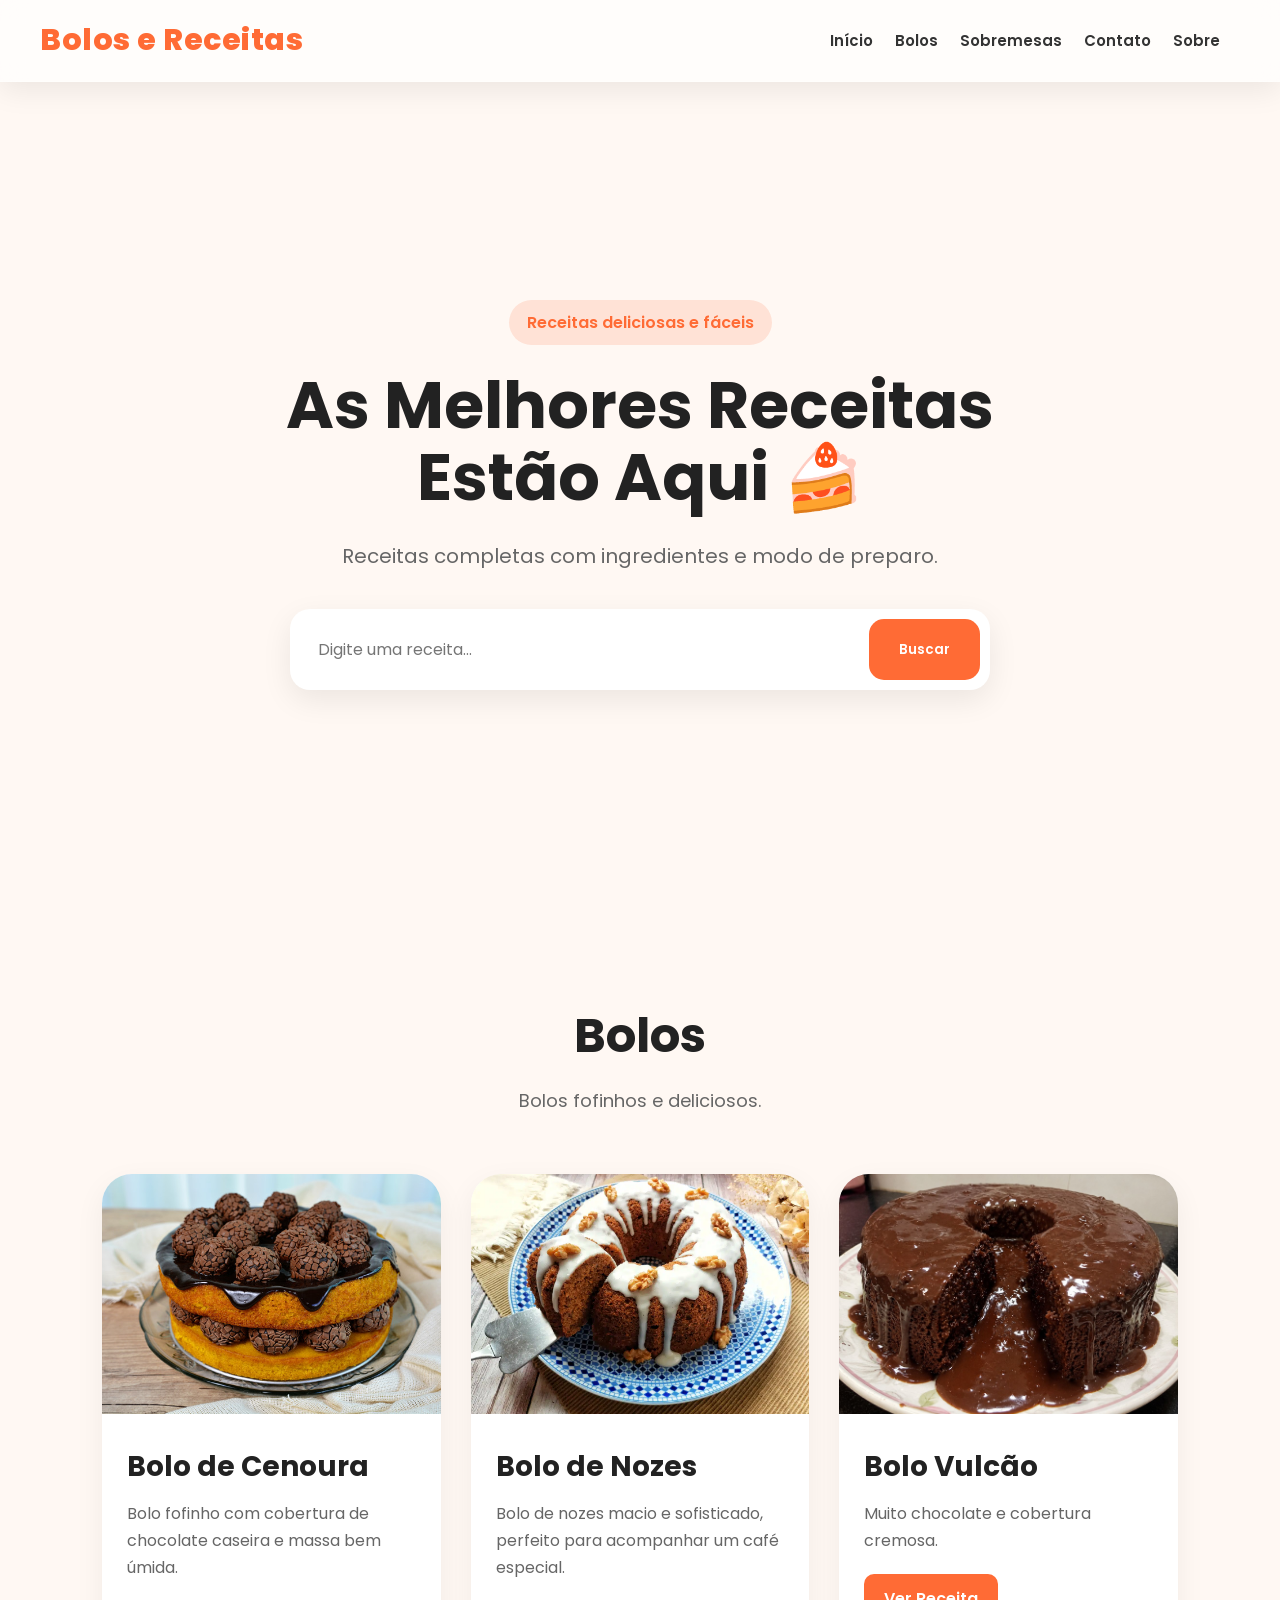
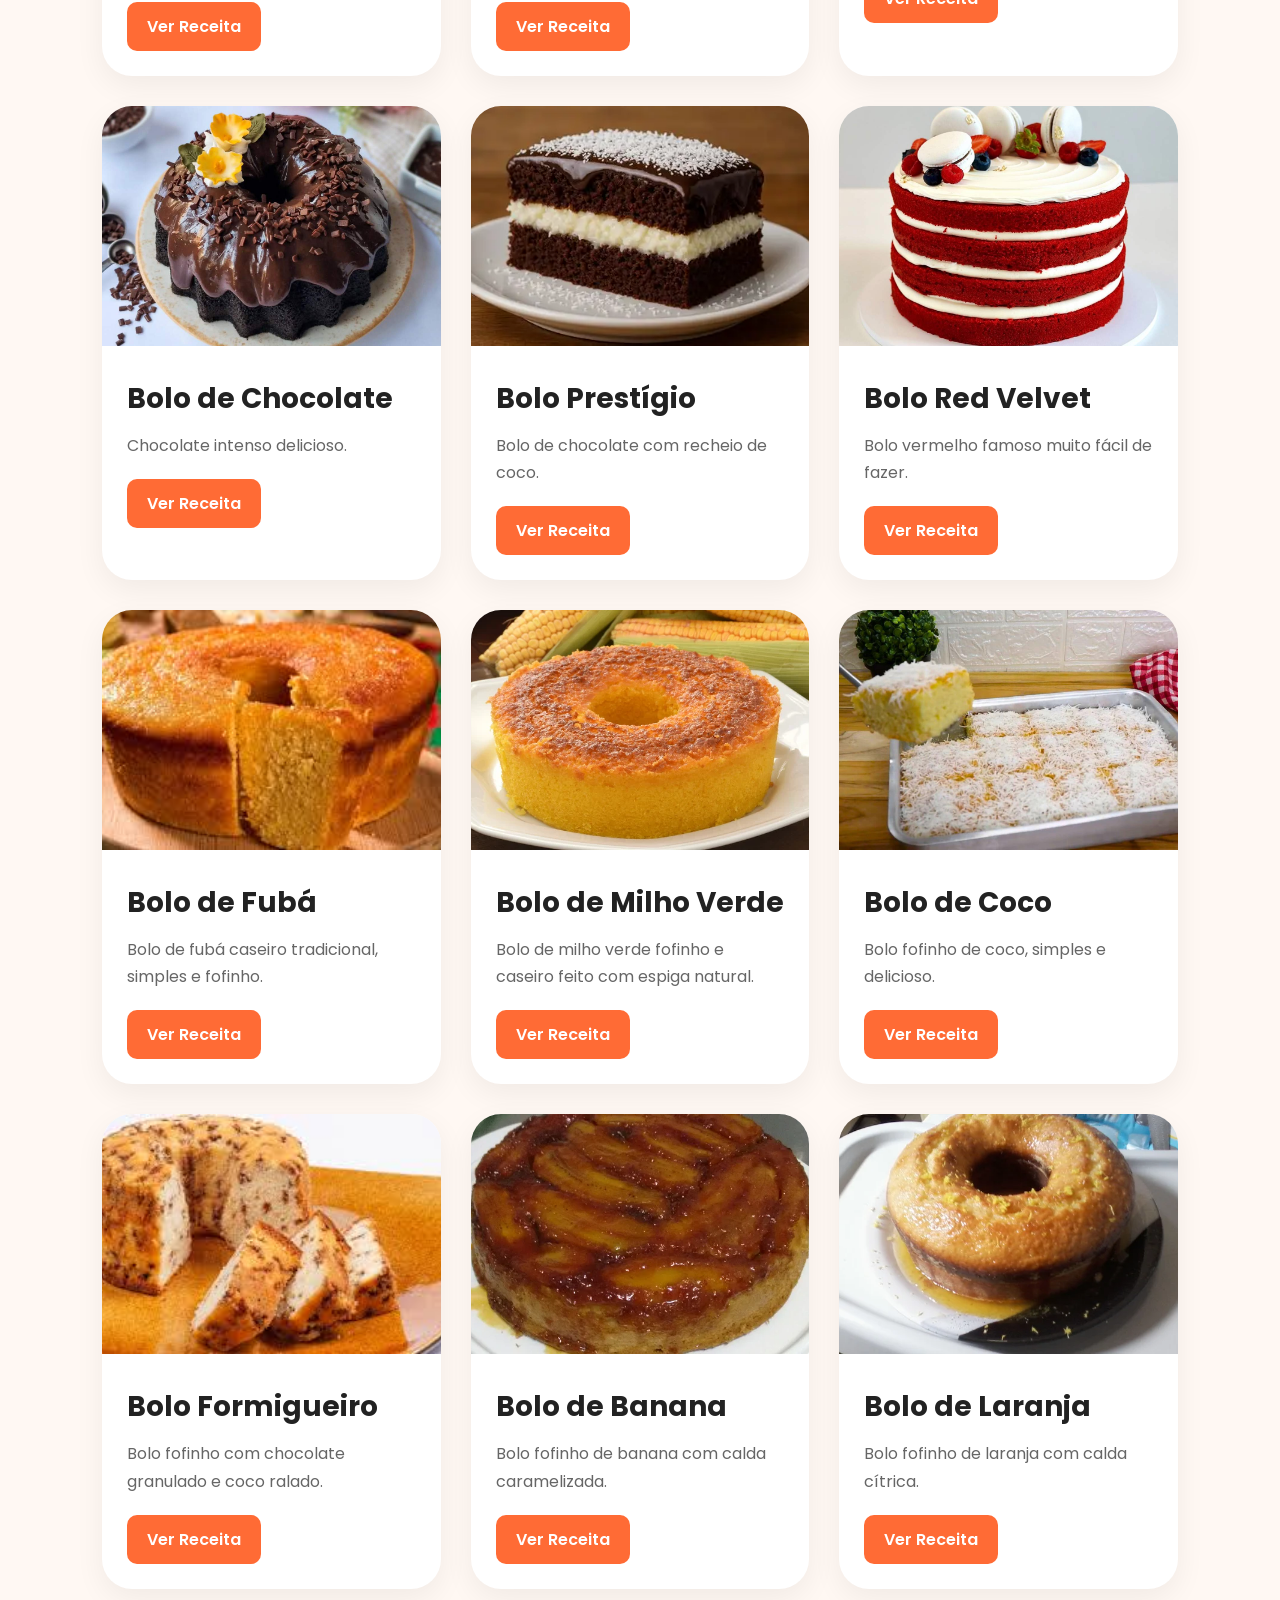
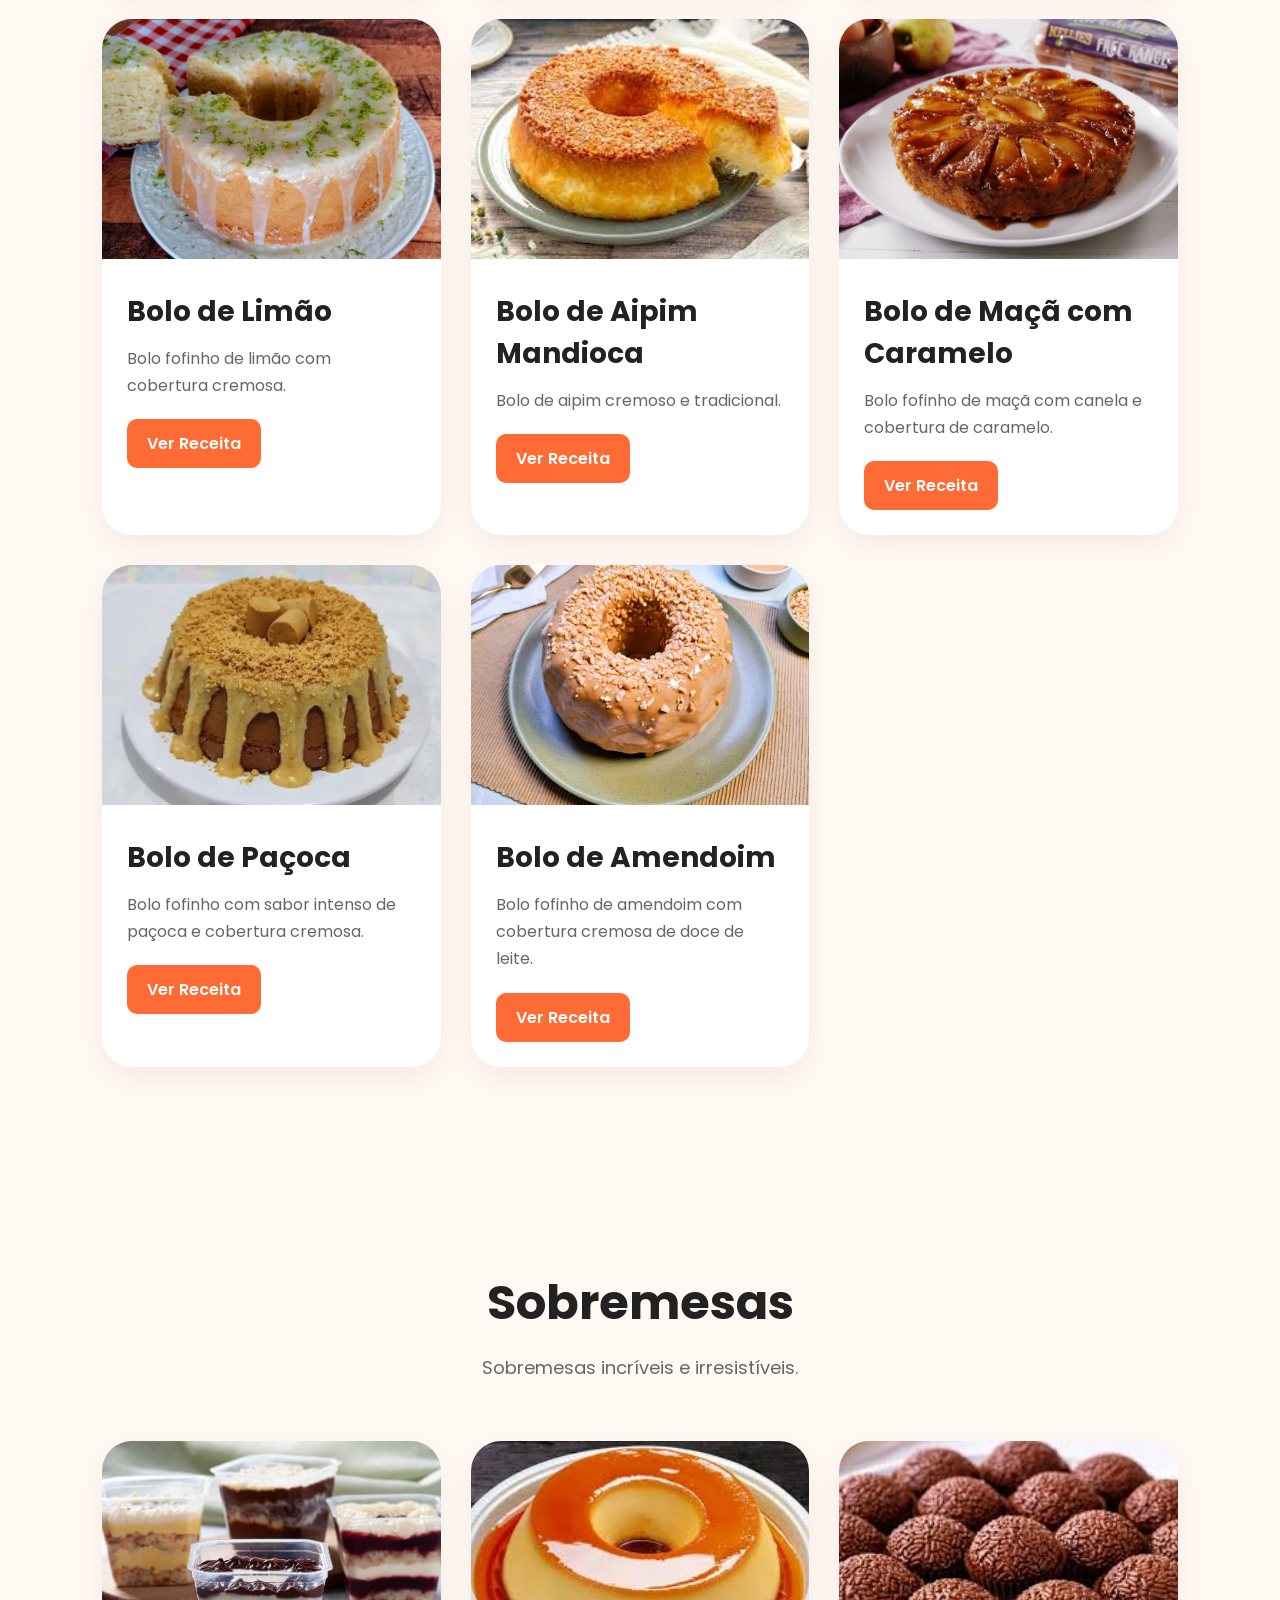
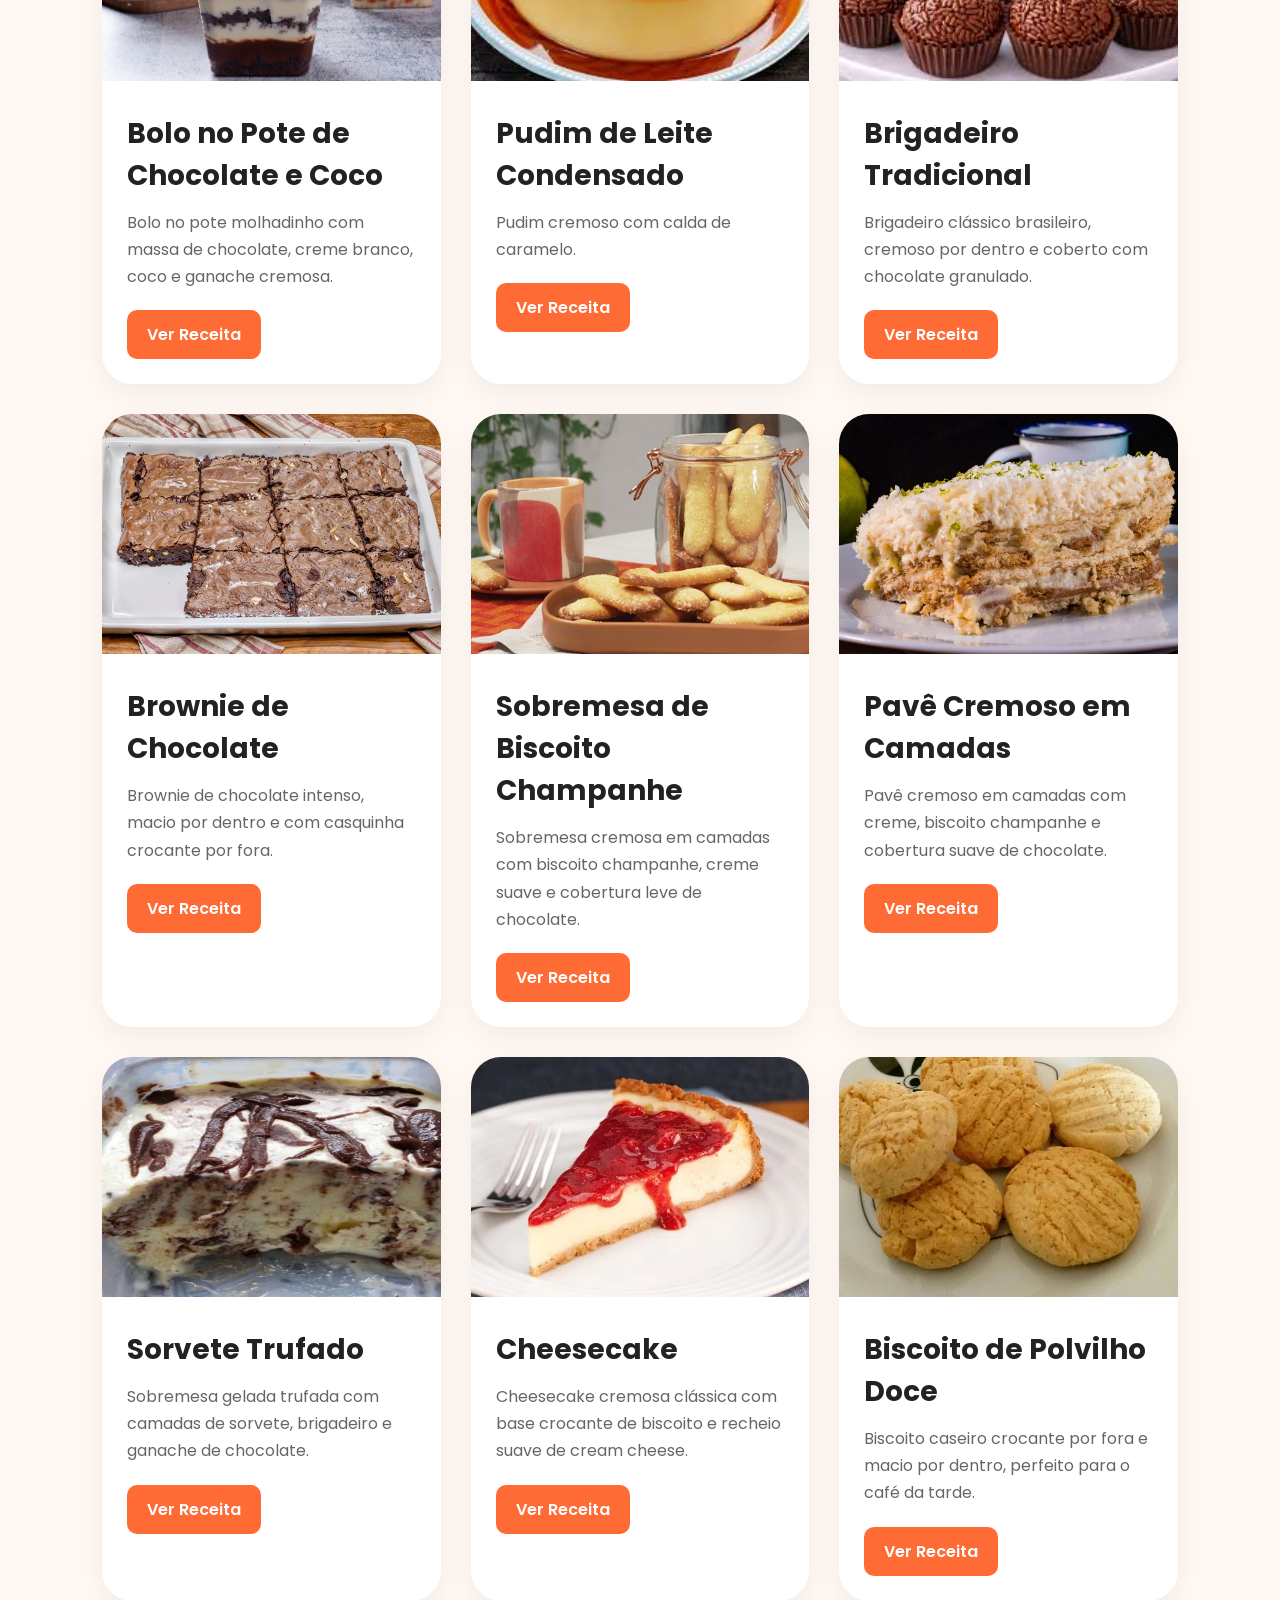
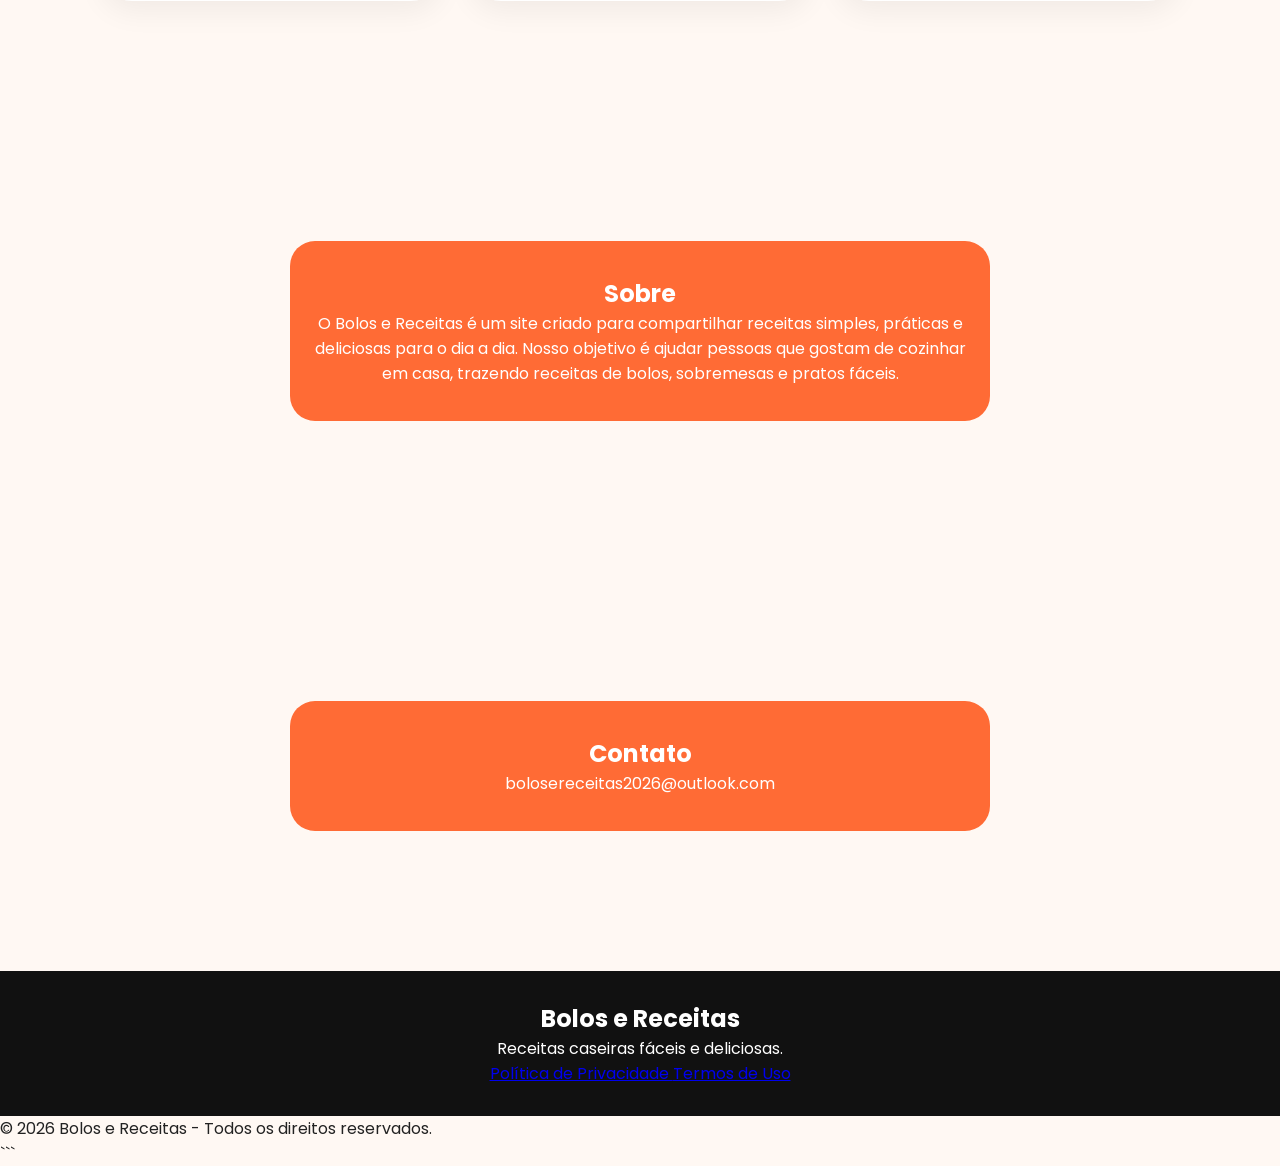
==== index.html @ 82ab8917 "Update index.html" ====
<!DOCTYPE html>
<html lang="pt-BR">

<head>
<meta charset="UTF-8">
<meta name="viewport" content="width=device-width, initial-scale=1.0">

<title>Bolos e Receitas</title>

<meta name="description" content="Receitas fáceis de bolos, sobremesas e comidas caseiras. Aprenda a cozinhar com passos simples.">
<meta name="robots" content="index, follow">

<link rel="preconnect" href="https://fonts.googleapis.com">

<link href="https://fonts.googleapis.com/css2?family=Poppins:wght@300;400;500;600;700;800&display=swap" rel="stylesheet">

<link rel="stylesheet" href="./style.css">

<script async
src="https://pagead2.googlesyndication.com/pagead/js/adsbygoogle.js?client=ca-pub-3075990199340465"
crossorigin="anonymous"></script>

<meta name="google-adsense-account" content="ca-pub-3075990199340465">

<link rel="icon" type="image/png" sizes="512x512" href="./android-chrome-512x512.png">
<link rel="icon" type="image/png" sizes="32x32" href="./favicon-32x32.png">
<link rel="icon" type="image/png" sizes="16x16" href="./favicon-16x16.png">
<link rel="icon" href="./favicon.ico" type="image/x-icon">
<link rel="apple-touch-icon" href="./apple-touch-icon.png">

<meta name="theme-color" content="#ffffff">

</head>

<body>

<header>

<div class="logo">
Bolos e Receitas
</div>

<nav>
<a href="#inicio">Início</a>
<a href="#bolos">Bolos</a>
<a href="#sobremesas">Sobremesas</a>
<a href="#contato">Contato</a>
<a href="#sobre">Sobre</a>
</nav>

</header>

<!-- MAIN -->
<main>

<!-- HERO -->

<section class="hero" id="inicio">

<div class="hero-text">

<div class="tag">
Receitas deliciosas e fáceis
</div>

<h1>
As Melhores Receitas Estão Aqui 🍰
</h1>

<p>
Receitas completas com ingredientes e modo de preparo.
</p>

<div class="search-box">

<input type="text"
id="searchInput"
placeholder="Digite uma receita...">

<button id="searchBtn">
Buscar
</button>

</div>

</div>

</section>

<!-- BOLOS -->

<section class="section" id="bolos">

<div class="title">

<h2>
Bolos
</h2>

<p>
Bolos fofinhos e deliciosos.
</p>

</div>

<div class="recipes" id="bolosContainer"></div>

</section>

<!-- SOBREMESAS -->

<section class="section" id="sobremesas">

<div class="title">

<h2>
Sobremesas
</h2>

<p>
Sobremesas incríveis e irresistíveis.
</p>

</div>

<div class="recipes" id="sobremesasContainer"></div>

</section>

<!-- SOBRE -->

<section class="section" id="sobre">

<div class="newsletter">

<h2>Sobre</h2>

<p>
O Bolos e Receitas é um site criado para compartilhar receitas simples,
práticas e deliciosas para o dia a dia.

Nosso objetivo é ajudar pessoas que gostam de cozinhar em casa,
trazendo receitas de bolos, sobremesas e pratos fáceis.
</p>

</div>

</section>

<!-- CONTATO -->

<section class="section" id="contato">

<div class="newsletter">

<h2>
Contato
</h2>

<p>
bolosereceitas2026@outlook.com
</p>

</div>

</section>

</main>

<!-- FOOTER -->

<footer>

<h2>
Bolos e Receitas
</h2>

<p>
Receitas caseiras fáceis e deliciosas.
</p>

<a href="politica.html">
Política de Privacidade
</a>

<a href="termos.html">
Termos de Uso
</a>

</footer>

<!-- COPYRIGHT -->

<div class="copyright">
© 2026 Bolos e Receitas - Todos os direitos reservados.
</div>

<script>

let receitas = [];

const bolosContainer = document.getElementById("bolosContainer");
const sobremesasContainer = document.getElementById("sobremesasContainer");

const searchInput = document.getElementById("searchInput");
const searchBtn = document.getElementById("searchBtn");

/* =========================
   SALVAR POSIÇÃO DOS CARDS
========================= */

function salvarScroll() {
  localStorage.setItem("scrollPos", window.scrollY);
}

/* =========================
   MENU SCROLL
========================= */

let lastScrollTop = 0;

window.addEventListener("scroll", () => {

  const header = document.querySelector("header");

  if (!header) return;

  const scrollTop =
    window.pageYOffset ||
    document.documentElement.scrollTop;

  if (scrollTop > lastScrollTop && scrollTop > 80) {
    header.classList.add("hide");
  } else {
    header.classList.remove("hide");
  }

  lastScrollTop = scrollTop <= 0 ? 0 : scrollTop;

});

/* =========================
   FETCH JSON
========================= */

fetch("./receitas.json")
  .then(res => res.json())
  .then(data => {
    receitas = data;
    render();
  });

/* =========================
   RENDER
========================= */

function render() {

  bolosContainer.innerHTML = "";
  sobremesasContainer.innerHTML = "";

  receitas.forEach((item) => {

    const card = `
      <div class="recipe-card"
           data-name="${item.nome.toLowerCase()}">

        <img src="${item.imagem}"
             alt="${item.nome}">

        <div class="recipe-info">

          <h3>${item.nome}</h3>

          <p>${item.descricao}</p>

          <a href="receita.html?id=${item.id}"
             class="btn-receita"
             onclick="salvarScroll()">

            Ver Receita

          </a>

        </div>

      </div>
    `;

    if (item.categoria === "bolos") {
      bolosContainer.innerHTML += card;
    } else {
      sobremesasContainer.innerHTML += card;
    }

  });
}

/* =========================
   BUSCA
========================= */

function searchRecipe() {

  const value = searchInput.value.toLowerCase();

  const cards =
    document.querySelectorAll(".recipe-card");

  let found = false;

  cards.forEach(card => {

    const recipeName = card.dataset.name;

    if (recipeName.includes(value)) {

      card.scrollIntoView({
        behavior: "smooth",
        block: "center"
      });

      card.style.border = "3px solid #ff6b35";

      found = true;

      setTimeout(() => {
        card.style.border = "none";
      }, 2000);

    }

  });

  if (!found && value !== "") {
    alert("Receita não encontrada!");
  }
}

searchBtn.addEventListener("click", searchRecipe);

searchInput.addEventListener("keyup", (e) => {

  if (e.key === "Enter") {
    searchRecipe();
  }

});

/* =========================
   RESTAURAR POSIÇÃO
========================= */

if ('scrollRestoration' in history) {
  history.scrollRestoration = 'manual';
}

function restaurarScroll() {

  const pos =
    localStorage.getItem("scrollPos");

  if (pos !== null) {

    window.scrollTo(0, parseInt(pos));

    localStorage.removeItem("scrollPos");

  }
}

window.addEventListener(
  "pageshow",
  restaurarScroll
);

</script>

</body>
</html>
```
---- style.css ----
*{
  margin:0;
  padding:0;
  box-sizing:border-box;
  font-family:'Poppins',sans-serif;
}

html{
  scroll-behavior:smooth;
}

body{
  background:#fff8f3;
  color:#222;
  overflow-x:hidden;
  padding-top: 90px;
}

/* =========================
   HEADER NETFLIX (FINAL)
========================= */
header {
  width: 100%;
  padding: 18px 40px; /* 👈 aqui é o segredo */
  position: fixed;
  top: 0;
  left: 0;
  z-index: 1000;

  display: flex;
  justify-content: space-between;
  align-items: center;

  background: rgba(255, 255, 255, 0.65);
  backdrop-filter: blur(12px);
  -webkit-backdrop-filter: blur(12px);

  border-bottom: 1px solid rgba(255, 255, 255, 0.3);
  box-shadow: 0 8px 30px rgba(0, 0, 0, 0.08);

  transition: transform 0.35s ease, opacity 0.35s ease;
}


header {
  padding-right: 60px; /* dá espaço da direita */
}

nav {
  gap: 30px;
}



/* ESCONDE DE VERDADE */
header.hide {
  transform: translateY(-120%);
  opacity: 0;
  pointer-events: none;
}

/* logo */
.logo {
  font-size: 30px;
  font-weight: 800;
  color: #ff6b35;
  letter-spacing: 0.5px;
}

/* menu */
nav {
  display: flex;
  gap: 22px;
  flex-wrap: wrap;
}

/* links */
nav a {
  text-decoration: none;
  font-weight: 600;
  font-size: 15px;
  color: #333;
  position: relative;
  transition: 0.3s;
}

/* underline animado */
nav a::after {
  content: "";
  position: absolute;
  left: 0;
  bottom: -5px;
  width: 0%;
  height: 2px;
  background: #ff6b35;
  transition: 0.3s;
}

nav a:hover {
  color: #ff6b35;
}

nav a:hover::after {
  width: 100%;
}

/* =========================
   HERO
========================= */

.hero{
  min-height:90vh;
  display:flex;
  justify-content:center;
  align-items:center;
  text-align:center;
  padding:80px 8%;
}

.hero-text{
  max-width:900px;
}

.tag{
  display:inline-block;
  background:#ffe2d6;
  color:#ff6b35;
  padding:10px 18px;
  border-radius:999px;
  font-weight:600;
  margin-bottom:25px;
}

.hero-text h1{
  font-size:65px;
  line-height:1.1;
  margin-bottom:25px;
}

.hero-text p{
  font-size:20px;
  color:#666;
  line-height:1.8;
  margin-bottom:35px;
}

/* =========================
   BUSCA
========================= */

.search-box{
  display:flex;
  background:#fff;
  padding:10px;
  border-radius:20px;
  box-shadow:0 10px 30px rgba(0,0,0,0.08);
  max-width:700px;
  margin:auto;
}

.search-box input{
  flex:1;
  border:none;
  outline:none;
  padding:18px;
  font-size:16px;
}

.search-box button{
  border:none;
  background:#ff6b35;
  color:#fff;
  padding:18px 30px;
  border-radius:15px;
  cursor:pointer;
  font-weight:600;
}

.search-box button:hover{
  background:#e95d2c;
}

/* =========================
   SECTION
========================= */

.section{
  padding:100px 8%;
}

.title{
  text-align:center;
  margin-bottom:60px;
}

.title h2{
  font-size:48px;
  margin-bottom:15px;
}

.title p{
  color:#666;
  font-size:18px;
}

/* =========================
   CARDS
========================= */

.recipes{
  display:grid;
  grid-template-columns:repeat(auto-fit,minmax(280px,1fr));
  gap:30px;
}

.recipe-card{
  background:#fff;
  border-radius:30px;
  overflow:hidden;
  box-shadow:0 10px 30px rgba(0,0,0,0.06);
  transition:.3s;
}

.recipe-card:hover{
  transform:translateY(-10px);
}

.recipe-card img{
  width:100%;
  height:240px;
  object-fit:cover;
}

.recipe-info{
  padding:25px;
}

.recipe-info h3{
  font-size:28px;
  margin-bottom:12px;
}

.recipe-info p{
  color:#666;
  line-height:1.7;
  margin-bottom:20px;
}

.recipe-info button{
  width:100%;
  padding:15px;
  border:none;
  background:#ff6b35;
  color:#fff;
  border-radius:15px;
  cursor:pointer;
  font-weight:600;
}

/* =========================
   MODAL
========================= */

.recipe-modal{
  display:none;
  position:fixed;
  top:0;
  left:0;
  width:100%;
  height:100%;
  background:rgba(0,0,0,0.7);
  z-index:9999;
  justify-content:center;
  align-items:center;
  padding:20px;
}

.modal-content{
  background:#fff;
  width:100%;
  max-width:750px;
  border-radius:30px;
  padding:40px;
  position:relative;
  max-height:90vh;
  overflow-y:auto;
}

.close{
  position:absolute;
  top:20px;
  right:25px;
  font-size:35px;
  cursor:pointer;
}

/* =========================
   CONTATO
========================= */

.newsletter{
  background:#ff6b35;
  color:#fff;
  border-radius:25px;
  padding:35px 20px;
  text-align:center;
  max-width:700px;
  margin:40px auto;
}

/* =========================
   FOOTER
========================= */

footer{
  background:#111;
  color:#fff;
  text-align:center;
  padding:30px 20px;
}

/* =========================
   RESPONSIVO
========================= */

@media(max-width:900px){

  body{
    padding-top: 110px;
  }

  header{
    flex-direction:column;
    gap:15px;
  }

  nav{
    justify-content:center;
  }

  .hero-text h1{
    font-size:42px;
  }

  .search-box{
    flex-direction:column;
  }

  .title h2{
    font-size:35px;
  }

  .modal-content{
    padding:25px;
  }
}



::-webkit-scrollbar {
  width: 8px;
}

::-webkit-scrollbar-track {
  background: #f1f1f1;
}

::-webkit-scrollbar-thumb {
  background: #ff6b35;
  border-radius: 10px;
}

::-webkit-scrollbar-thumb:hover {
  background: #e85a2a;
}


.btn-receita {
  display: inline-block;
  padding: 12px 20px;
  background: #ff6b35;
  color: white;
  text-decoration: none;
  border-radius: 10px;
  font-weight: 600;
  transition: 0.3s;
}

.btn-receita:hover {
  opacity: 0.9;
  transform: scale(1.03);
}

.recipe-page {
  max-width: 900px;
  margin: auto;
  background: white;
  padding: 30px;
  border-radius: 20px;
}

.recipe-image {
  width: 100%;
  max-height: 450px;
  object-fit: cover;
  border-radius: 20px;
  margin-bottom: 20px;
}

.recipe-content {
  margin-top: 20px;
  line-height: 1.8;
}

.recipe-content ul,
.recipe-content ol {
  padding-left: 20px;
}

.recipe-content h2,
.recipe-content h3 {
  margin-top: 20px;
}

html {
  scroll-behavior: smooth;
}
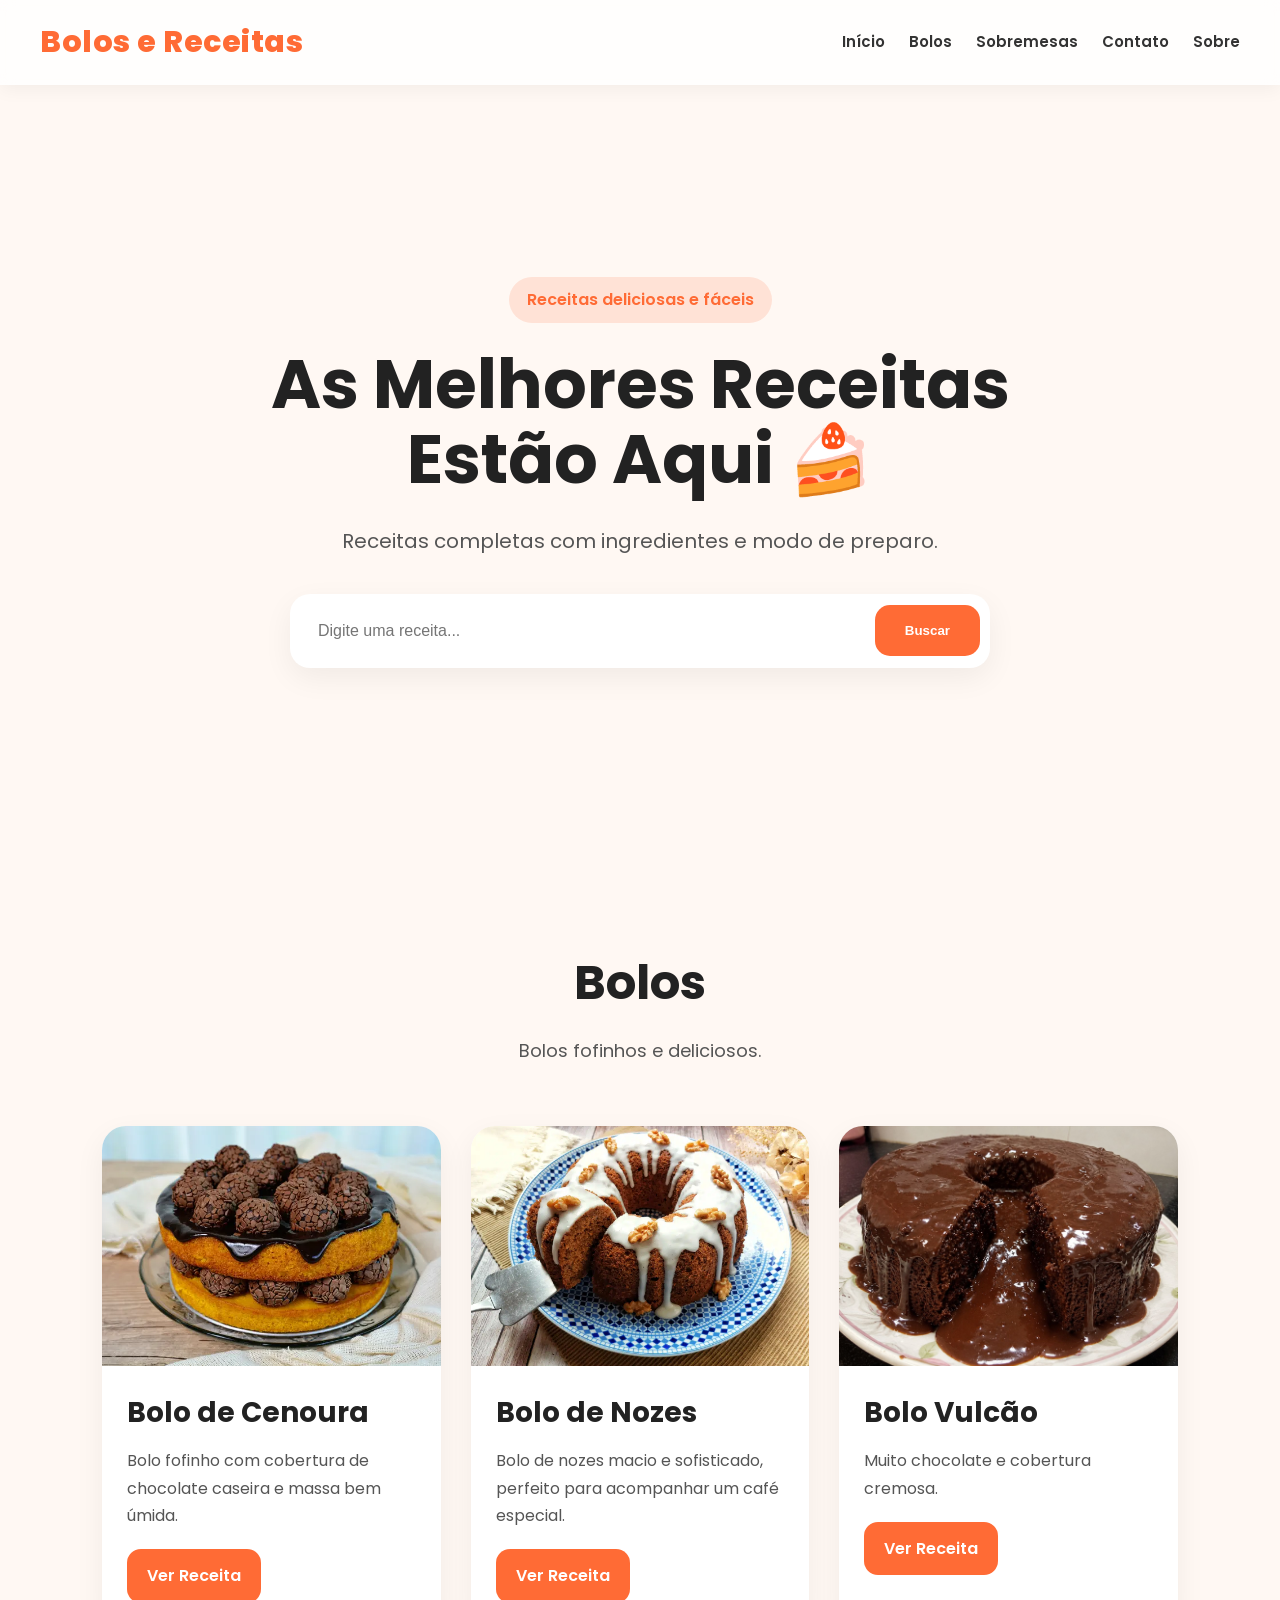
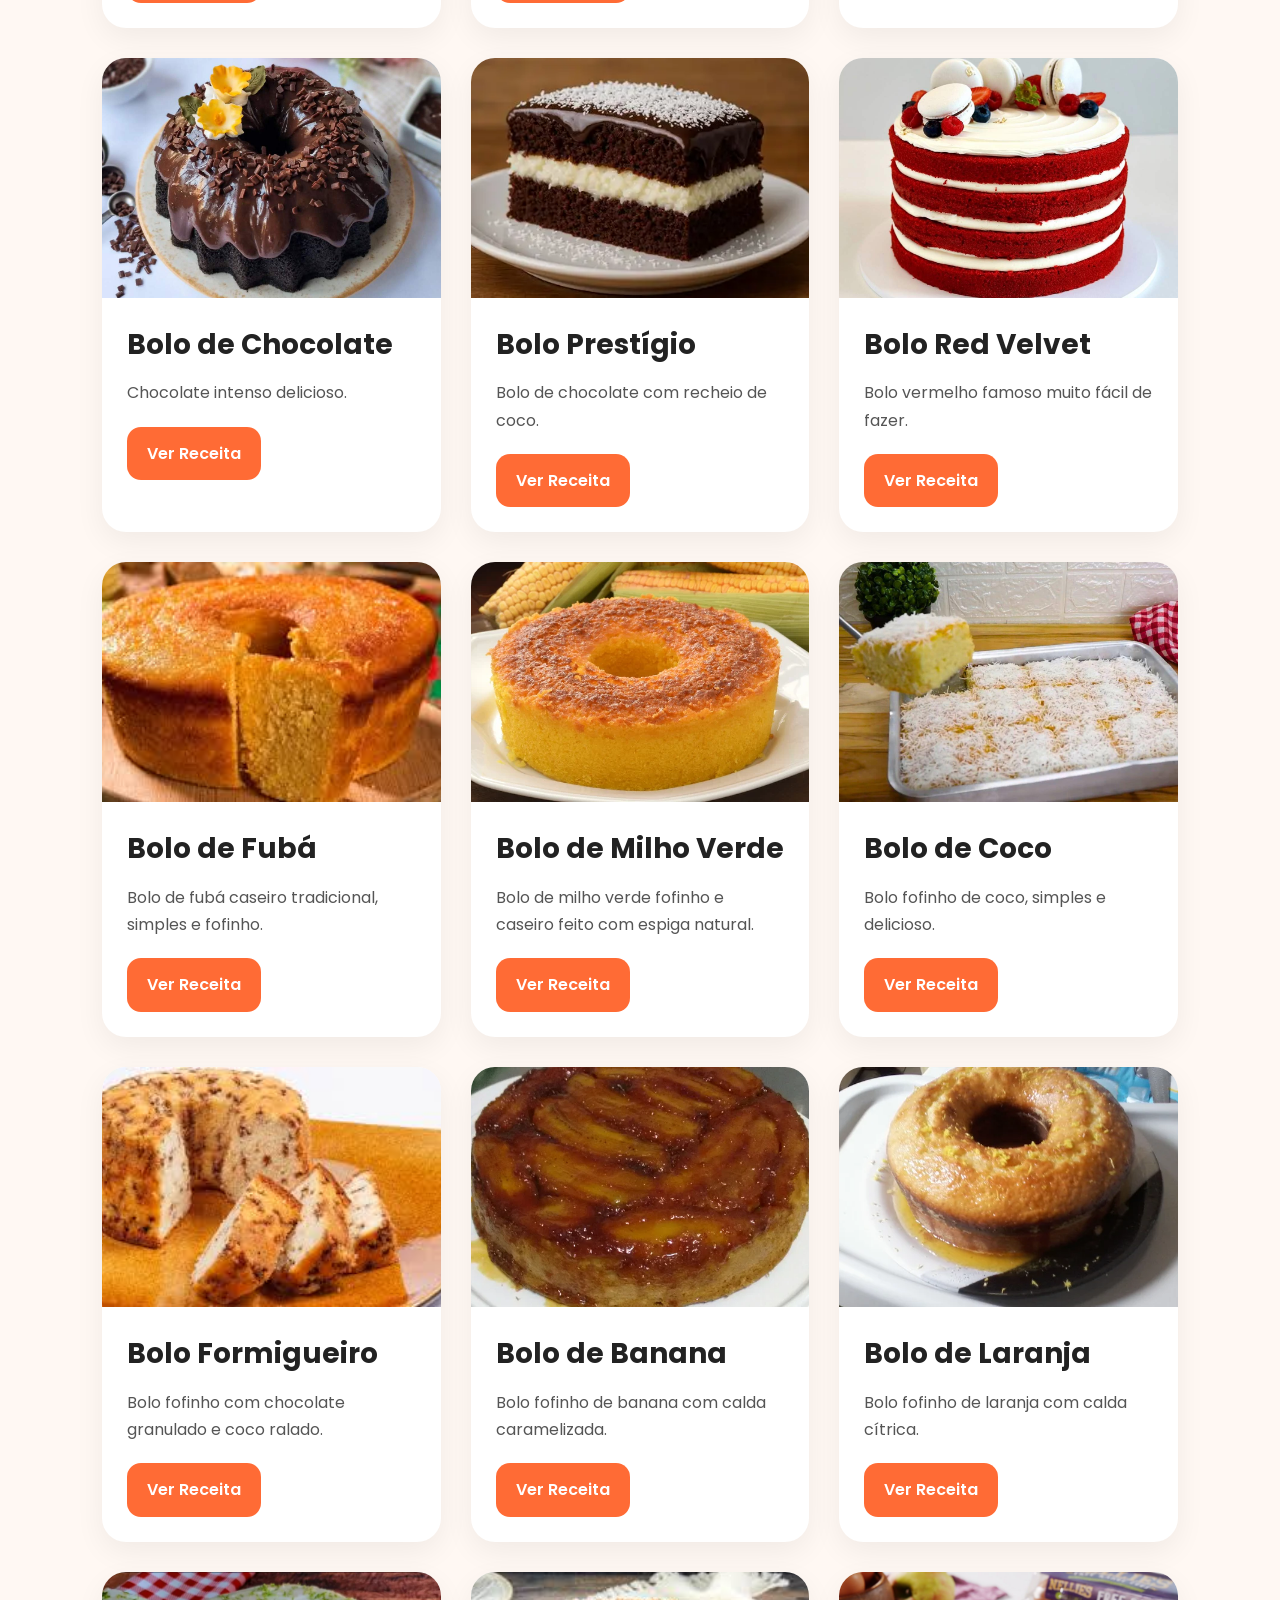
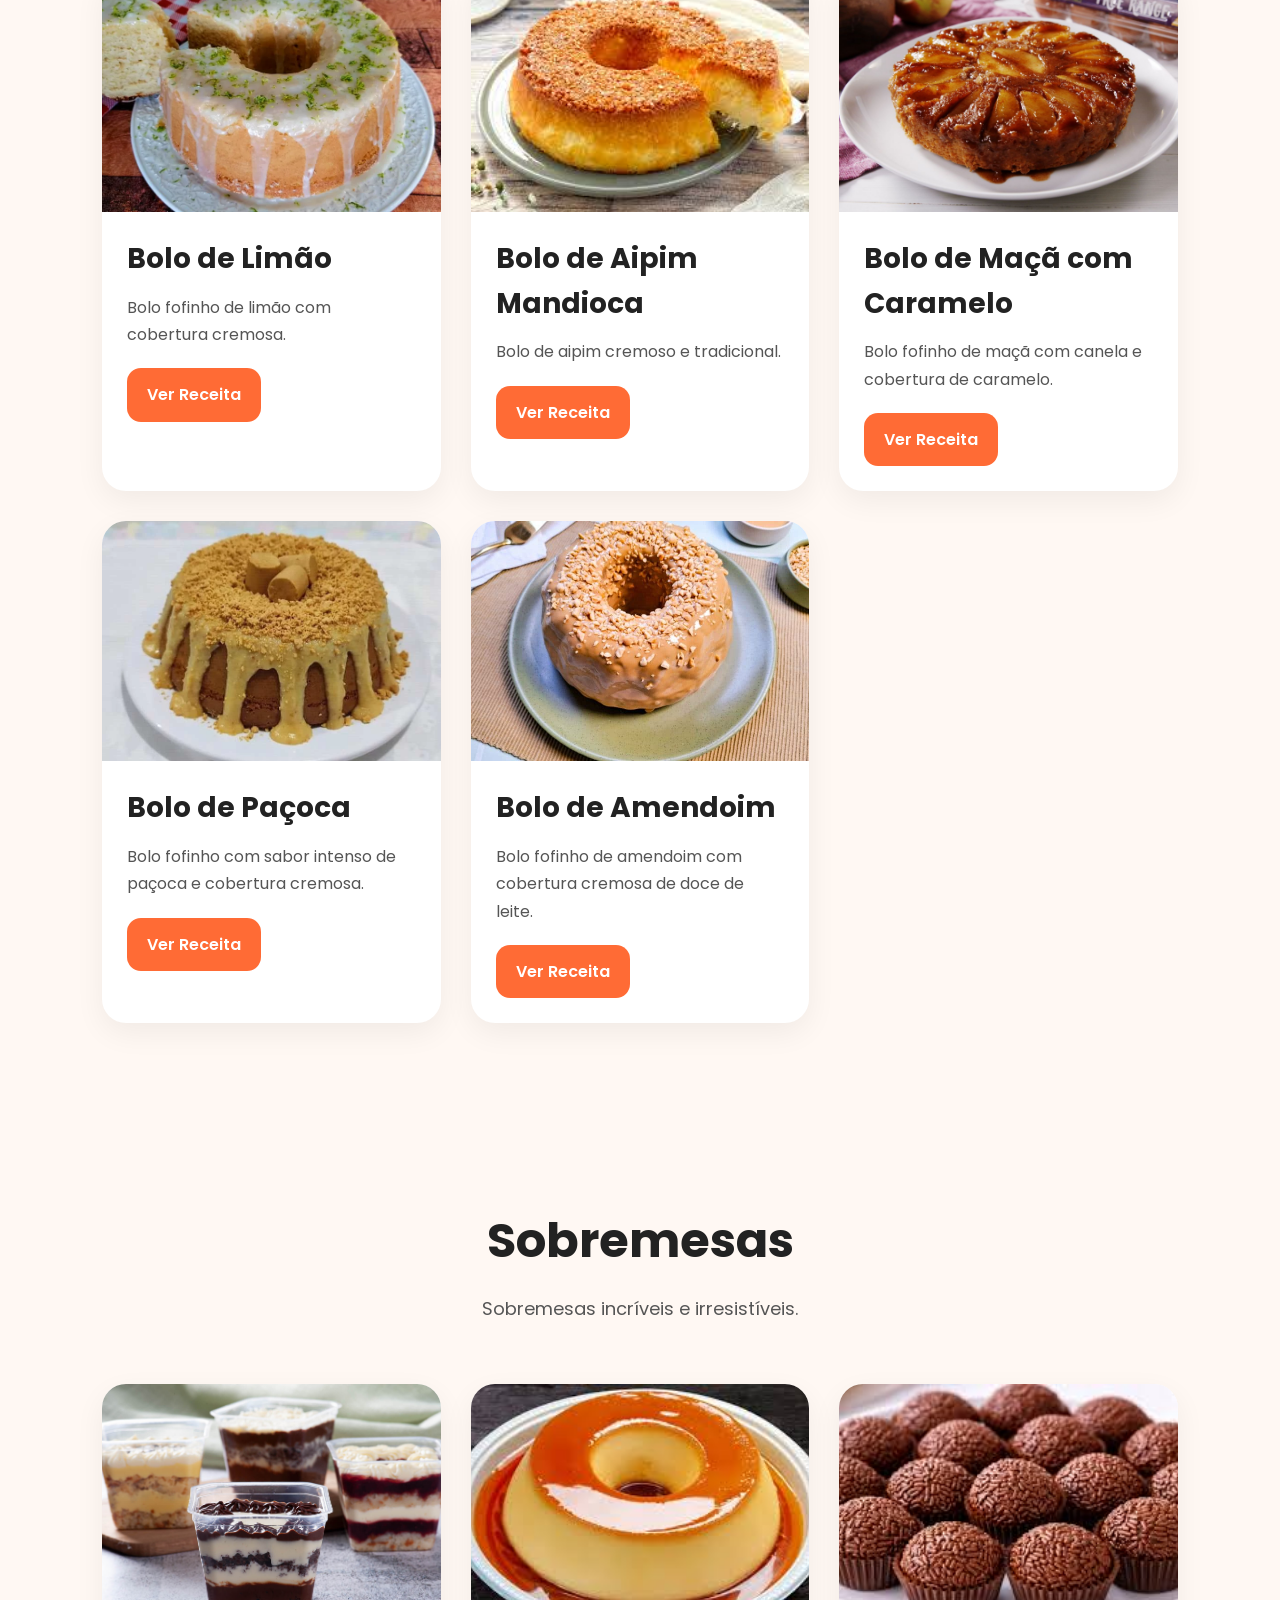
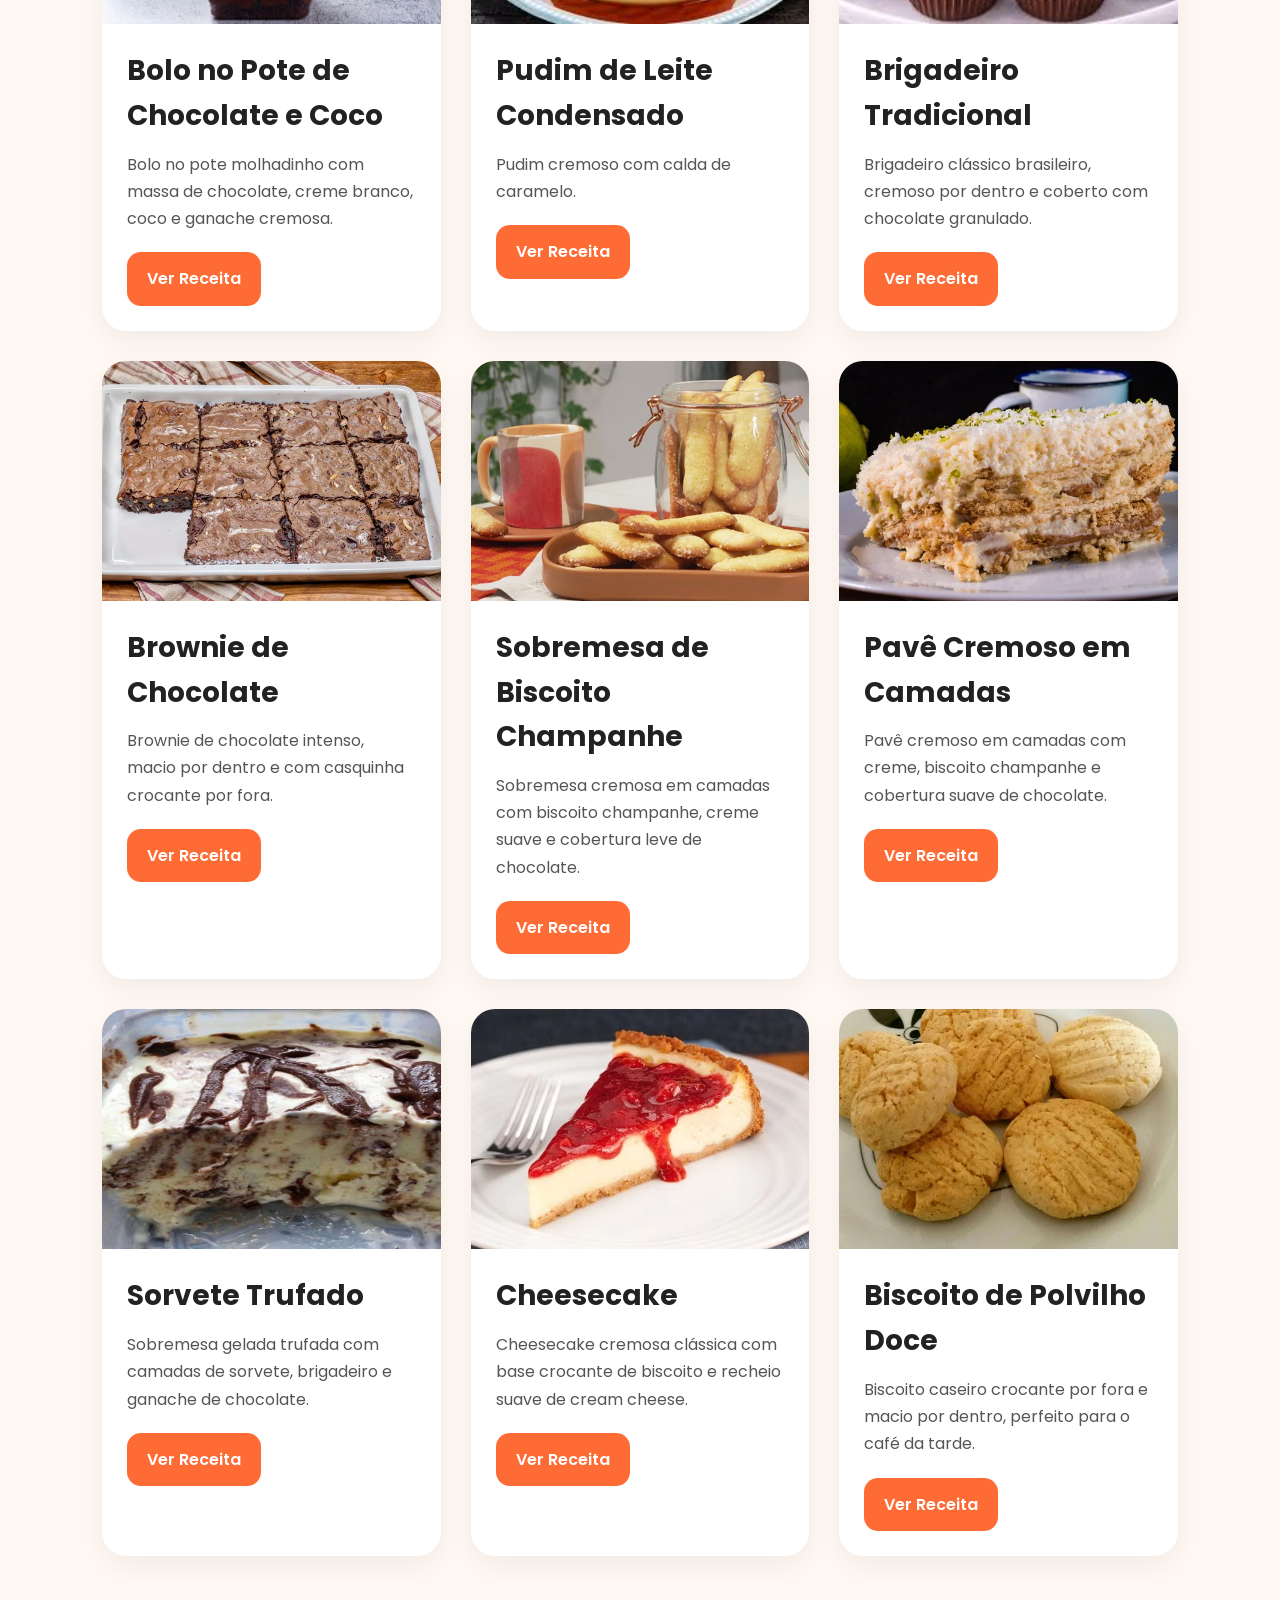
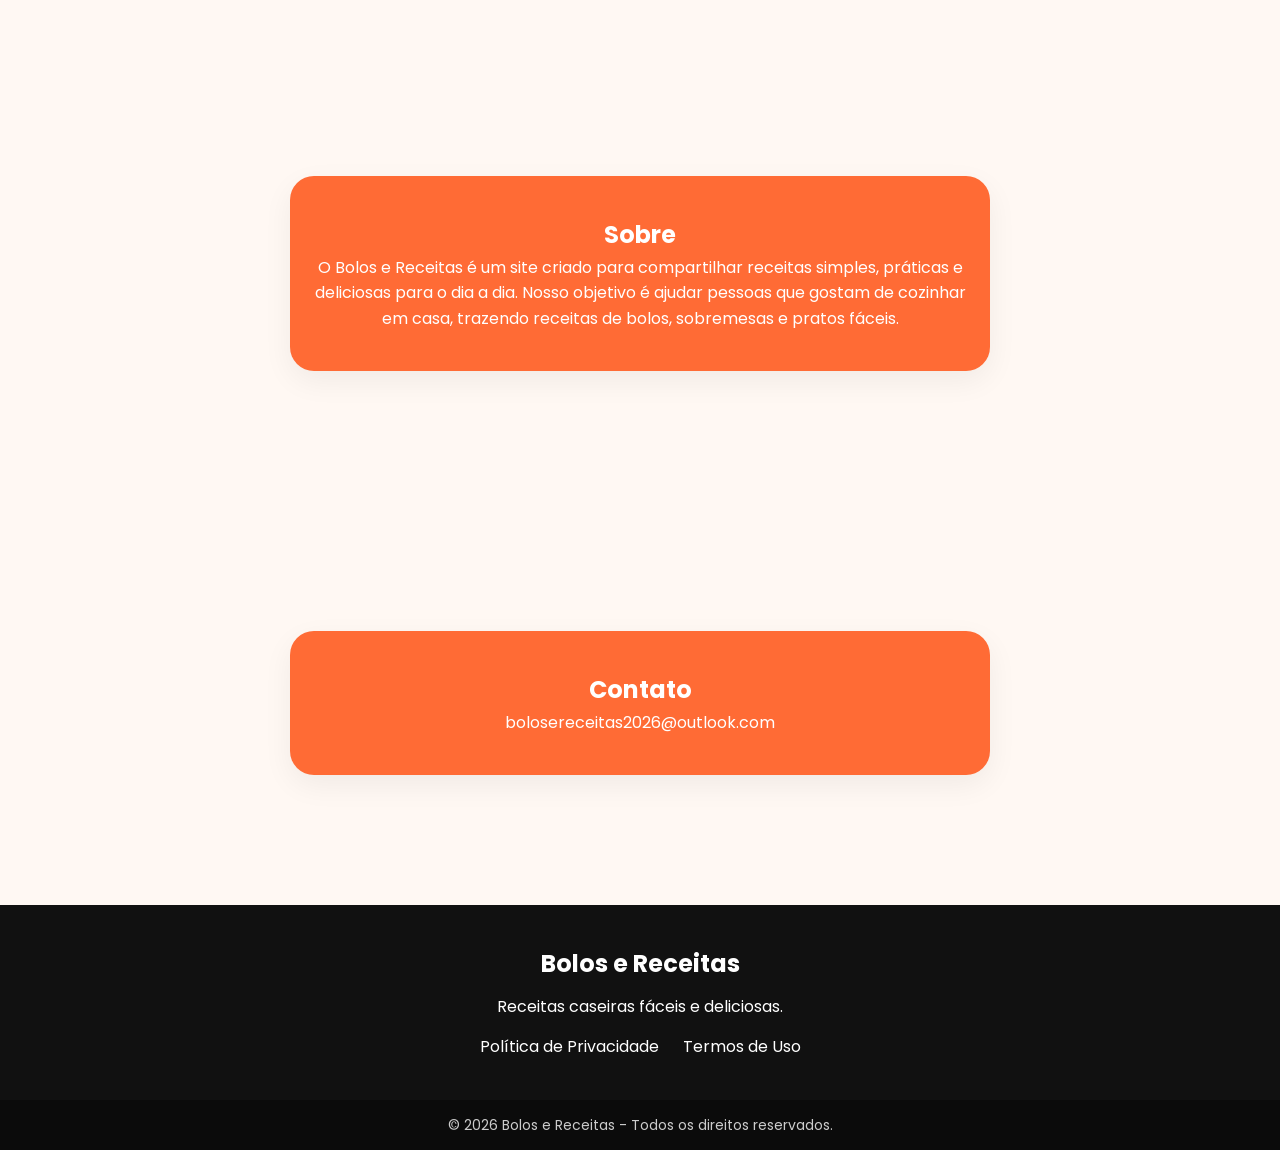
==== commit 9531be99: "Update index.html" ====
--- a/index.html
+++ b/index.html
@@ -378,4 +378,4 @@
 
 </body>
 </html>
-```
+
--- a/style.css
+++ b/style.css
@@ -1,8 +1,22 @@
+/* =========================
+   RESET
+========================= */
+
 *{
   margin:0;
   padding:0;
   box-sizing:border-box;
-  font-family:'Poppins',sans-serif;
+}
+
+:root{
+  --primary:#ff6b35;
+  --primary-hover:#e85a2a;
+  --text:#222;
+  --text-light:#555;
+  --bg:#fff8f3;
+  --white:#ffffff;
+  --shadow:0 10px 30px rgba(0,0,0,0.06);
+  --radius:24px;
 }
 
 html{
@@ -10,98 +24,103 @@
 }
 
 body{
-  background:#fff8f3;
-  color:#222;
+  font-family:'Poppins',sans-serif;
+  background:var(--bg);
+  color:var(--text);
   overflow-x:hidden;
-  padding-top: 90px;
-}
-
-/* =========================
-   HEADER NETFLIX (FINAL)
-========================= */
-header {
-  width: 100%;
-  padding: 18px 40px; /* 👈 aqui é o segredo */
-  position: fixed;
-  top: 0;
-  left: 0;
-  z-index: 1000;
-
-  display: flex;
-  justify-content: space-between;
-  align-items: center;
-
-  background: rgba(255, 255, 255, 0.65);
-  backdrop-filter: blur(12px);
-  -webkit-backdrop-filter: blur(12px);
-
-  border-bottom: 1px solid rgba(255, 255, 255, 0.3);
-  box-shadow: 0 8px 30px rgba(0, 0, 0, 0.08);
-
-  transition: transform 0.35s ease, opacity 0.35s ease;
-}
-
-
-header {
-  padding-right: 60px; /* dá espaço da direita */
-}
-
-nav {
-  gap: 30px;
-}
-
-
-
-/* ESCONDE DE VERDADE */
-header.hide {
-  transform: translateY(-120%);
-  opacity: 0;
-  pointer-events: none;
-}
-
-/* logo */
-.logo {
-  font-size: 30px;
-  font-weight: 800;
-  color: #ff6b35;
-  letter-spacing: 0.5px;
-}
-
-/* menu */
-nav {
-  display: flex;
-  gap: 22px;
-  flex-wrap: wrap;
-}
-
-/* links */
-nav a {
-  text-decoration: none;
-  font-weight: 600;
-  font-size: 15px;
-  color: #333;
-  position: relative;
-  transition: 0.3s;
-}
-
-/* underline animado */
-nav a::after {
-  content: "";
-  position: absolute;
-  left: 0;
-  bottom: -5px;
-  width: 0%;
-  height: 2px;
-  background: #ff6b35;
-  transition: 0.3s;
-}
-
-nav a:hover {
-  color: #ff6b35;
-}
-
-nav a:hover::after {
-  width: 100%;
+  padding-top:90px;
+  line-height:1.6;
+
+  /* melhora renderização */
+  text-rendering:optimizeLegibility;
+  -webkit-font-smoothing:antialiased;
+}
+
+/* =========================
+   HEADER
+========================= */
+
+header{
+  width:100%;
+  padding:18px 40px;
+
+  position:fixed;
+  top:0;
+  left:0;
+  z-index:1000;
+
+  display:flex;
+  justify-content:space-between;
+  align-items:center;
+
+  background:rgba(255,255,255,0.78);
+
+  /* blur otimizado */
+  backdrop-filter:blur(8px);
+  -webkit-backdrop-filter:blur(8px);
+
+  border-bottom:1px solid rgba(255,255,255,0.3);
+
+  box-shadow:0 4px 18px rgba(0,0,0,0.05);
+
+  transition:
+  transform .35s ease,
+  opacity .35s ease;
+}
+
+header.hide{
+  transform:translateY(-120%);
+  opacity:0;
+  pointer-events:none;
+}
+
+/* =========================
+   LOGO
+========================= */
+
+.logo{
+  font-size:30px;
+  font-weight:800;
+  color:var(--primary);
+  letter-spacing:.5px;
+}
+
+/* =========================
+   NAV
+========================= */
+
+nav{
+  display:flex;
+  gap:24px;
+  flex-wrap:wrap;
+}
+
+nav a{
+  text-decoration:none;
+  font-weight:600;
+  font-size:15px;
+  color:#333;
+  position:relative;
+  transition:.25s ease;
+}
+
+nav a::after{
+  content:"";
+  position:absolute;
+  left:0;
+  bottom:-5px;
+  width:0%;
+  height:2px;
+  background:var(--primary);
+  transition:.25s ease;
+}
+
+nav a:hover{
+  color:var(--primary);
+}
+
+nav a:hover::after{
+  width:100%;
 }
 
 /* =========================
@@ -109,11 +128,13 @@
 ========================= */
 
 .hero{
-  min-height:90vh;
+  min-height:85vh;
+
   display:flex;
   justify-content:center;
   align-items:center;
   text-align:center;
+
   padding:80px 8%;
 }
 
@@ -123,23 +144,28 @@
 
 .tag{
   display:inline-block;
+
   background:#ffe2d6;
-  color:#ff6b35;
+  color:var(--primary);
+
   padding:10px 18px;
+
   border-radius:999px;
+
   font-weight:600;
+
   margin-bottom:25px;
 }
 
 .hero-text h1{
-  font-size:65px;
+  font-size:clamp(42px,7vw,68px);
   line-height:1.1;
   margin-bottom:25px;
 }
 
 .hero-text p{
   font-size:20px;
-  color:#666;
+  color:var(--text-light);
   line-height:1.8;
   margin-bottom:35px;
 }
@@ -150,34 +176,53 @@
 
 .search-box{
   display:flex;
-  background:#fff;
+  align-items:center;
+
+  background:var(--white);
+
   padding:10px;
+
   border-radius:20px;
-  box-shadow:0 10px 30px rgba(0,0,0,0.08);
+
+  box-shadow:var(--shadow);
+
   max-width:700px;
   margin:auto;
 }
 
 .search-box input{
   flex:1;
+
   border:none;
   outline:none;
+
   padding:18px;
+
   font-size:16px;
+
+  background:transparent;
 }
 
 .search-box button{
   border:none;
-  background:#ff6b35;
-  color:#fff;
+
+  background:var(--primary);
+
+  color:var(--white);
+
   padding:18px 30px;
+
   border-radius:15px;
+
   cursor:pointer;
+
   font-weight:600;
+
+  transition:.25s ease;
 }
 
 .search-box button:hover{
-  background:#e95d2c;
+  background:var(--primary-hover);
 }
 
 /* =========================
@@ -185,7 +230,7 @@
 ========================= */
 
 .section{
-  padding:100px 8%;
+  padding:90px 8%;
 }
 
 .title{
@@ -199,37 +244,60 @@
 }
 
 .title p{
-  color:#666;
+  color:var(--text-light);
   font-size:18px;
 }
 
 /* =========================
-   CARDS
+   GRID
 ========================= */
 
 .recipes{
   display:grid;
-  grid-template-columns:repeat(auto-fit,minmax(280px,1fr));
+
+  grid-template-columns:
+  repeat(auto-fit,minmax(280px,1fr));
+
   gap:30px;
 }
 
+/* =========================
+   CARD
+========================= */
+
 .recipe-card{
-  background:#fff;
-  border-radius:30px;
+  background:var(--white);
+
+  border-radius:var(--radius);
+
   overflow:hidden;
-  box-shadow:0 10px 30px rgba(0,0,0,0.06);
-  transition:.3s;
+
+  box-shadow:var(--shadow);
+
+  transition:
+  transform .25s ease,
+  box-shadow .25s ease;
 }
 
 .recipe-card:hover{
-  transform:translateY(-10px);
-}
+  transform:translateY(-8px);
+
+  box-shadow:
+  0 16px 35px rgba(0,0,0,0.08);
+}
+
+/* imagem otimizada */
 
 .recipe-card img{
   width:100%;
   height:240px;
+
   object-fit:cover;
-}
+
+  display:block;
+}
+
+/* conteúdo */
 
 .recipe-info{
   padding:25px;
@@ -241,20 +309,149 @@
 }
 
 .recipe-info p{
-  color:#666;
+  color:var(--text-light);
   line-height:1.7;
   margin-bottom:20px;
 }
 
-.recipe-info button{
+/* botão */
+
+.btn-receita{
+  display:inline-block;
+
+  padding:14px 20px;
+
+  background:var(--primary);
+
+  color:var(--white);
+
+  text-decoration:none;
+
+  border-radius:14px;
+
+  font-weight:600;
+
+  transition:
+  transform .2s ease,
+  opacity .2s ease;
+}
+
+.btn-receita:hover{
+  opacity:.92;
+  transform:scale(1.03);
+}
+
+/* =========================
+   RECEITA
+========================= */
+
+.recipe-page{
+  max-width:900px;
+
+  margin:auto;
+
+  background:var(--white);
+
+  padding:30px;
+
+  border-radius:var(--radius);
+
+  box-shadow:var(--shadow);
+}
+
+.recipe-image{
   width:100%;
-  padding:15px;
-  border:none;
-  background:#ff6b35;
+
+  max-height:450px;
+
+  object-fit:cover;
+
+  border-radius:20px;
+
+  margin-bottom:20px;
+
+  display:block;
+}
+
+.recipe-content{
+  margin-top:20px;
+  line-height:1.9;
+}
+
+.recipe-content ul,
+.recipe-content ol{
+  padding-left:22px;
+}
+
+.recipe-content h2,
+.recipe-content h3{
+  margin-top:24px;
+}
+
+/* =========================
+   NEWSLETTER / SOBRE
+========================= */
+
+.newsletter{
+  background:var(--primary);
+
+  color:var(--white);
+
+  border-radius:var(--radius);
+
+  padding:40px 24px;
+
+  text-align:center;
+
+  max-width:700px;
+
+  margin:40px auto;
+
+  box-shadow:var(--shadow);
+}
+
+/* =========================
+   FOOTER
+========================= */
+
+footer{
+  background:#111;
+
+  color:var(--white);
+
+  text-align:center;
+
+  padding:40px 20px;
+}
+
+footer h2{
+  margin-bottom:10px;
+}
+
+footer p{
+  margin-bottom:15px;
+}
+
+footer a{
   color:#fff;
-  border-radius:15px;
-  cursor:pointer;
-  font-weight:600;
+  text-decoration:none;
+  margin:0 10px;
+}
+
+footer a:hover{
+  text-decoration:underline;
+}
+
+/* =========================
+   COPYRIGHT
+========================= */
+
+.copyright{
+  background:#0b0b0b;
+  color:#ccc;
+  text-align:center;
+  padding:14px;
+  font-size:14px;
 }
 
 /* =========================
@@ -263,60 +460,71 @@
 
 .recipe-modal{
   display:none;
+
   position:fixed;
-  top:0;
-  left:0;
+
+  inset:0;
+
   width:100%;
   height:100%;
+
   background:rgba(0,0,0,0.7);
+
   z-index:9999;
+
   justify-content:center;
   align-items:center;
+
   padding:20px;
 }
 
 .modal-content{
-  background:#fff;
+  background:var(--white);
+
   width:100%;
   max-width:750px;
-  border-radius:30px;
+
+  border-radius:var(--radius);
+
   padding:40px;
+
   position:relative;
+
   max-height:90vh;
+
   overflow-y:auto;
 }
 
 .close{
   position:absolute;
+
   top:20px;
   right:25px;
+
   font-size:35px;
+
   cursor:pointer;
 }
 
 /* =========================
-   CONTATO
-========================= */
-
-.newsletter{
-  background:#ff6b35;
-  color:#fff;
-  border-radius:25px;
-  padding:35px 20px;
-  text-align:center;
-  max-width:700px;
-  margin:40px auto;
-}
-
-/* =========================
-   FOOTER
-========================= */
-
-footer{
-  background:#111;
-  color:#fff;
-  text-align:center;
-  padding:30px 20px;
+   SCROLLBAR
+========================= */
+
+::-webkit-scrollbar{
+  width:8px;
+}
+
+::-webkit-scrollbar-track{
+  background:#f1f1f1;
+}
+
+::-webkit-scrollbar-thumb{
+  background:var(--primary);
+  border-radius:10px;
+}
+
+::-webkit-scrollbar-thumb:hover{
+  background:var(--primary-hover);
 }
 
 /* =========================
@@ -326,102 +534,56 @@
 @media(max-width:900px){
 
   body{
-    padding-top: 110px;
+    padding-top:115px;
   }
 
   header{
     flex-direction:column;
     gap:15px;
+    padding:18px 20px;
   }
 
   nav{
     justify-content:center;
+    gap:18px;
+  }
+
+  .hero{
+    min-height:auto;
+    padding:60px 6%;
   }
 
   .hero-text h1{
     font-size:42px;
   }
 
+  .hero-text p{
+    font-size:18px;
+  }
+
   .search-box{
     flex-direction:column;
+    gap:10px;
+  }
+
+  .search-box button{
+    width:100%;
   }
 
   .title h2{
-    font-size:35px;
+    font-size:36px;
+  }
+
+  .recipe-info h3{
+    font-size:24px;
   }
 
   .modal-content{
     padding:25px;
   }
-}
-
-
-
-::-webkit-scrollbar {
-  width: 8px;
-}
-
-::-webkit-scrollbar-track {
-  background: #f1f1f1;
-}
-
-::-webkit-scrollbar-thumb {
-  background: #ff6b35;
-  border-radius: 10px;
-}
-
-::-webkit-scrollbar-thumb:hover {
-  background: #e85a2a;
-}
-
-
-.btn-receita {
-  display: inline-block;
-  padding: 12px 20px;
-  background: #ff6b35;
-  color: white;
-  text-decoration: none;
-  border-radius: 10px;
-  font-weight: 600;
-  transition: 0.3s;
-}
-
-.btn-receita:hover {
-  opacity: 0.9;
-  transform: scale(1.03);
-}
-
-.recipe-page {
-  max-width: 900px;
-  margin: auto;
-  background: white;
-  padding: 30px;
-  border-radius: 20px;
-}
-
-.recipe-image {
-  width: 100%;
-  max-height: 450px;
-  object-fit: cover;
-  border-radius: 20px;
-  margin-bottom: 20px;
-}
-
-.recipe-content {
-  margin-top: 20px;
-  line-height: 1.8;
-}
-
-.recipe-content ul,
-.recipe-content ol {
-  padding-left: 20px;
-}
-
-.recipe-content h2,
-.recipe-content h3 {
-  margin-top: 20px;
-}
-
-html {
-  scroll-behavior: smooth;
-}
+
+  .recipe-page{
+    padding:20px;
+  }
+
+}
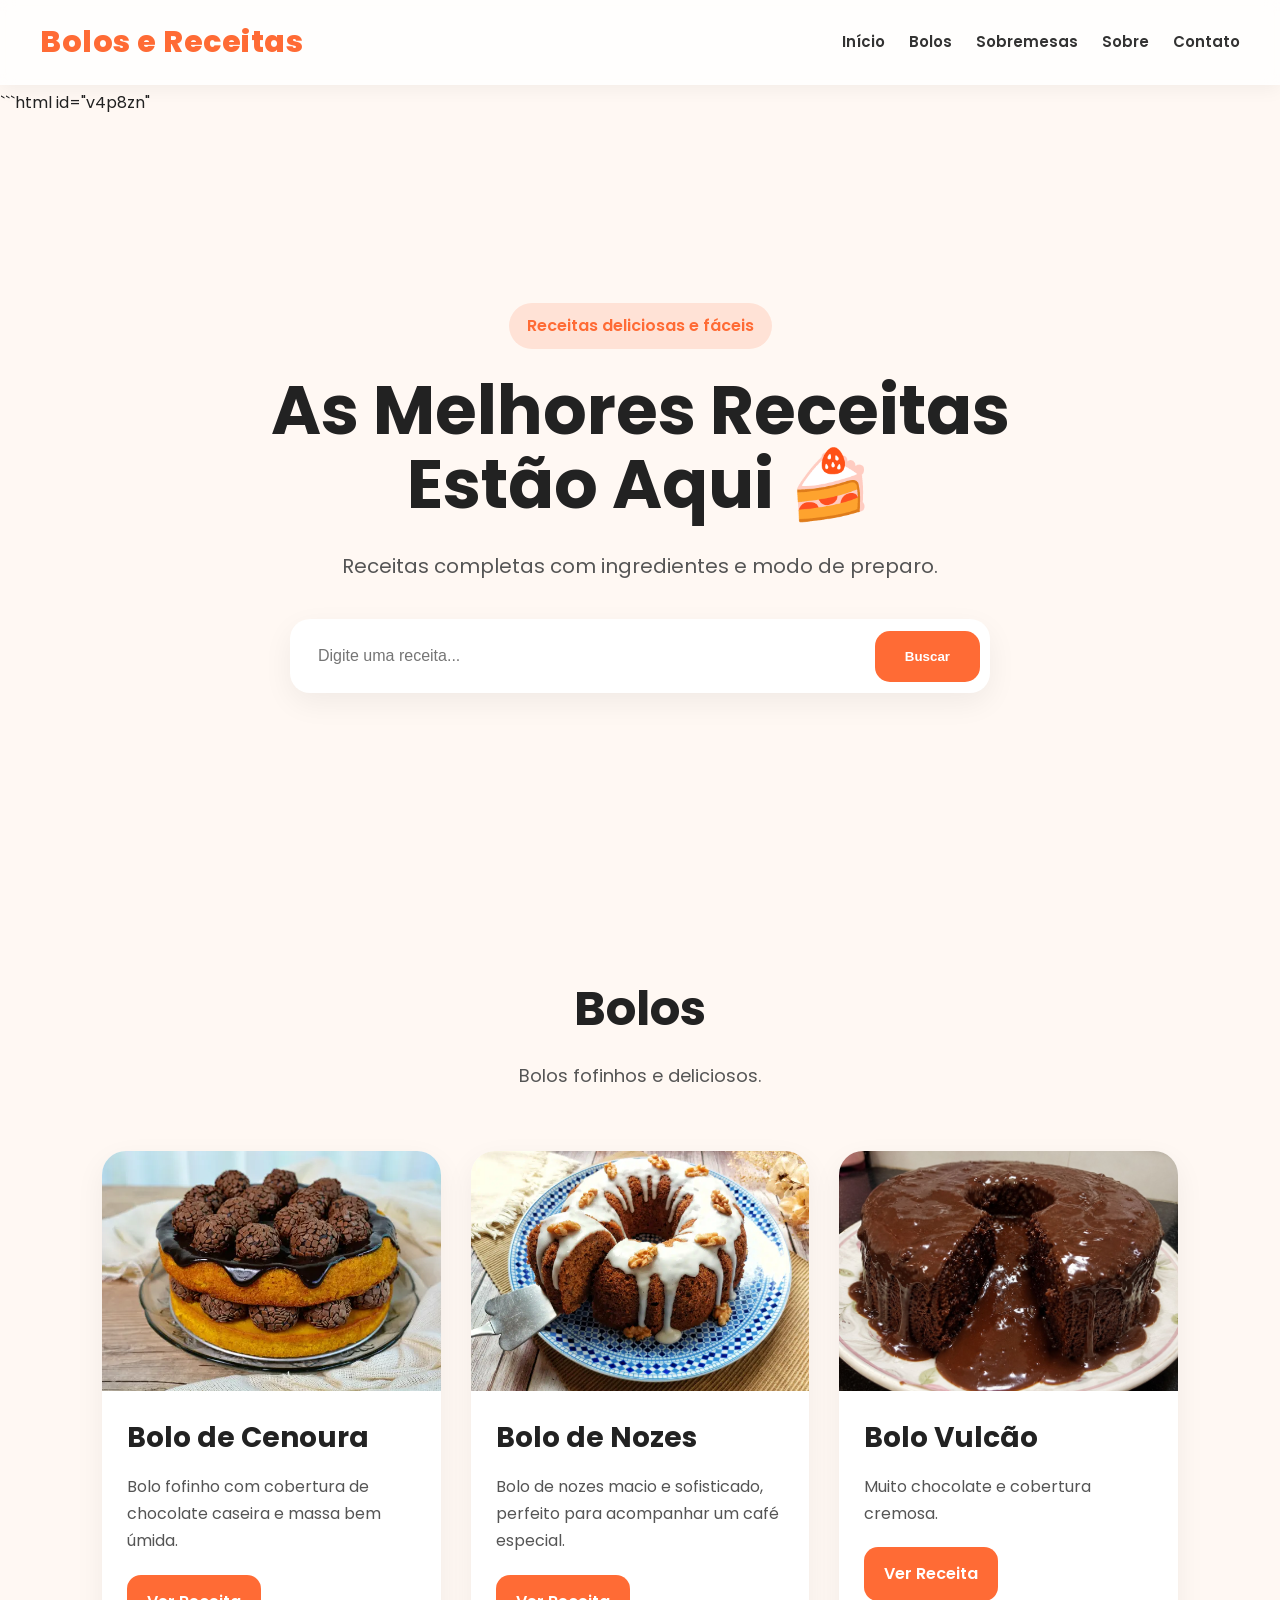
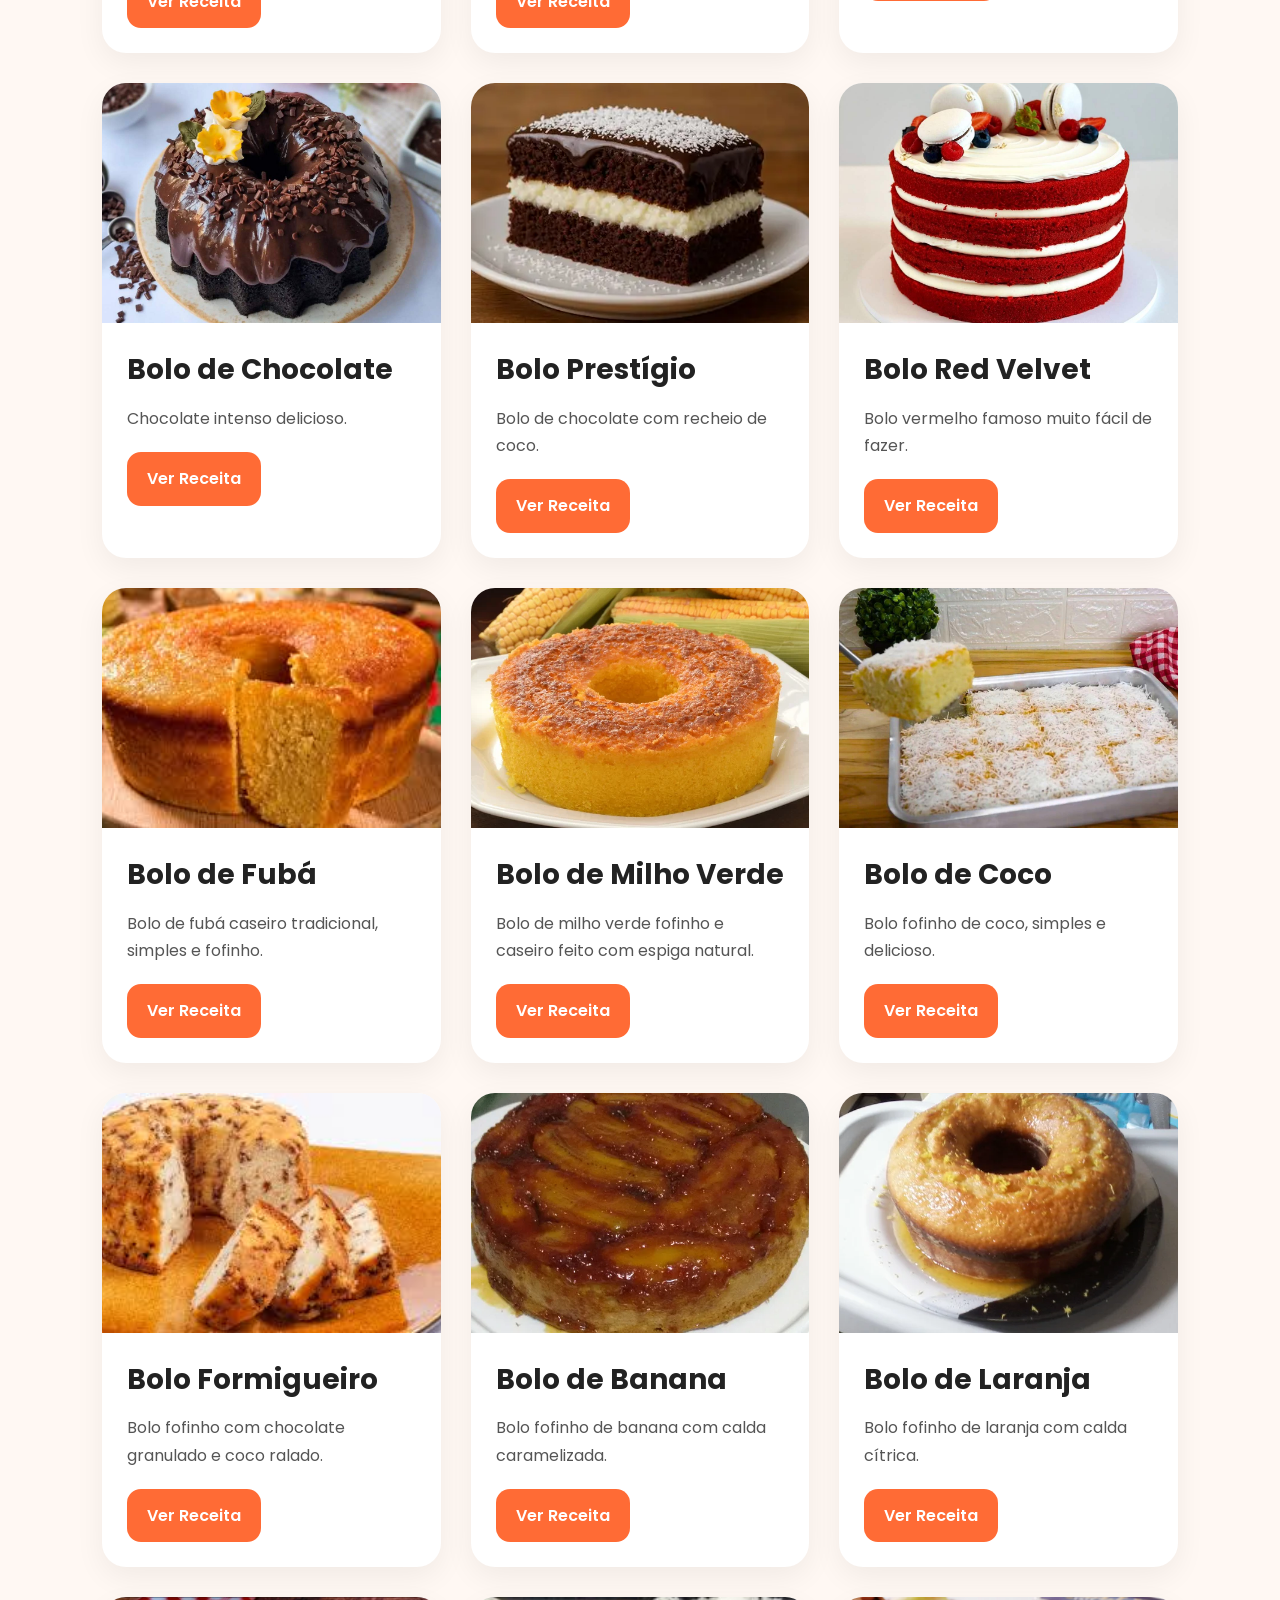
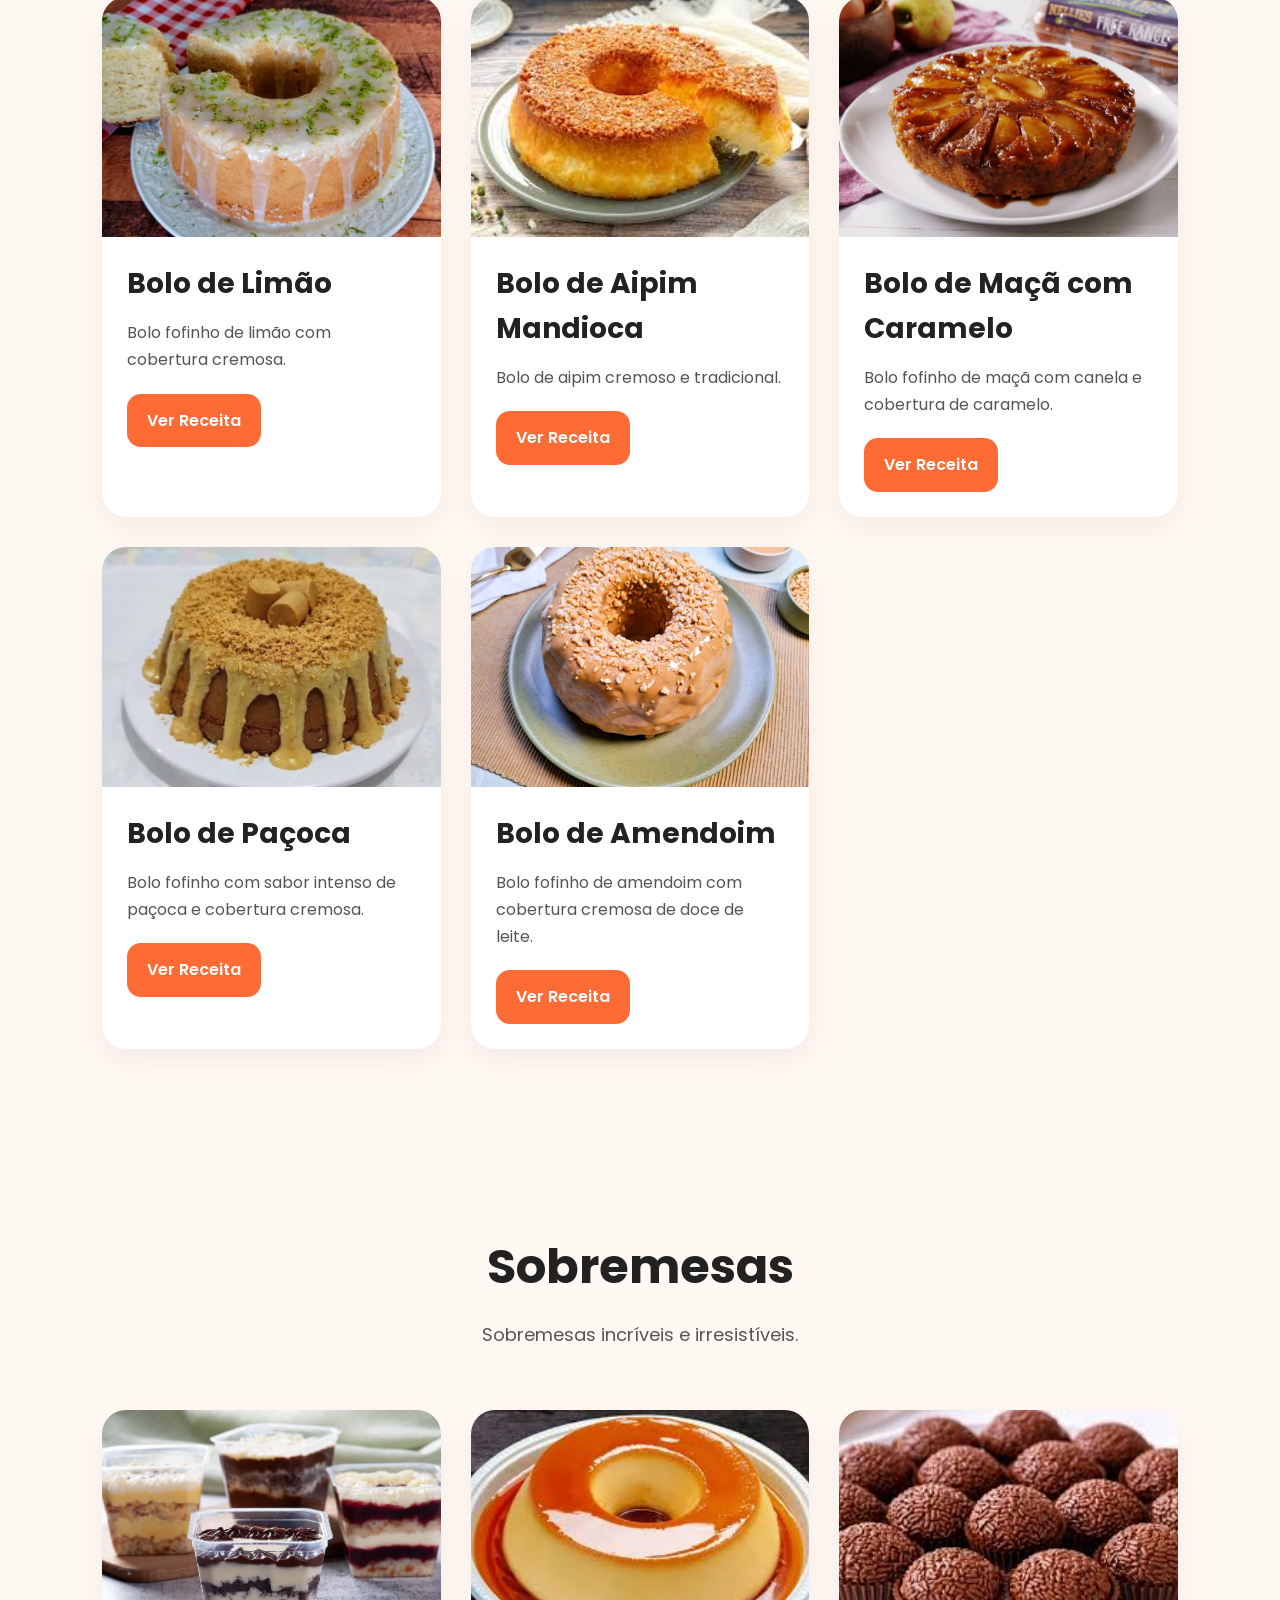
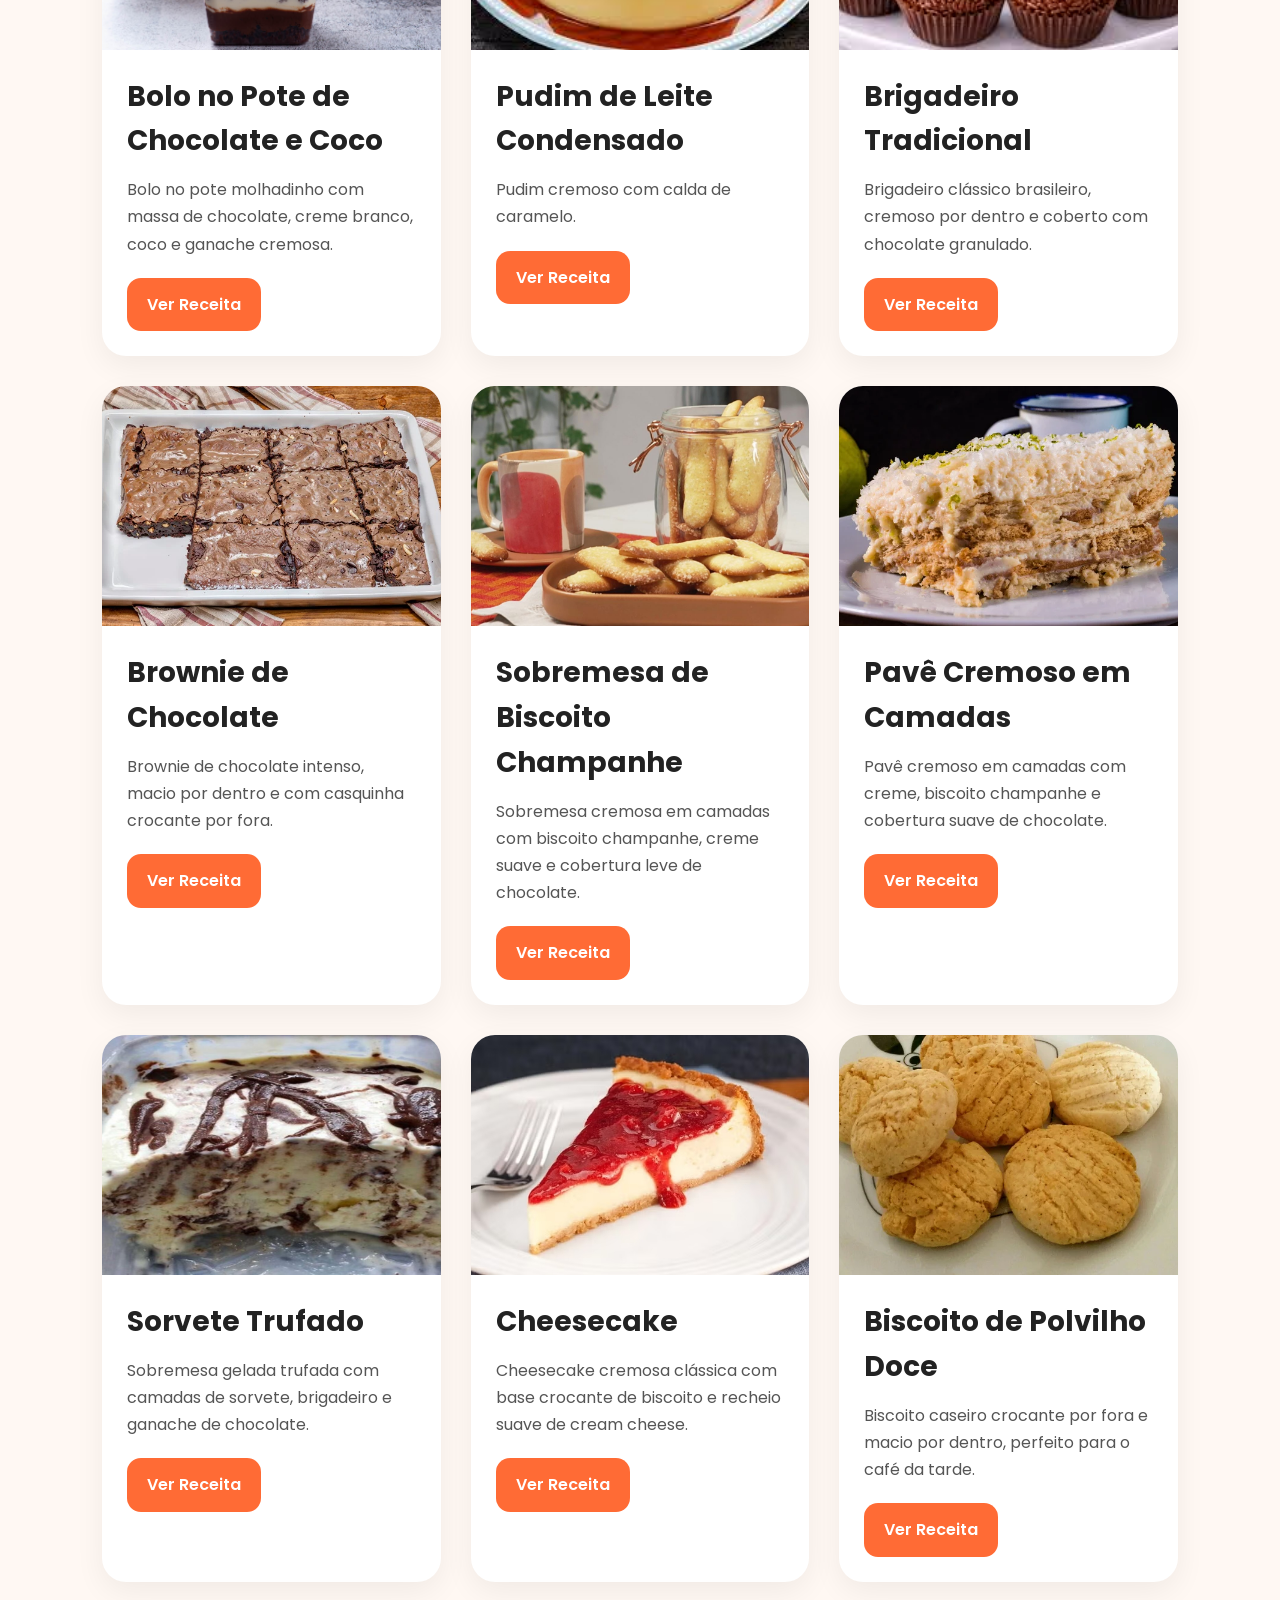
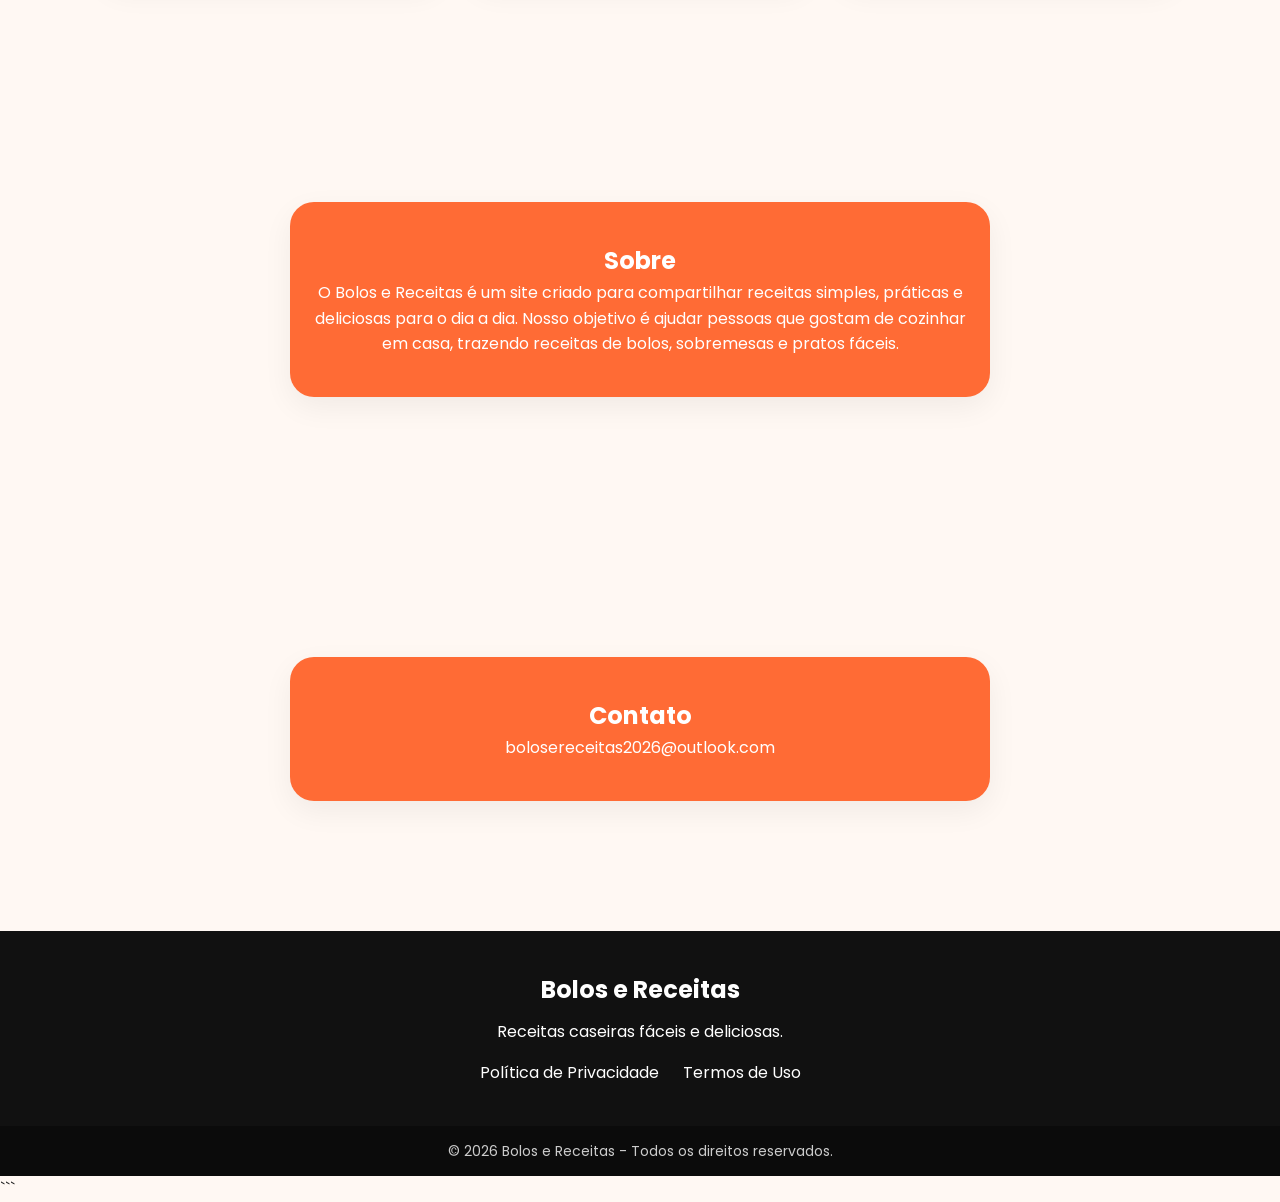
==== commit eefef7ff: "Update index.html" ====
--- a/index.html
+++ b/index.html
@@ -1,38 +1,107 @@
+```html id="v4p8zn"
 <!DOCTYPE html>
 <html lang="pt-BR">
 
 <head>
+
 <meta charset="UTF-8">
-<meta name="viewport" content="width=device-width, initial-scale=1.0">
+
+<meta name="viewport"
+content="width=device-width, initial-scale=1.0">
 
 <title>Bolos e Receitas</title>
 
-<meta name="description" content="Receitas fáceis de bolos, sobremesas e comidas caseiras. Aprenda a cozinhar com passos simples.">
-<meta name="robots" content="index, follow">
-
-<link rel="preconnect" href="https://fonts.googleapis.com">
-
-<link href="https://fonts.googleapis.com/css2?family=Poppins:wght@300;400;500;600;700;800&display=swap" rel="stylesheet">
-
-<link rel="stylesheet" href="./style.css">
+<meta name="description"
+content="Receitas fáceis de bolos, sobremesas e comidas caseiras. Aprenda a cozinhar com passos simples.">
+
+<meta name="robots"
+content="index, follow">
+
+<!-- PERFORMANCE -->
+
+<link rel="preconnect"
+href="https://fonts.googleapis.com">
+
+<link rel="preconnect"
+href="https://fonts.gstatic.com"
+crossorigin>
+
+<!-- FONTS -->
+
+<link
+href="https://fonts.googleapis.com/css2?family=Poppins:wght@400;600;700&display=swap"
+rel="stylesheet">
+
+<!-- CSS -->
+
+<link rel="stylesheet"
+href="./style.css">
+
+<!-- PRELOAD HERO IMAGE -->
+
+<link
+rel="preload"
+as="image"
+href="./vulcao.webp">
+
+<!-- OPEN GRAPH -->
+
+<meta property="og:title"
+content="Bolos e Receitas">
+
+<meta property="og:description"
+content="Receitas fáceis de bolos, sobremesas e comidas caseiras.">
+
+<meta property="og:type"
+content="website">
+
+<meta property="og:image"
+content="https://bolosereceitas.com/vulcao.webp">
+
+<meta property="og:url"
+content="https://bolosereceitas.com">
+
+<!-- ADSENSE -->
 
 <script async
 src="https://pagead2.googlesyndication.com/pagead/js/adsbygoogle.js?client=ca-pub-3075990199340465"
 crossorigin="anonymous"></script>
 
-<meta name="google-adsense-account" content="ca-pub-3075990199340465">
-
-<link rel="icon" type="image/png" sizes="512x512" href="./android-chrome-512x512.png">
-<link rel="icon" type="image/png" sizes="32x32" href="./favicon-32x32.png">
-<link rel="icon" type="image/png" sizes="16x16" href="./favicon-16x16.png">
-<link rel="icon" href="./favicon.ico" type="image/x-icon">
-<link rel="apple-touch-icon" href="./apple-touch-icon.png">
-
-<meta name="theme-color" content="#ffffff">
+<meta name="google-adsense-account"
+content="ca-pub-3075990199340465">
+
+<!-- ICONS -->
+
+<link rel="icon"
+type="image/png"
+sizes="512x512"
+href="./android-chrome-512x512.png">
+
+<link rel="icon"
+type="image/png"
+sizes="32x32"
+href="./favicon-32x32.png">
+
+<link rel="icon"
+type="image/png"
+sizes="16x16"
+href="./favicon-16x16.png">
+
+<link rel="icon"
+href="./favicon.ico"
+type="image/x-icon">
+
+<link rel="apple-touch-icon"
+href="./apple-touch-icon.png">
+
+<meta name="theme-color"
+content="#ffffff">
 
 </head>
 
 <body>
+
+<!-- HEADER -->
 
 <header>
 
@@ -41,16 +110,33 @@
 </div>
 
 <nav>
-<a href="#inicio">Início</a>
-<a href="#bolos">Bolos</a>
-<a href="#sobremesas">Sobremesas</a>
-<a href="#contato">Contato</a>
-<a href="#sobre">Sobre</a>
+
+<a href="#inicio">
+Início
+</a>
+
+<a href="#bolos">
+Bolos
+</a>
+
+<a href="#sobremesas">
+Sobremesas
+</a>
+
+<a href="#sobre">
+Sobre
+</a>
+
+<a href="#contato">
+Contato
+</a>
+
 </nav>
 
 </header>
 
 <!-- MAIN -->
+
 <main>
 
 <!-- HERO -->
@@ -71,11 +157,15 @@
 Receitas completas com ingredientes e modo de preparo.
 </p>
 
+<!-- SEARCH -->
+
 <div class="search-box">
 
-<input type="text"
+<input
+type="text"
 id="searchInput"
-placeholder="Digite uma receita...">
+placeholder="Digite uma receita..."
+aria-label="Buscar receita">
 
 <button id="searchBtn">
 Buscar
@@ -103,7 +193,9 @@
 
 </div>
 
-<div class="recipes" id="bolosContainer"></div>
+<div class="recipes"
+id="bolosContainer">
+</div>
 
 </section>
 
@@ -123,17 +215,22 @@
 
 </div>
 
-<div class="recipes" id="sobremesasContainer"></div>
+<div class="recipes"
+id="sobremesasContainer">
+</div>
 
 </section>
 
 <!-- SOBRE -->
 
-<section class="section" id="sobre">
+<section class="section"
+id="sobre">
 
 <div class="newsletter">
 
-<h2>Sobre</h2>
+<h2>
+Sobre
+</h2>
 
 <p>
 O Bolos e Receitas é um site criado para compartilhar receitas simples,
@@ -149,7 +246,8 @@
 
 <!-- CONTATO -->
 
-<section class="section" id="contato">
+<section class="section"
+id="contato">
 
 <div class="newsletter">
 
@@ -192,36 +290,53 @@
 <!-- COPYRIGHT -->
 
 <div class="copyright">
-© 2026 Bolos e Receitas - Todos os direitos reservados.
-</div>
+
+© 2026 Bolos e Receitas -
+Todos os direitos reservados.
+
+</div>
+
+<!-- SCRIPT -->
 
 <script>
 
 let receitas = [];
 
-const bolosContainer = document.getElementById("bolosContainer");
-const sobremesasContainer = document.getElementById("sobremesasContainer");
-
-const searchInput = document.getElementById("searchInput");
-const searchBtn = document.getElementById("searchBtn");
+const bolosContainer =
+document.getElementById("bolosContainer");
+
+const sobremesasContainer =
+document.getElementById("sobremesasContainer");
+
+const searchInput =
+document.getElementById("searchInput");
+
+const searchBtn =
+document.getElementById("searchBtn");
 
 /* =========================
-   SALVAR POSIÇÃO DOS CARDS
+   SALVAR POSIÇÃO
 ========================= */
 
 function salvarScroll() {
-  localStorage.setItem("scrollPos", window.scrollY);
+
+  localStorage.setItem(
+    "scrollPos",
+    window.scrollY
+  );
+
 }
 
 /* =========================
-   MENU SCROLL
+   HEADER SCROLL
 ========================= */
 
 let lastScrollTop = 0;
 
 window.addEventListener("scroll", () => {
 
-  const header = document.querySelector("header");
+  const header =
+  document.querySelector("header");
 
   if (!header) return;
 
@@ -229,13 +344,21 @@
     window.pageYOffset ||
     document.documentElement.scrollTop;
 
-  if (scrollTop > lastScrollTop && scrollTop > 80) {
+  if (
+    scrollTop > lastScrollTop &&
+    scrollTop > 80
+  ) {
+
     header.classList.add("hide");
+
   } else {
+
     header.classList.remove("hide");
+
   }
 
-  lastScrollTop = scrollTop <= 0 ? 0 : scrollTop;
+  lastScrollTop =
+    scrollTop <= 0 ? 0 : scrollTop;
 
 });
 
@@ -244,11 +367,26 @@
 ========================= */
 
 fetch("./receitas.json")
-  .then(res => res.json())
-  .then(data => {
-    receitas = data;
-    render();
-  });
+
+.then(res => res.json())
+
+.then(data => {
+
+  receitas = data;
+
+  render();
+
+})
+
+.catch(() => {
+
+  bolosContainer.innerHTML = `
+    <p>
+      Erro ao carregar receitas.
+    </p>
+  `;
+
+});
 
 /* =========================
    RENDER
@@ -257,26 +395,40 @@
 function render() {
 
   bolosContainer.innerHTML = "";
+
   sobremesasContainer.innerHTML = "";
 
   receitas.forEach((item) => {
 
     const card = `
-      <div class="recipe-card"
-           data-name="${item.nome.toLowerCase()}">
-
-        <img src="${item.imagem}"
-             alt="${item.nome}">
+
+      <article
+      class="recipe-card"
+      data-name="${item.nome.toLowerCase()}">
+
+        <img
+          src="${item.imagem}"
+          alt="${item.nome}"
+          width="400"
+          height="300"
+          loading="lazy"
+          decoding="async"
+        >
 
         <div class="recipe-info">
 
-          <h3>${item.nome}</h3>
-
-          <p>${item.descricao}</p>
-
-          <a href="receita.html?id=${item.id}"
-             class="btn-receita"
-             onclick="salvarScroll()">
+          <h3>
+            ${item.nome}
+          </h3>
+
+          <p>
+            ${item.descricao}
+          </p>
+
+          <a
+          href="receita.html?id=${item.id}"
+          class="btn-receita"
+          onclick="salvarScroll()">
 
             Ver Receita
 
@@ -284,16 +436,22 @@
 
         </div>
 
-      </div>
+      </article>
+
     `;
 
     if (item.categoria === "bolos") {
+
       bolosContainer.innerHTML += card;
+
     } else {
+
       sobremesasContainer.innerHTML += card;
+
     }
 
   });
+
 }
 
 /* =========================
@@ -302,30 +460,39 @@
 
 function searchRecipe() {
 
-  const value = searchInput.value.toLowerCase();
+  const value =
+    searchInput.value.toLowerCase();
 
   const cards =
-    document.querySelectorAll(".recipe-card");
+    document.querySelectorAll(
+      ".recipe-card"
+    );
 
   let found = false;
 
   cards.forEach(card => {
 
-    const recipeName = card.dataset.name;
-
-    if (recipeName.includes(value)) {
+    const recipeName =
+      card.dataset.name;
+
+    if (
+      recipeName.includes(value)
+    ) {
 
       card.scrollIntoView({
-        behavior: "smooth",
-        block: "center"
+        behavior:"smooth",
+        block:"center"
       });
 
-      card.style.border = "3px solid #ff6b35";
+      card.style.border =
+        "3px solid #ff6b35";
 
       found = true;
 
       setTimeout(() => {
+
         card.style.border = "none";
+
       }, 2000);
 
     }
@@ -333,40 +500,61 @@
   });
 
   if (!found && value !== "") {
+
     alert("Receita não encontrada!");
+
   }
+
 }
 
-searchBtn.addEventListener("click", searchRecipe);
-
-searchInput.addEventListener("keyup", (e) => {
-
-  if (e.key === "Enter") {
-    searchRecipe();
+searchBtn.addEventListener(
+  "click",
+  searchRecipe
+);
+
+searchInput.addEventListener(
+  "keyup",
+  (e) => {
+
+    if (e.key === "Enter") {
+
+      searchRecipe();
+
+    }
+
+});
+
+/* =========================
+   RESTAURAR SCROLL
+========================= */
+
+if ('scrollRestoration' in history) {
+
+  history.scrollRestoration =
+    'manual';
+
+}
+
+function restaurarScroll() {
+
+  const pos =
+    localStorage.getItem(
+      "scrollPos"
+    );
+
+  if (pos !== null) {
+
+    window.scrollTo(
+      0,
+      parseInt(pos)
+    );
+
+    localStorage.removeItem(
+      "scrollPos"
+    );
+
   }
 
-});
-
-/* =========================
-   RESTAURAR POSIÇÃO
-========================= */
-
-if ('scrollRestoration' in history) {
-  history.scrollRestoration = 'manual';
-}
-
-function restaurarScroll() {
-
-  const pos =
-    localStorage.getItem("scrollPos");
-
-  if (pos !== null) {
-
-    window.scrollTo(0, parseInt(pos));
-
-    localStorage.removeItem("scrollPos");
-
-  }
 }
 
 window.addEventListener(
@@ -378,4 +566,4 @@
 
 </body>
 </html>
-
+```
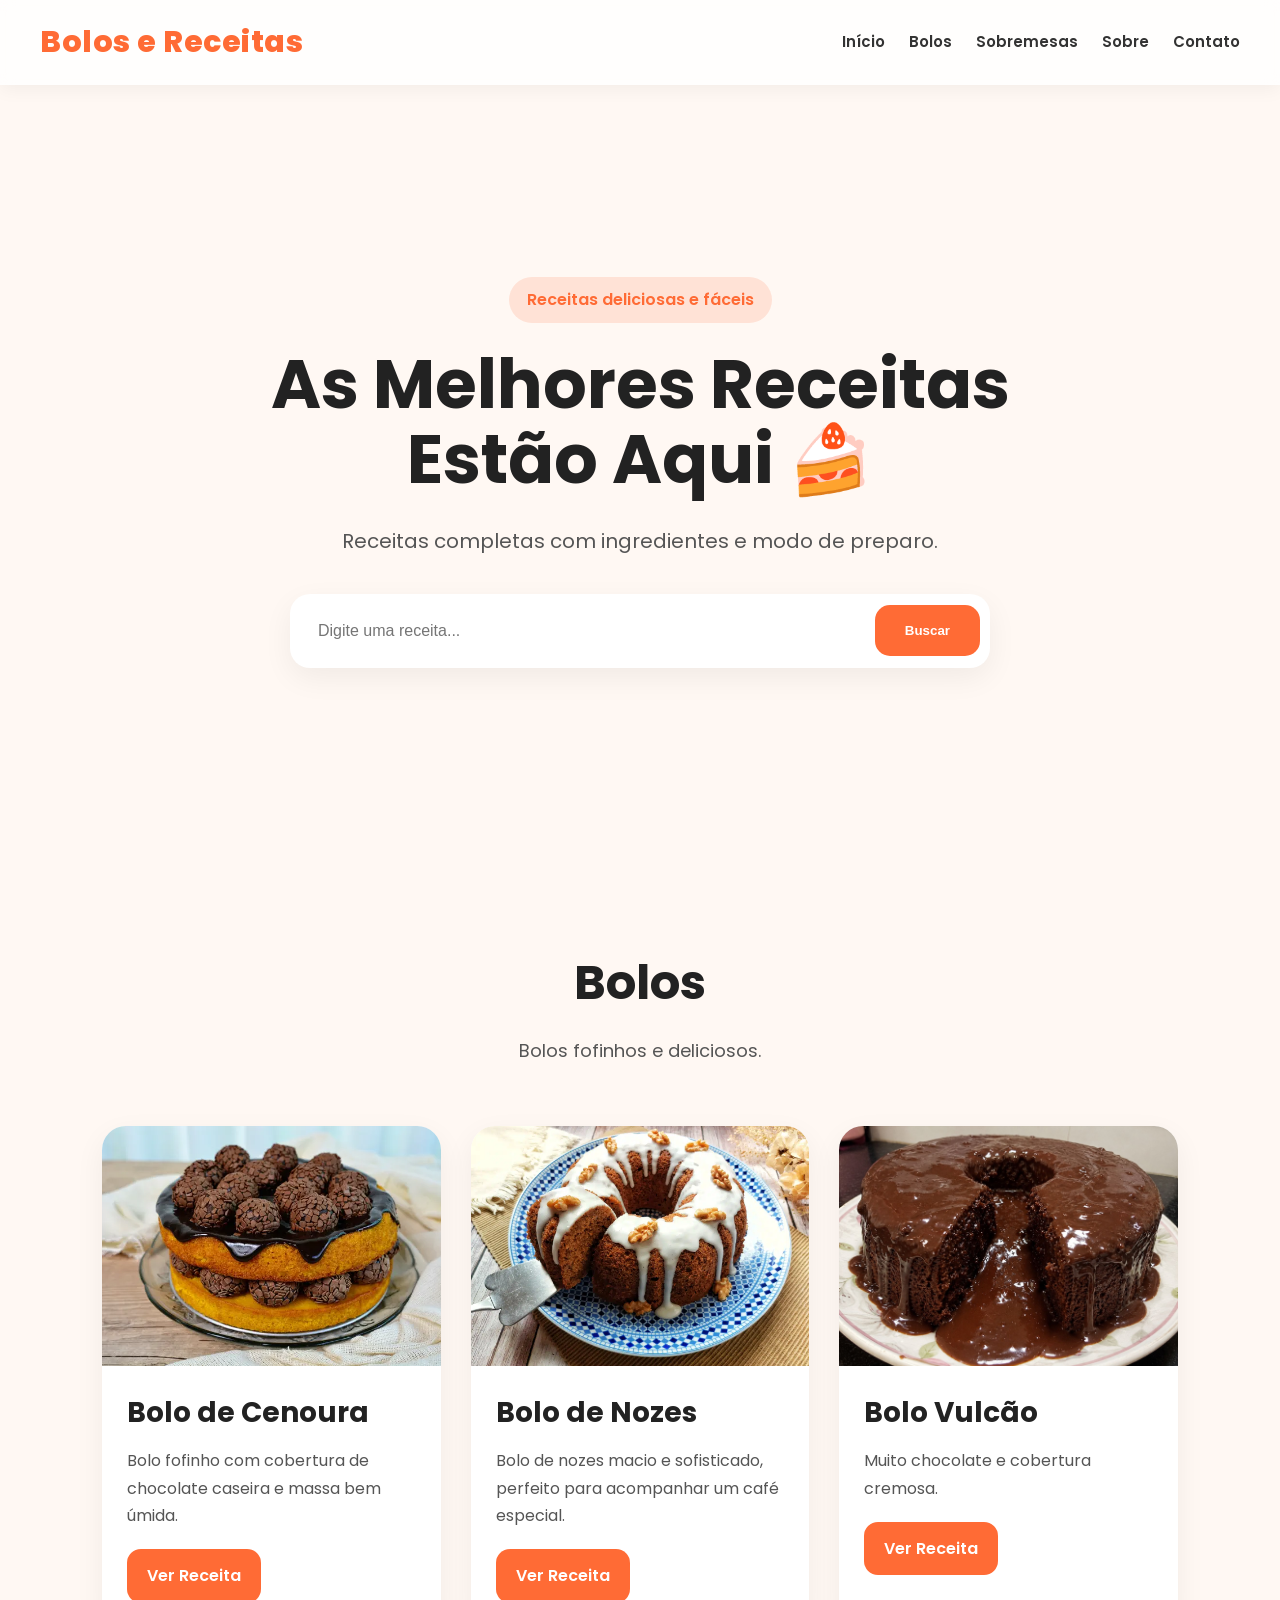
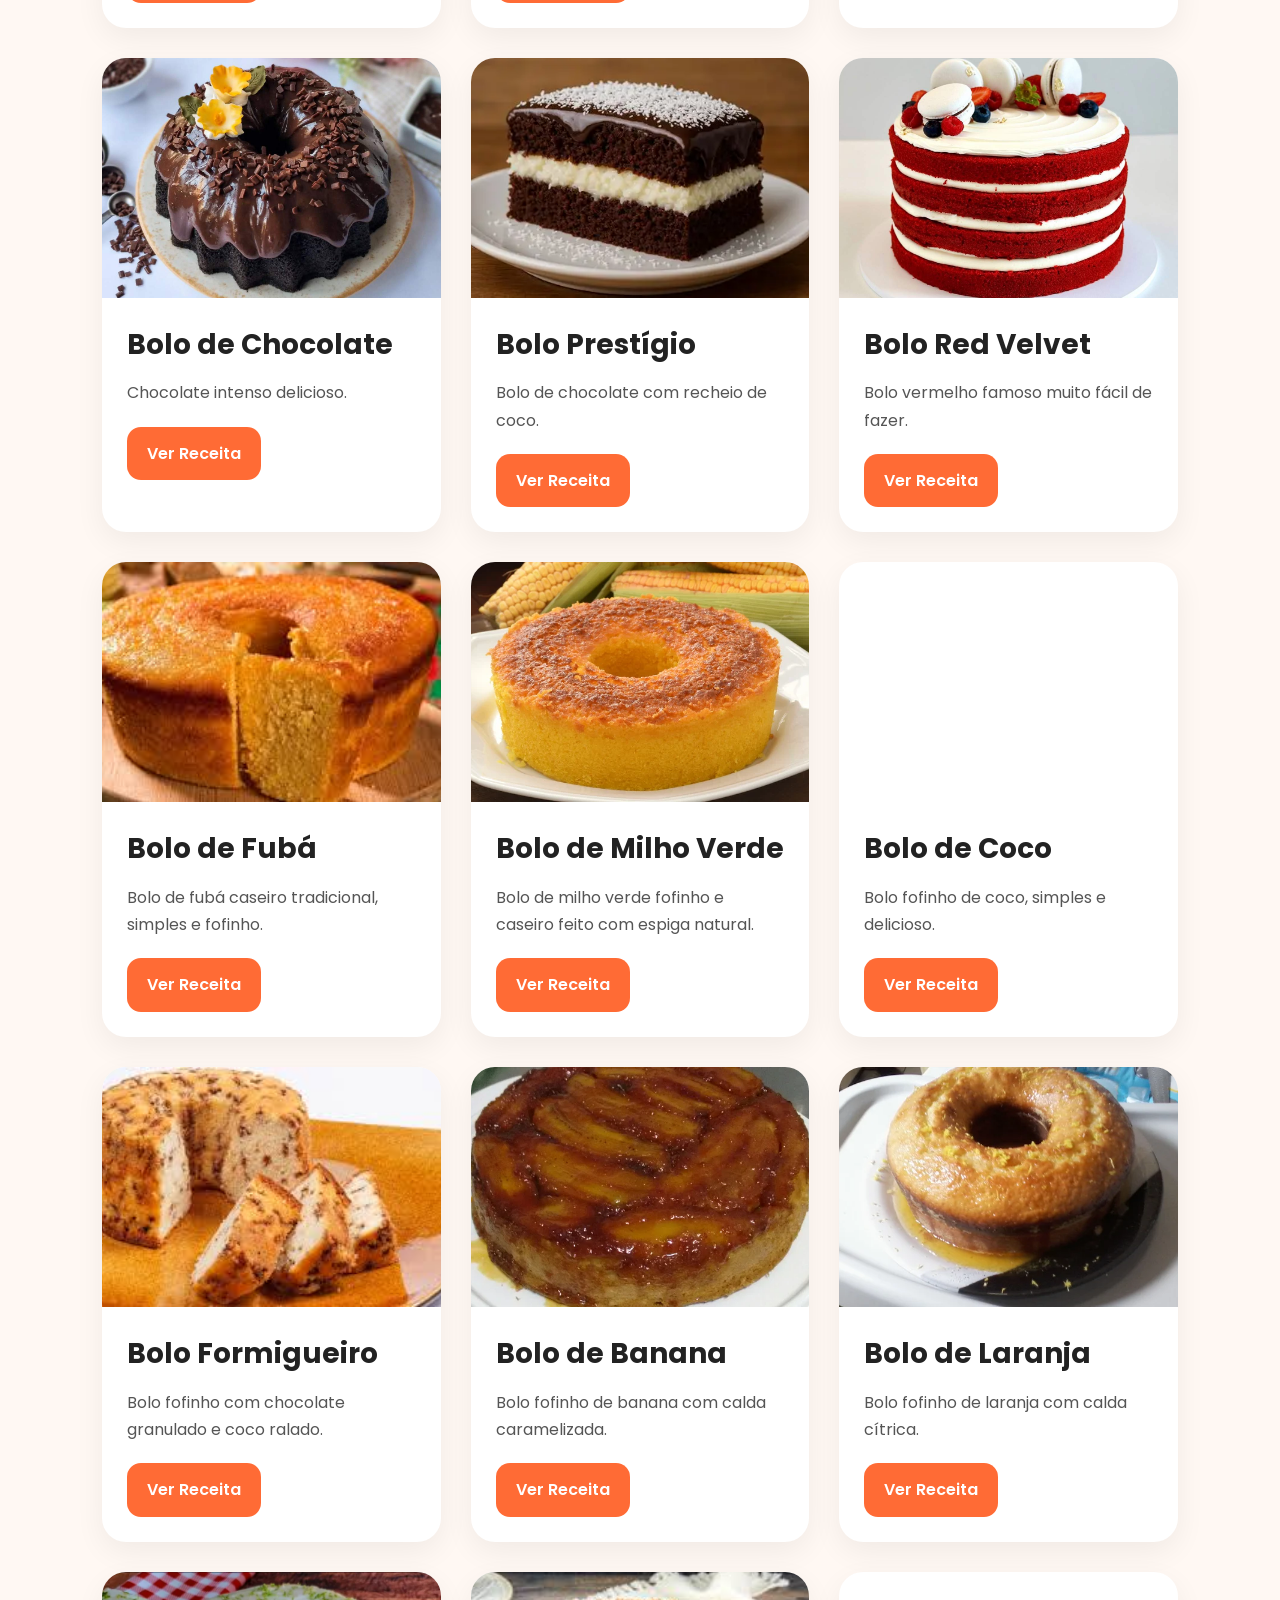
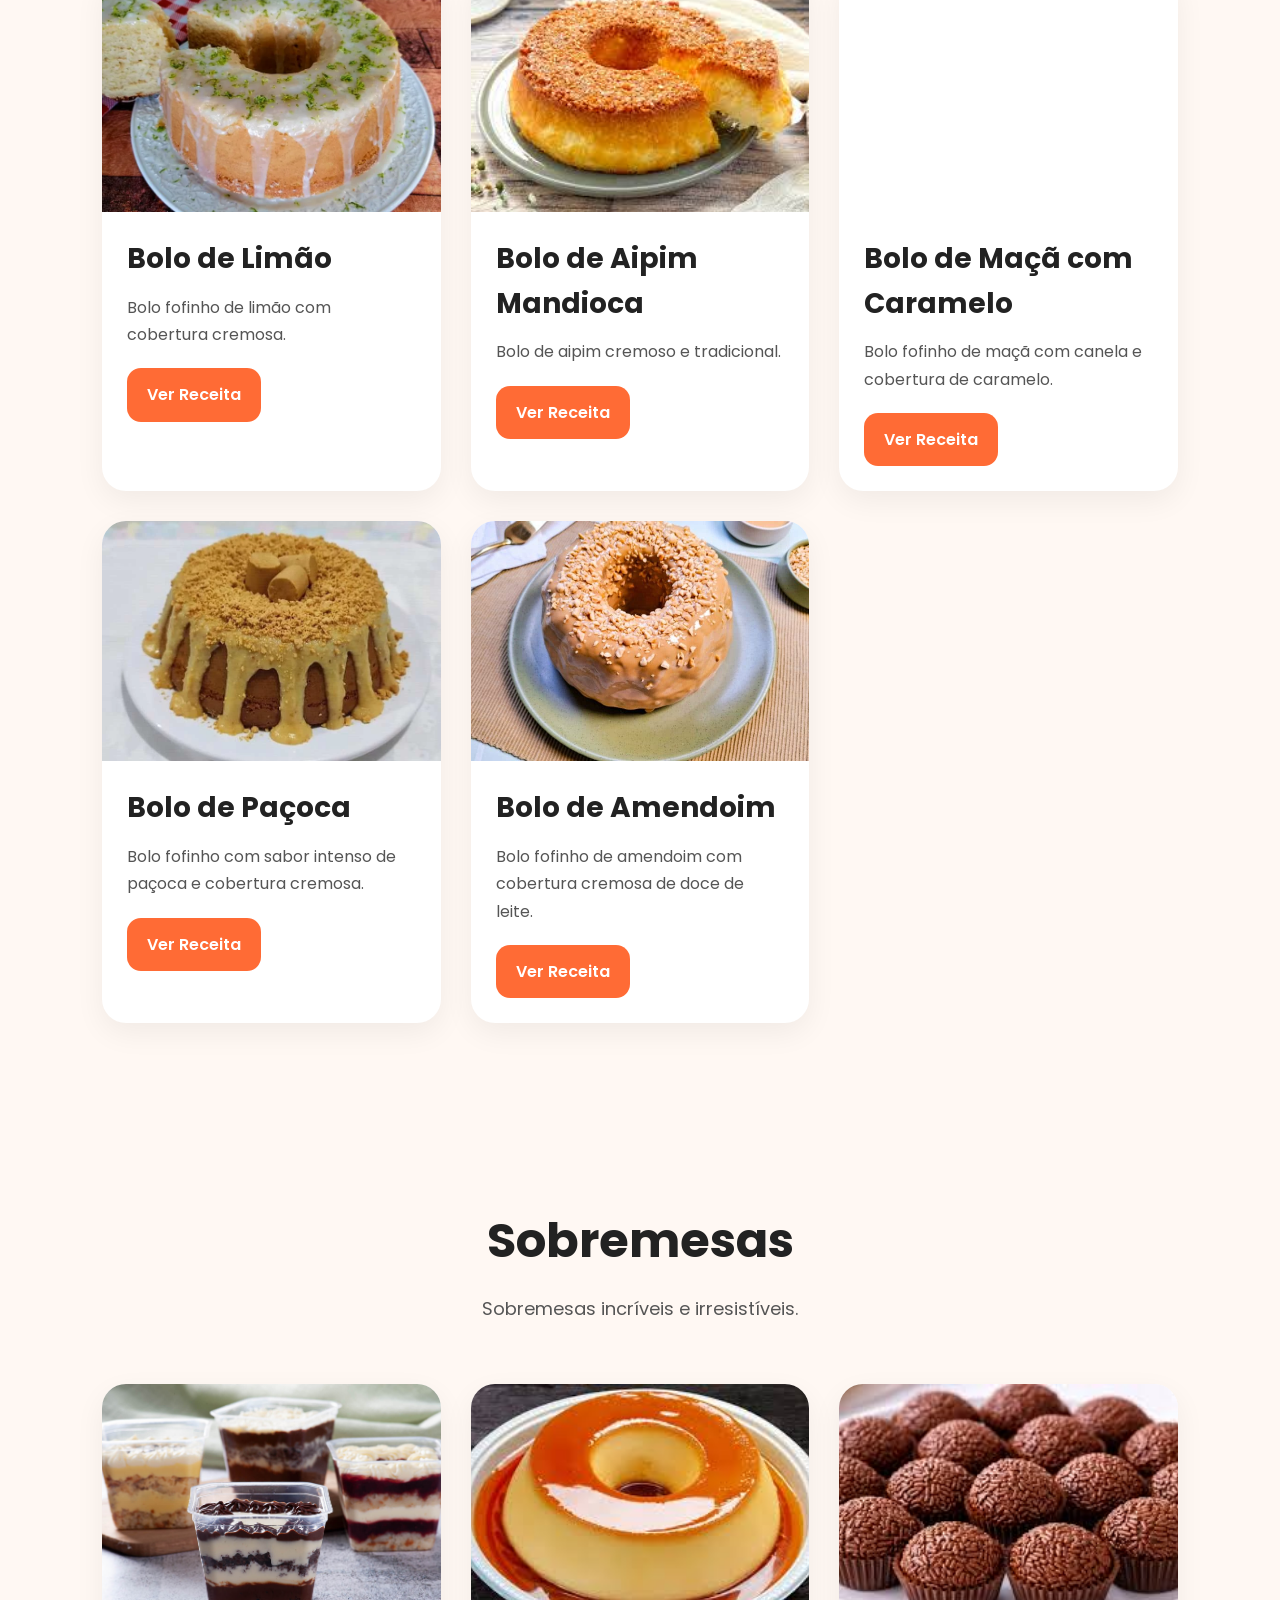
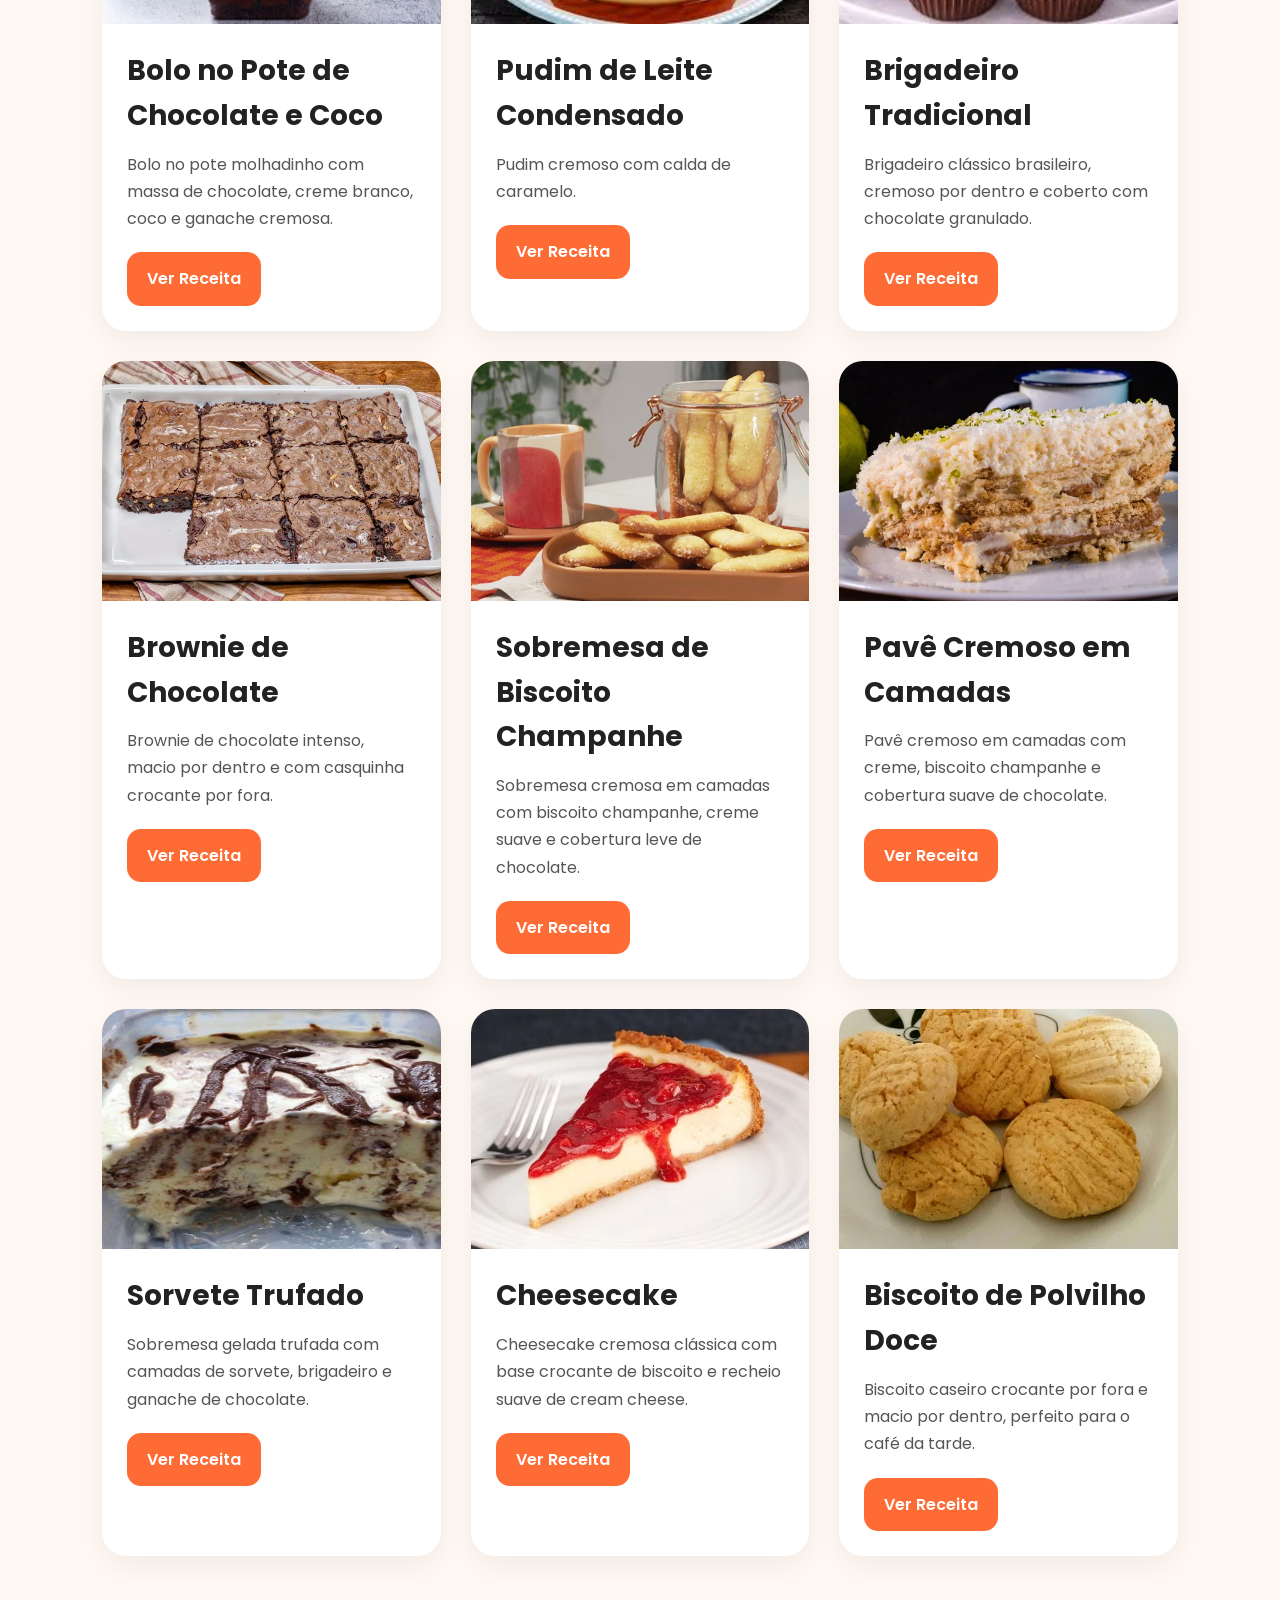
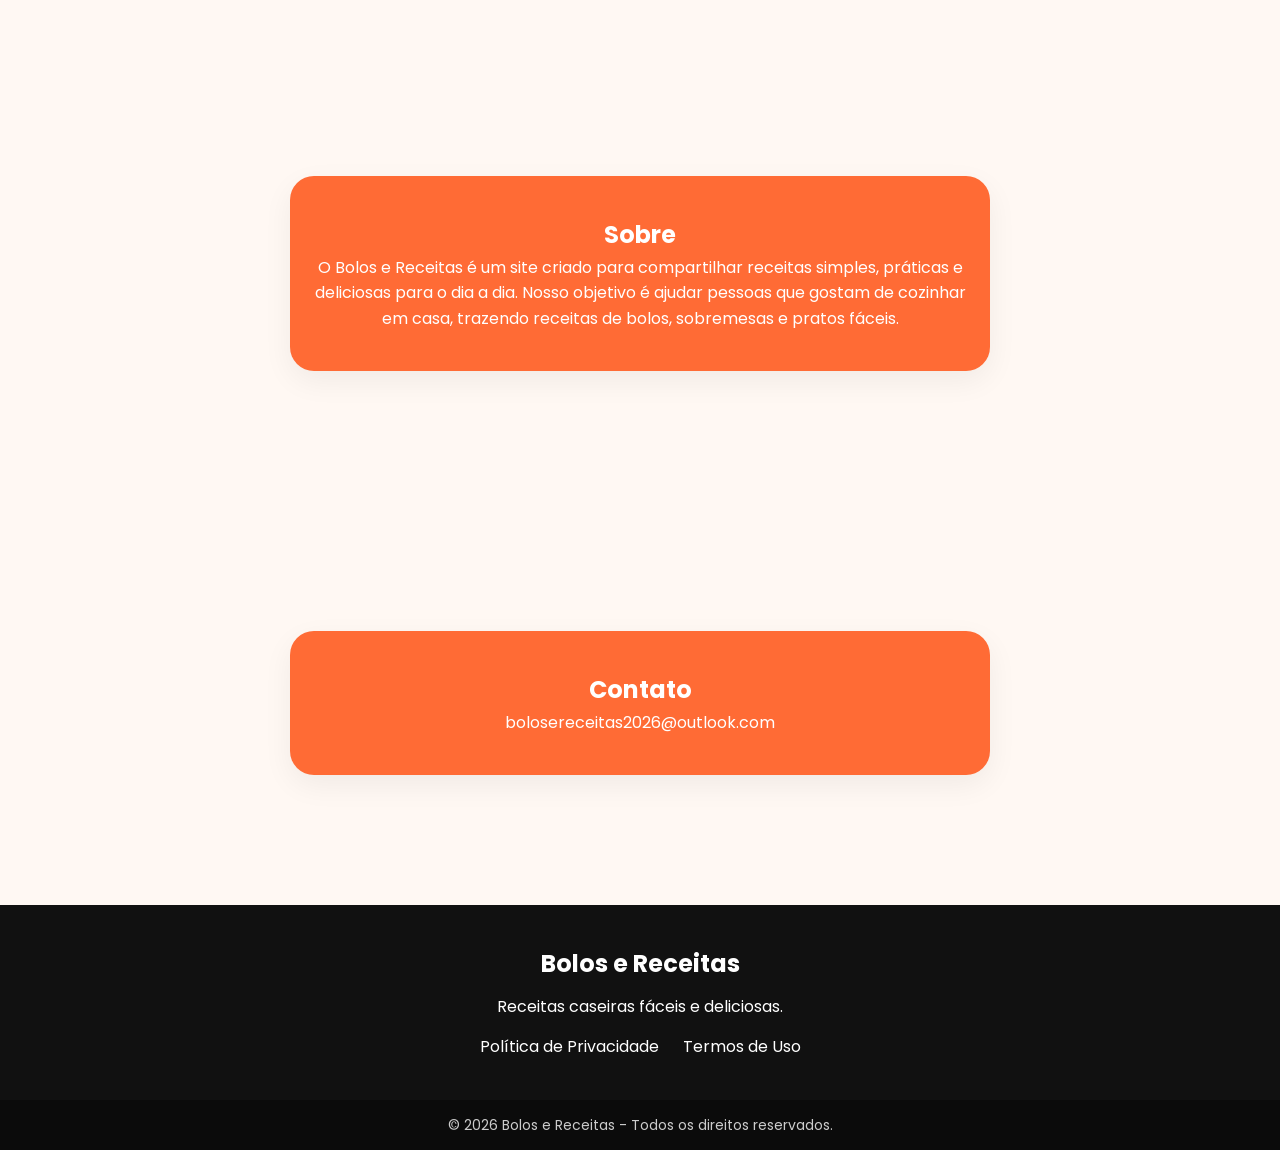
==== commit de0d2a1f: "Update index.html" ====
--- a/index.html
+++ b/index.html
@@ -1,4 +1,3 @@
-```html id="v4p8zn"
 <!DOCTYPE html>
 <html lang="pt-BR">
 
@@ -566,4 +565,3 @@
 
 </body>
 </html>
-```
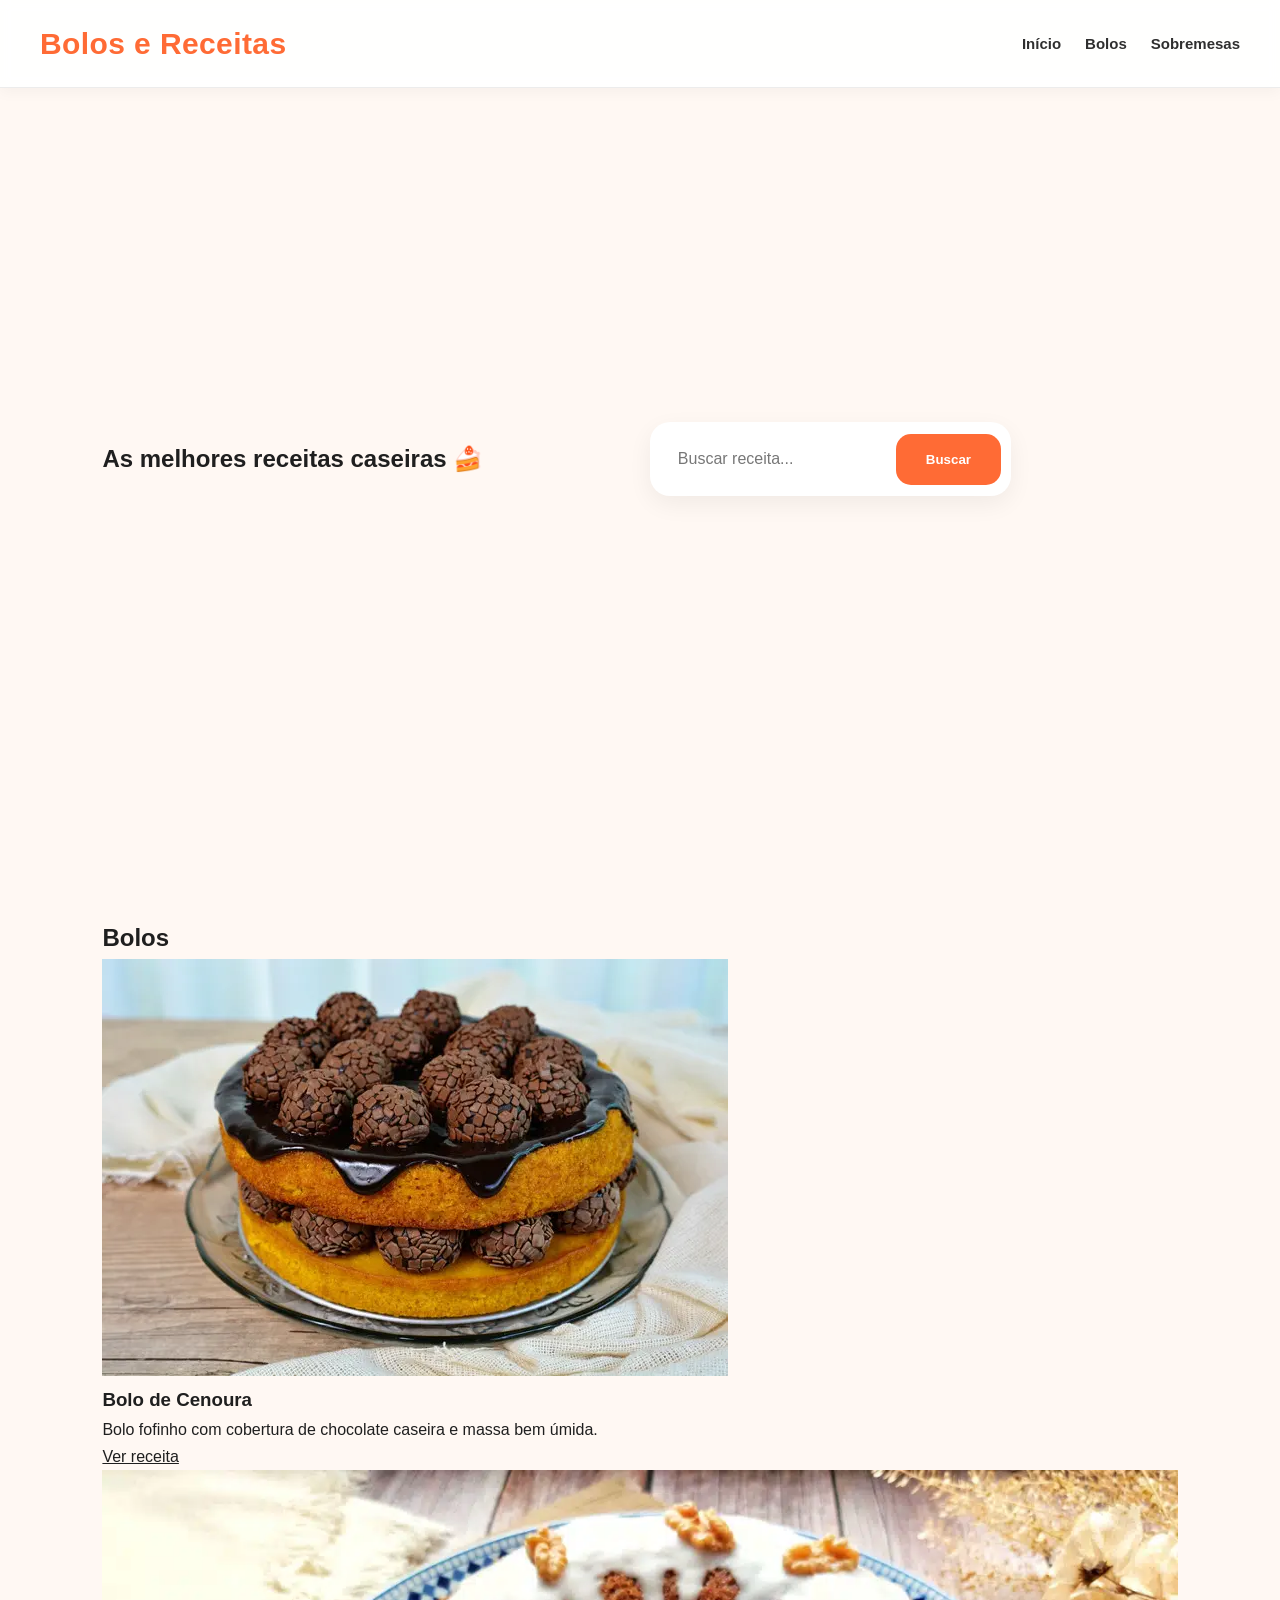
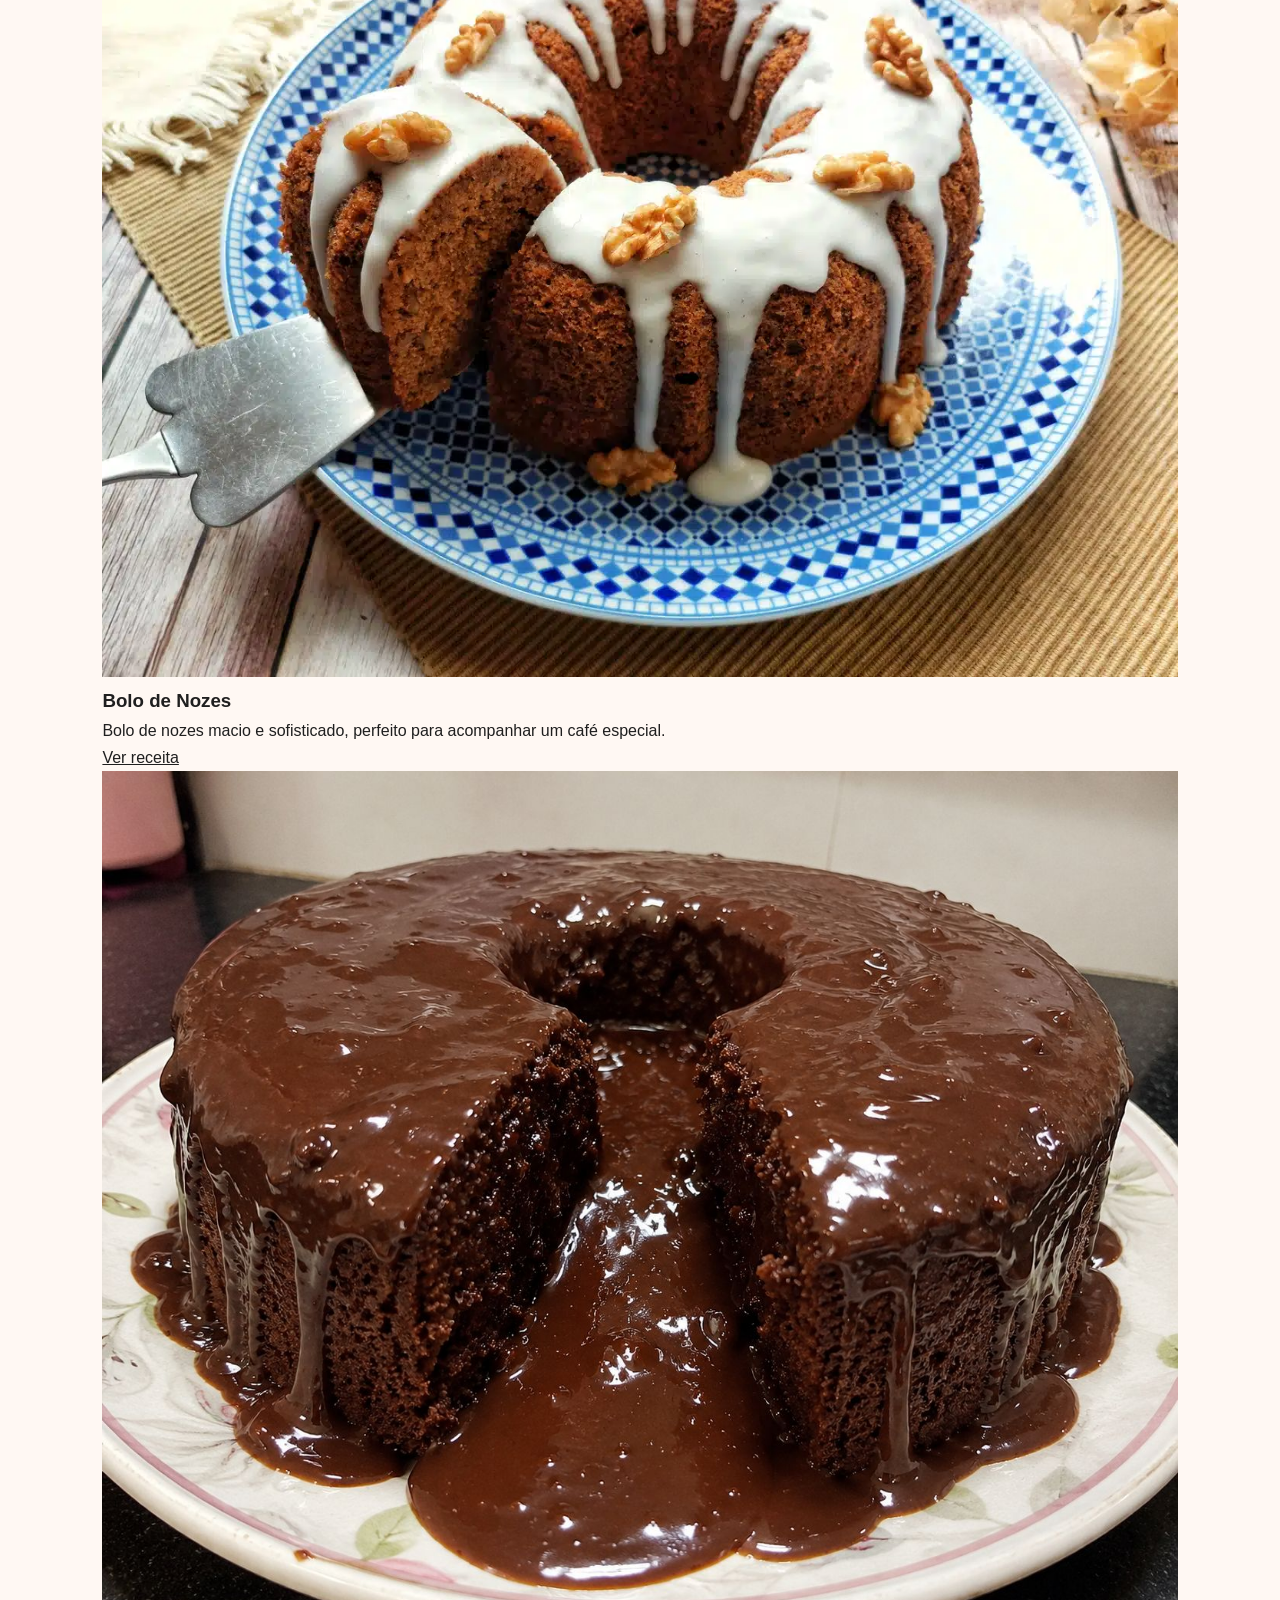
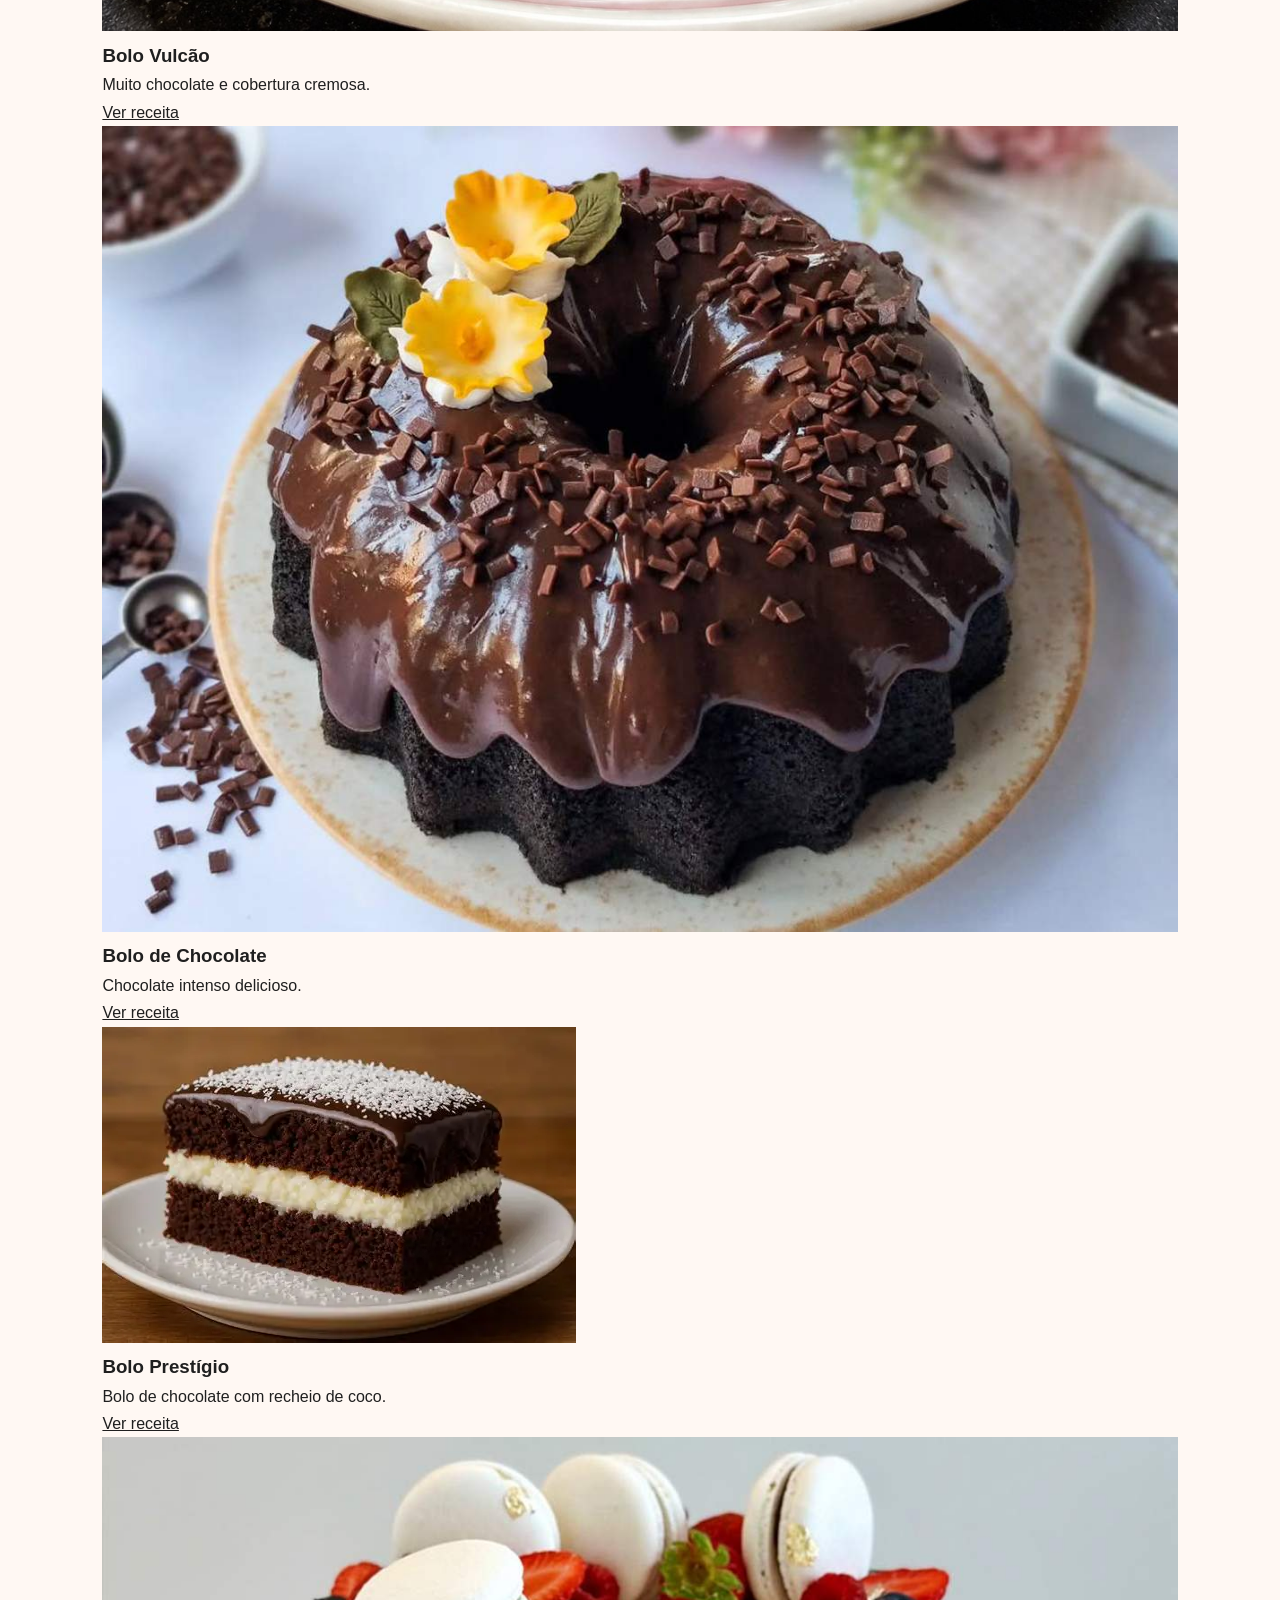
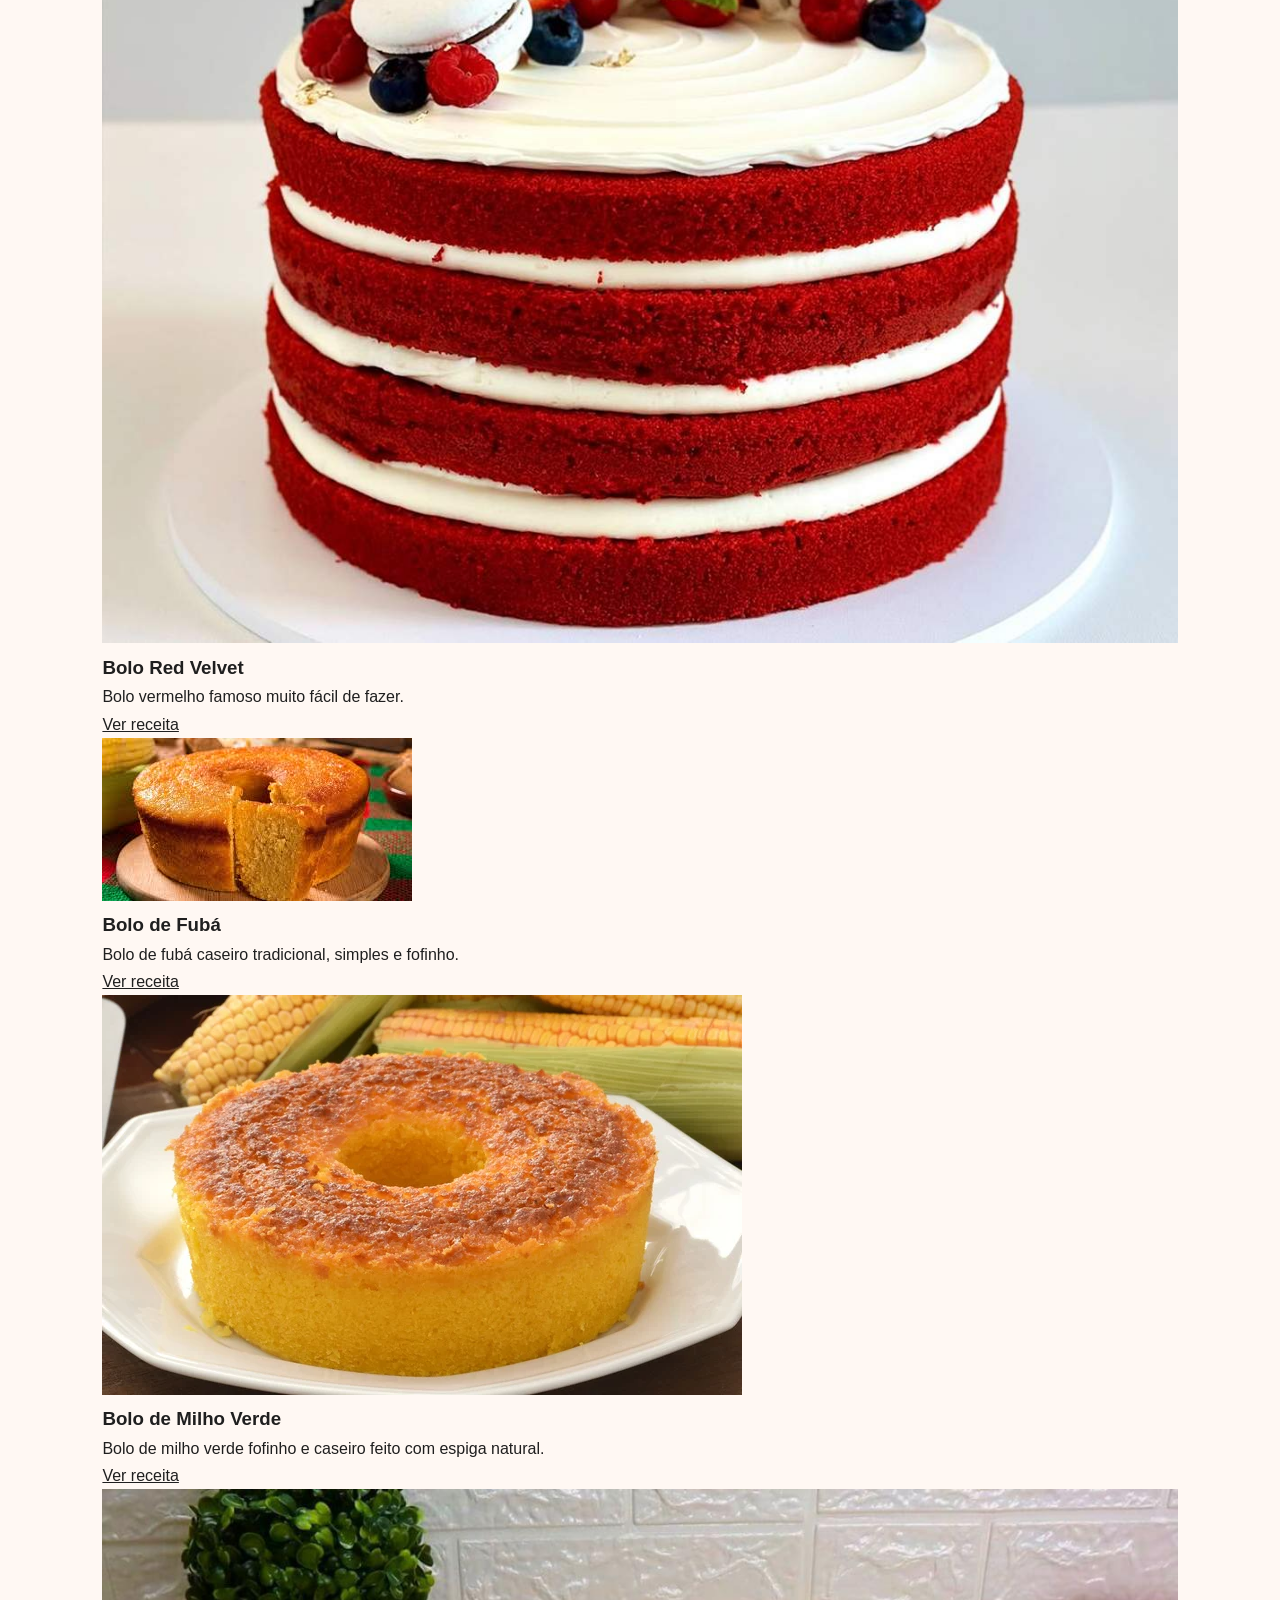
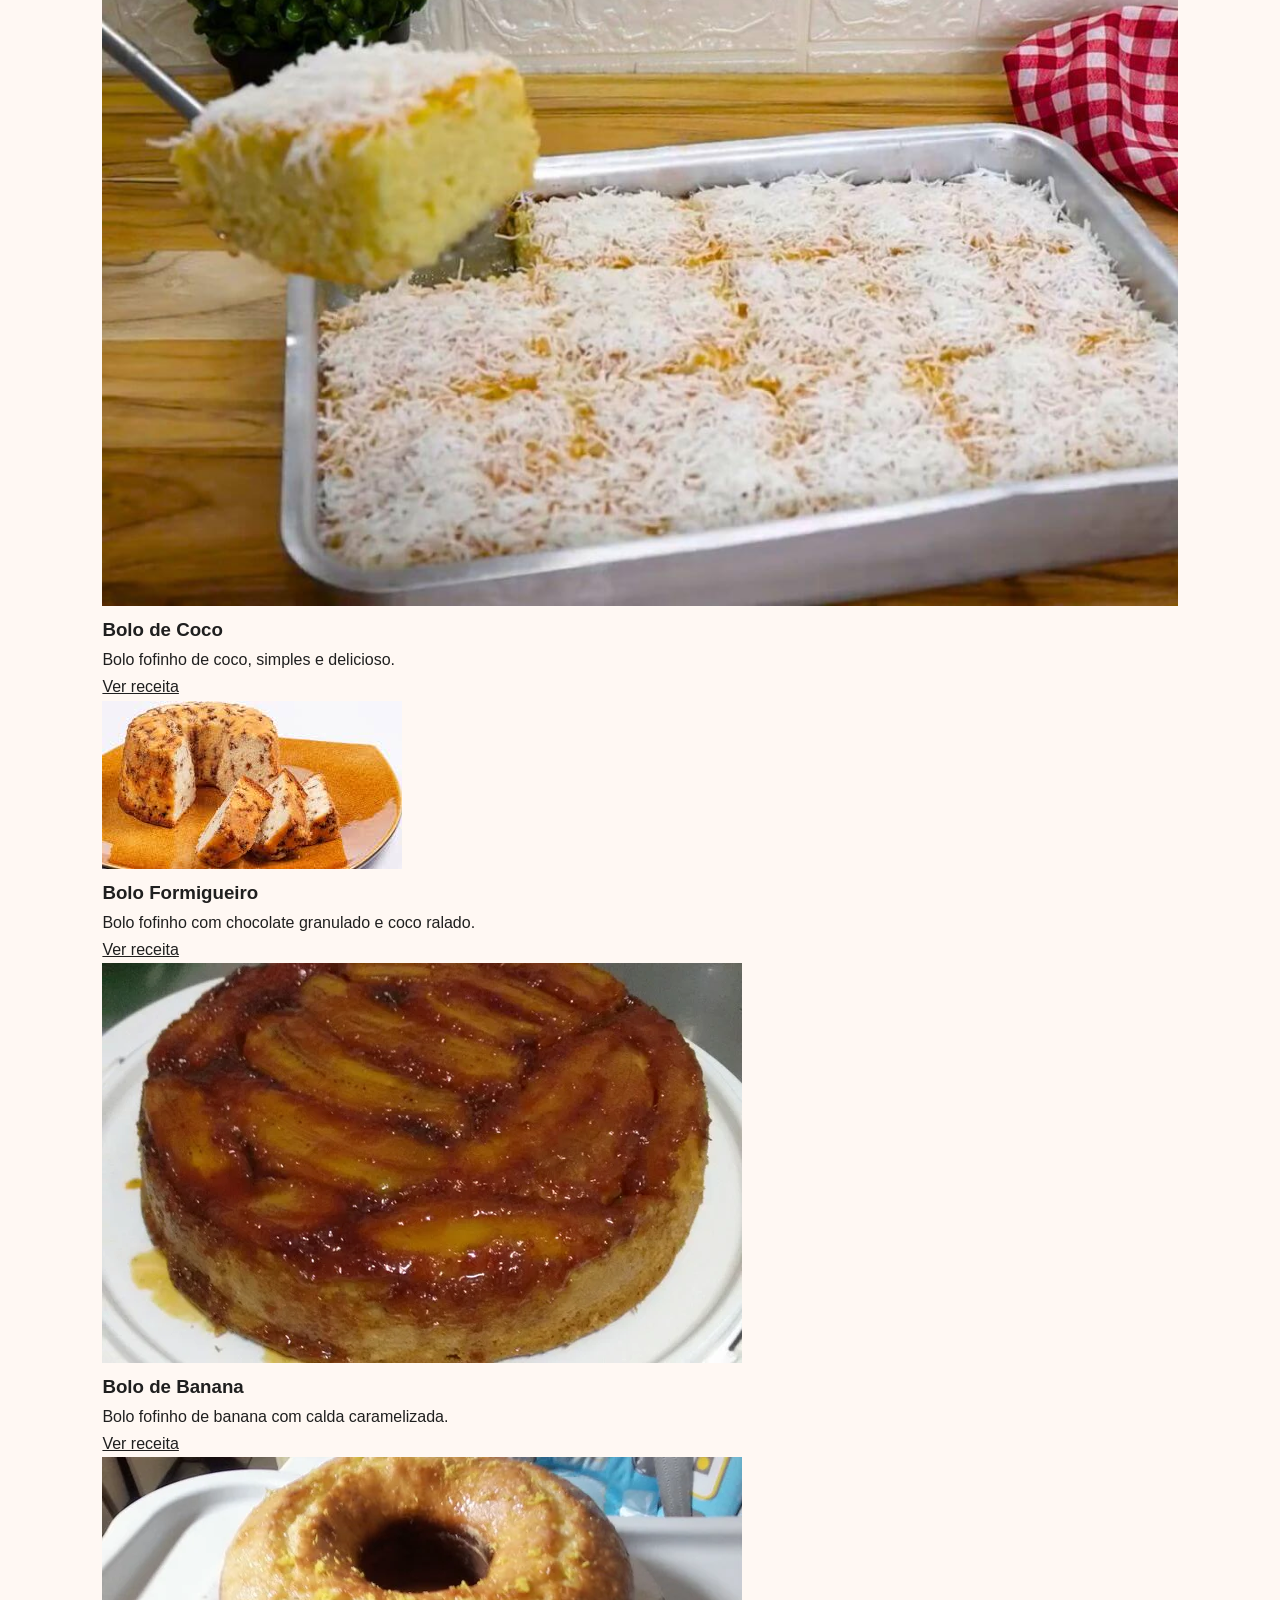
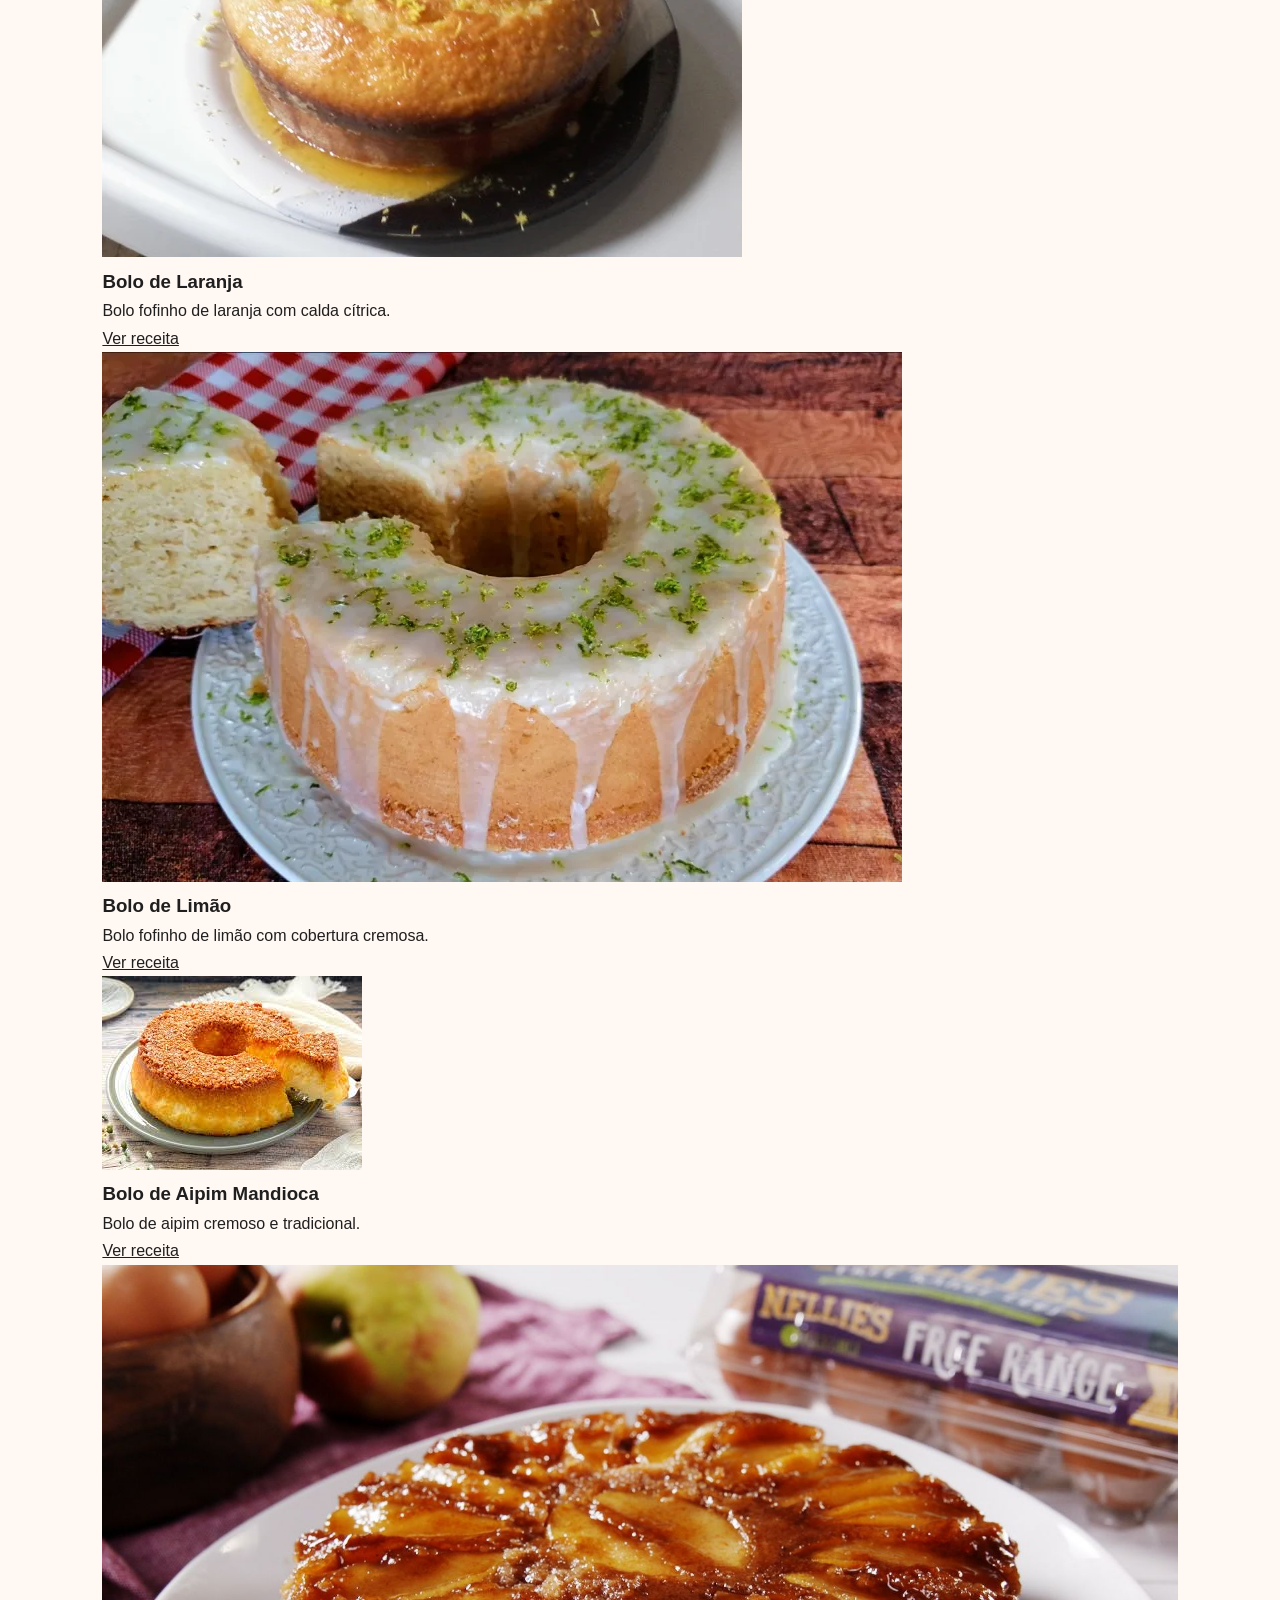
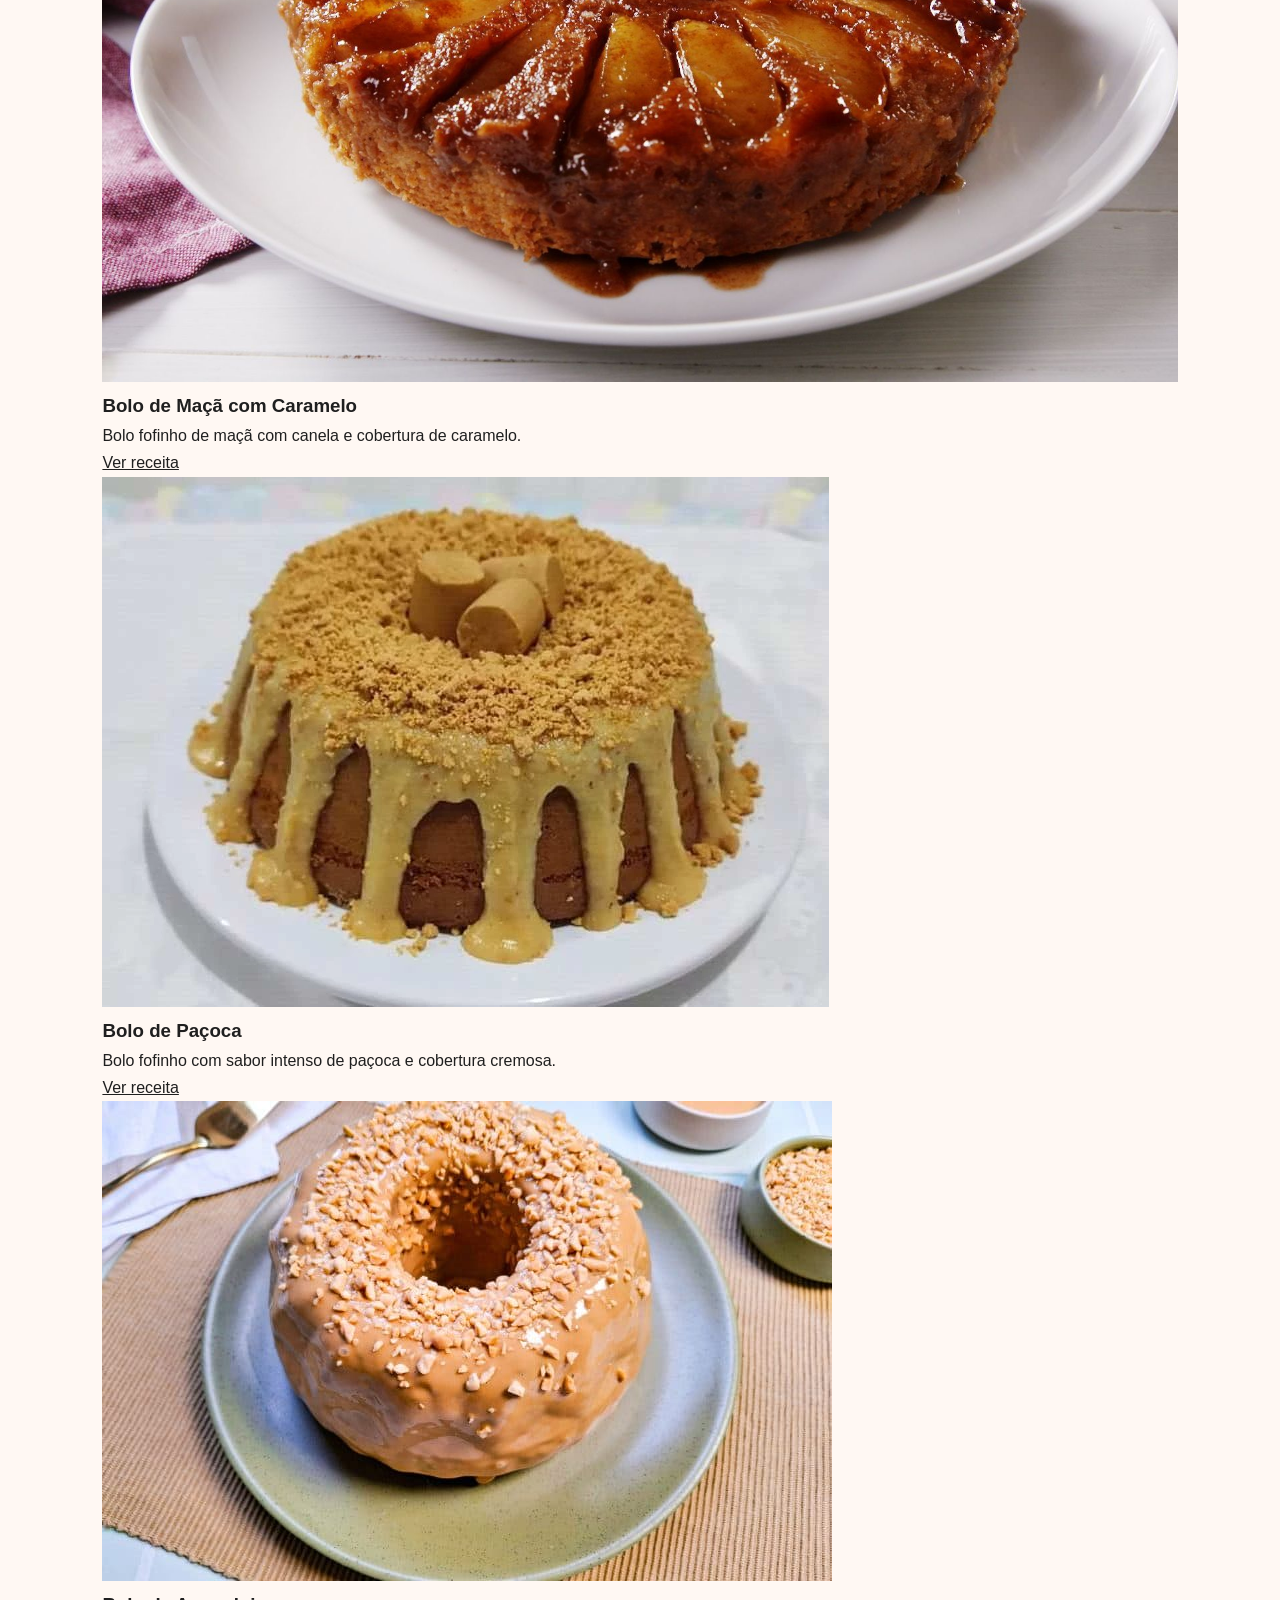
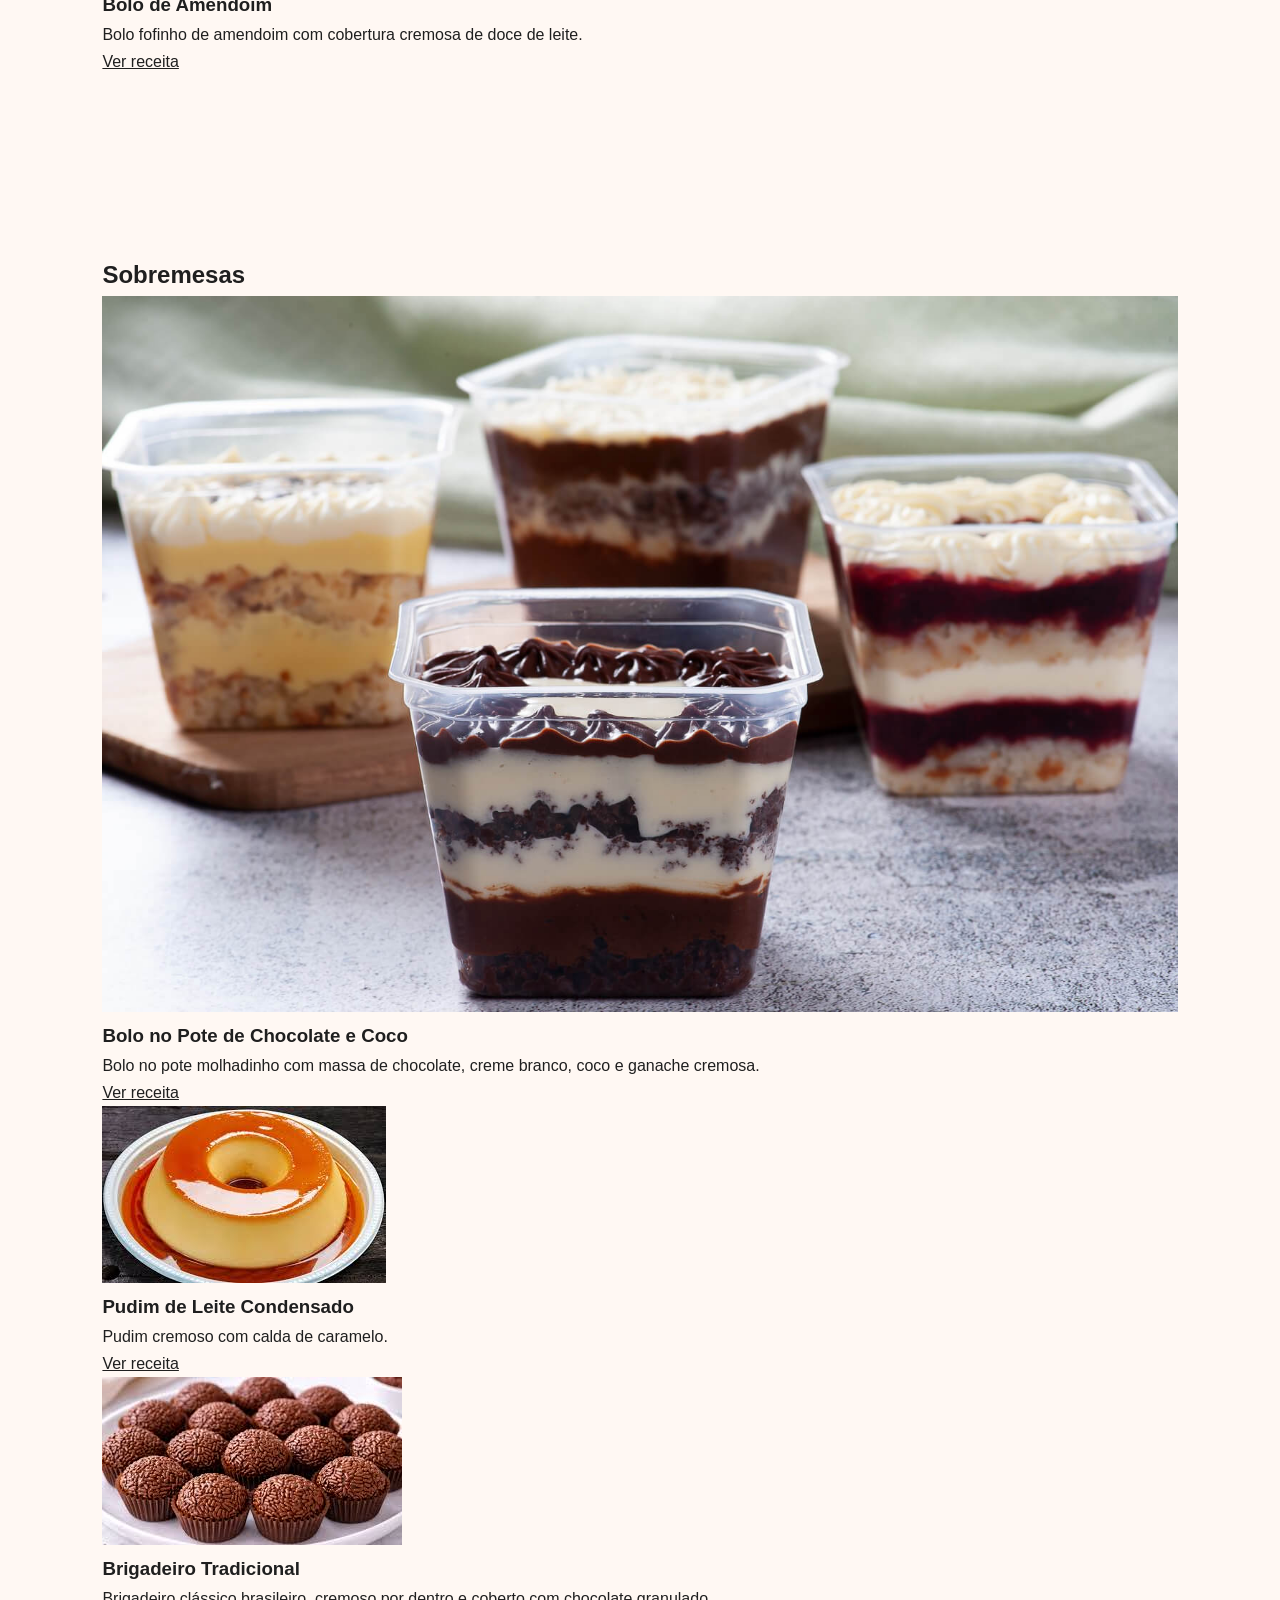
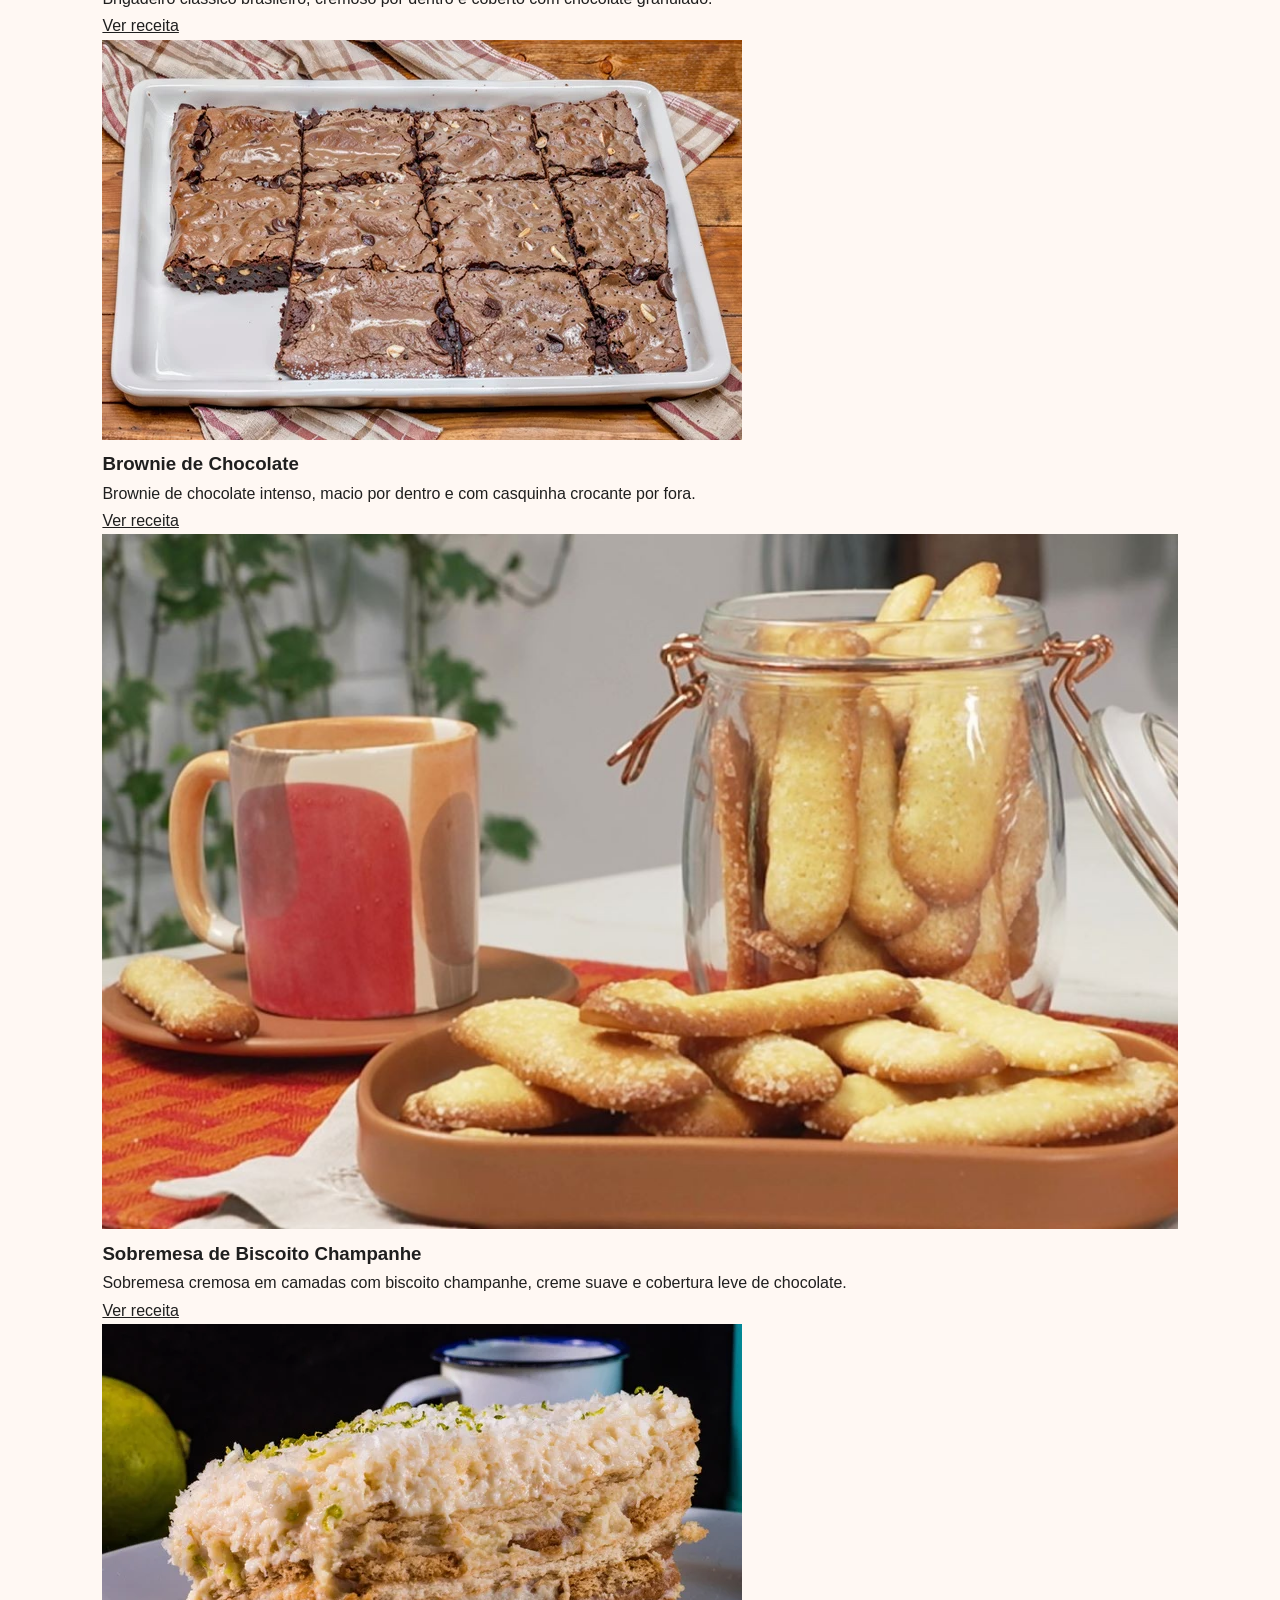
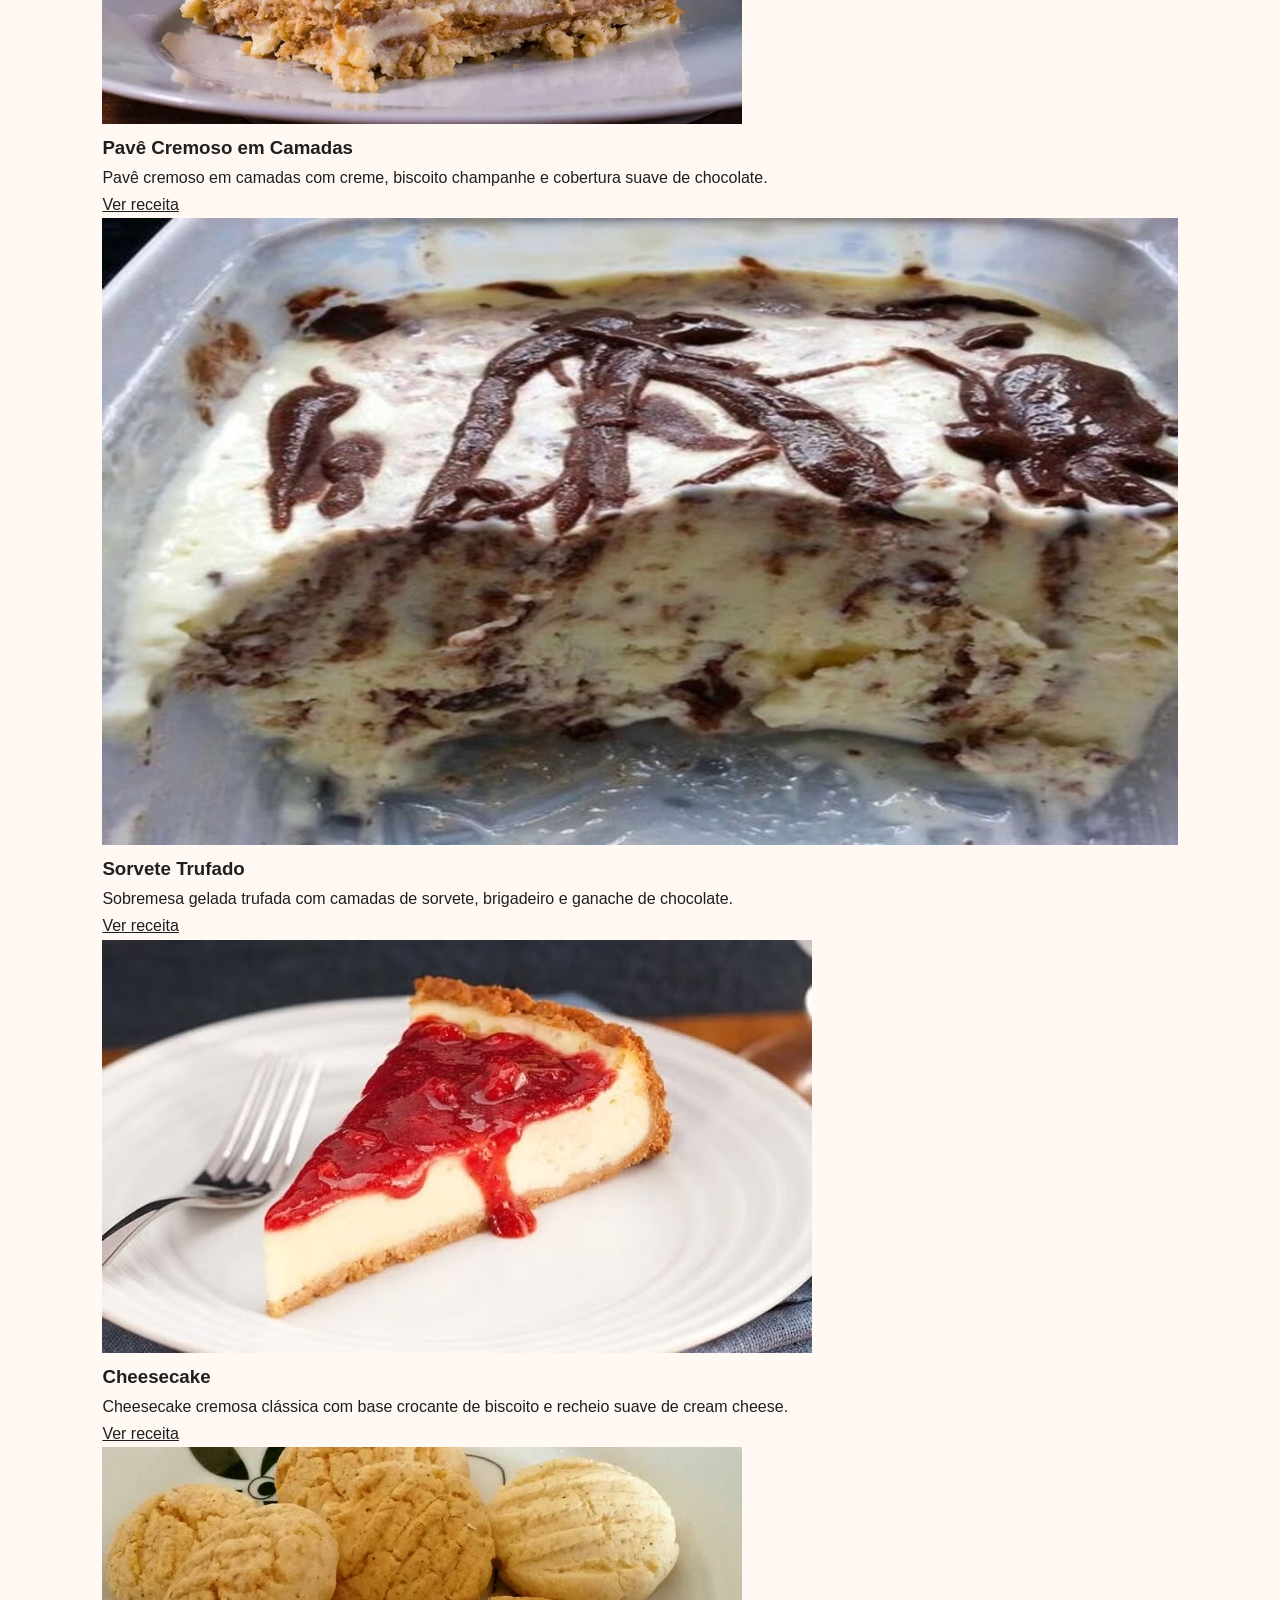
==== commit 0d3eb1d4: "Update index.html" ====
--- a/index.html
+++ b/index.html
@@ -2,564 +2,118 @@
 <html lang="pt-BR">
 
 <head>
+<meta charset="UTF-8">
+<meta name="viewport" content="width=device-width, initial-scale=1.0">
 
-<meta charset="UTF-8">
+<title>Bolos e Receitas | Receitas fáceis e caseiras</title>
 
-<meta name="viewport"
-content="width=device-width, initial-scale=1.0">
+<meta name="description" content="Receitas fáceis de bolos, sobremesas e doces caseiros. Aprenda passo a passo.">
+<meta name="robots" content="index, follow">
+<link rel="canonical" href="https://bolosereceitas.com">
 
-<title>Bolos e Receitas</title>
-
-<meta name="description"
-content="Receitas fáceis de bolos, sobremesas e comidas caseiras. Aprenda a cozinhar com passos simples.">
-
-<meta name="robots"
-content="index, follow">
-
-<!-- PERFORMANCE -->
-
-<link rel="preconnect"
-href="https://fonts.googleapis.com">
-
-<link rel="preconnect"
-href="https://fonts.gstatic.com"
-crossorigin>
-
-<!-- FONTS -->
-
-<link
-href="https://fonts.googleapis.com/css2?family=Poppins:wght@400;600;700&display=swap"
-rel="stylesheet">
+<!-- OPEN GRAPH -->
+<meta property="og:title" content="Bolos e Receitas">
+<meta property="og:description" content="Receitas fáceis de bolos e sobremesas caseiras.">
+<meta property="og:type" content="website">
 
 <!-- CSS -->
-
-<link rel="stylesheet"
-href="./style.css">
-
-<!-- PRELOAD HERO IMAGE -->
-
-<link
-rel="preload"
-as="image"
-href="./vulcao.webp">
-
-<!-- OPEN GRAPH -->
-
-<meta property="og:title"
-content="Bolos e Receitas">
-
-<meta property="og:description"
-content="Receitas fáceis de bolos, sobremesas e comidas caseiras.">
-
-<meta property="og:type"
-content="website">
-
-<meta property="og:image"
-content="https://bolosereceitas.com/vulcao.webp">
-
-<meta property="og:url"
-content="https://bolosereceitas.com">
-
-<!-- ADSENSE -->
-
-<script async
-src="https://pagead2.googlesyndication.com/pagead/js/adsbygoogle.js?client=ca-pub-3075990199340465"
-crossorigin="anonymous"></script>
-
-<meta name="google-adsense-account"
-content="ca-pub-3075990199340465">
-
-<!-- ICONS -->
-
-<link rel="icon"
-type="image/png"
-sizes="512x512"
-href="./android-chrome-512x512.png">
-
-<link rel="icon"
-type="image/png"
-sizes="32x32"
-href="./favicon-32x32.png">
-
-<link rel="icon"
-type="image/png"
-sizes="16x16"
-href="./favicon-16x16.png">
-
-<link rel="icon"
-href="./favicon.ico"
-type="image/x-icon">
-
-<link rel="apple-touch-icon"
-href="./apple-touch-icon.png">
-
-<meta name="theme-color"
-content="#ffffff">
+<link rel="stylesheet" href="./style.css">
 
 </head>
 
 <body>
 
-<!-- HEADER -->
-
 <header>
-
-<div class="logo">
-Bolos e Receitas
-</div>
+<div class="logo">Bolos e Receitas</div>
 
 <nav>
-
-<a href="#inicio">
-Início
-</a>
-
-<a href="#bolos">
-Bolos
-</a>
-
-<a href="#sobremesas">
-Sobremesas
-</a>
-
-<a href="#sobre">
-Sobre
-</a>
-
-<a href="#contato">
-Contato
-</a>
-
+<a href="#inicio">Início</a>
+<a href="#bolos">Bolos</a>
+<a href="#sobremesas">Sobremesas</a>
 </nav>
-
 </header>
-
-<!-- MAIN -->
 
 <main>
 
-<!-- HERO -->
-
 <section class="hero" id="inicio">
-
-<div class="hero-text">
-
-<div class="tag">
-Receitas deliciosas e fáceis
-</div>
-
-<h1>
-As Melhores Receitas Estão Aqui 🍰
-</h1>
-
-<p>
-Receitas completas com ingredientes e modo de preparo.
-</p>
-
-<!-- SEARCH -->
+<h1>As melhores receitas caseiras 🍰</h1>
 
 <div class="search-box">
-
-<input
-type="text"
-id="searchInput"
-placeholder="Digite uma receita..."
-aria-label="Buscar receita">
-
-<button id="searchBtn">
-Buscar
-</button>
-
+<input type="text" id="searchInput" placeholder="Buscar receita...">
+<button id="searchBtn">Buscar</button>
 </div>
-
-</div>
-
 </section>
 
-<!-- BOLOS -->
-
-<section class="section" id="bolos">
-
-<div class="title">
-
-<h2>
-Bolos
-</h2>
-
-<p>
-Bolos fofinhos e deliciosos.
-</p>
-
-</div>
-
-<div class="recipes"
-id="bolosContainer">
-</div>
-
+<section id="bolos" class="section">
+<h2>Bolos</h2>
+<div id="bolosContainer"></div>
 </section>
 
-<!-- SOBREMESAS -->
-
-<section class="section" id="sobremesas">
-
-<div class="title">
-
-<h2>
-Sobremesas
-</h2>
-
-<p>
-Sobremesas incríveis e irresistíveis.
-</p>
-
-</div>
-
-<div class="recipes"
-id="sobremesasContainer">
-</div>
-
-</section>
-
-<!-- SOBRE -->
-
-<section class="section"
-id="sobre">
-
-<div class="newsletter">
-
-<h2>
-Sobre
-</h2>
-
-<p>
-O Bolos e Receitas é um site criado para compartilhar receitas simples,
-práticas e deliciosas para o dia a dia.
-
-Nosso objetivo é ajudar pessoas que gostam de cozinhar em casa,
-trazendo receitas de bolos, sobremesas e pratos fáceis.
-</p>
-
-</div>
-
-</section>
-
-<!-- CONTATO -->
-
-<section class="section"
-id="contato">
-
-<div class="newsletter">
-
-<h2>
-Contato
-</h2>
-
-<p>
-bolosereceitas2026@outlook.com
-</p>
-
-</div>
-
+<section id="sobremesas" class="section">
+<h2>Sobremesas</h2>
+<div id="sobremesasContainer"></div>
 </section>
 
 </main>
 
-<!-- FOOTER -->
-
 <footer>
-
-<h2>
-Bolos e Receitas
-</h2>
-
-<p>
-Receitas caseiras fáceis e deliciosas.
-</p>
-
-<a href="politica.html">
-Política de Privacidade
-</a>
-
-<a href="termos.html">
-Termos de Uso
-</a>
-
+<p>© 2026 Bolos e Receitas</p>
 </footer>
-
-<!-- COPYRIGHT -->
-
-<div class="copyright">
-
-© 2026 Bolos e Receitas -
-Todos os direitos reservados.
-
-</div>
-
-<!-- SCRIPT -->
 
 <script>
 
 let receitas = [];
 
-const bolosContainer =
-document.getElementById("bolosContainer");
+const bolosContainer = document.getElementById("bolosContainer");
+const sobremesasContainer = document.getElementById("sobremesasContainer");
+const searchInput = document.getElementById("searchInput");
 
-const sobremesasContainer =
-document.getElementById("sobremesasContainer");
-
-const searchInput =
-document.getElementById("searchInput");
-
-const searchBtn =
-document.getElementById("searchBtn");
-
-/* =========================
-   SALVAR POSIÇÃO
-========================= */
-
-function salvarScroll() {
-
-  localStorage.setItem(
-    "scrollPos",
-    window.scrollY
-  );
-
-}
-
-/* =========================
-   HEADER SCROLL
-========================= */
-
-let lastScrollTop = 0;
-
-window.addEventListener("scroll", () => {
-
-  const header =
-  document.querySelector("header");
-
-  if (!header) return;
-
-  const scrollTop =
-    window.pageYOffset ||
-    document.documentElement.scrollTop;
-
-  if (
-    scrollTop > lastScrollTop &&
-    scrollTop > 80
-  ) {
-
-    header.classList.add("hide");
-
-  } else {
-
-    header.classList.remove("hide");
-
-  }
-
-  lastScrollTop =
-    scrollTop <= 0 ? 0 : scrollTop;
-
+fetch("./receitas.json")
+.then(r => r.json())
+.then(data => {
+  receitas = data;
+  render();
 });
 
-/* =========================
-   FETCH JSON
-========================= */
-
-fetch("./receitas.json")
-
-.then(res => res.json())
-
-.then(data => {
-
-  receitas = data;
-
-  render();
-
-})
-
-.catch(() => {
-
-  bolosContainer.innerHTML = `
-    <p>
-      Erro ao carregar receitas.
-    </p>
-  `;
-
-});
-
-/* =========================
-   RENDER
-========================= */
-
 function render() {
-
   bolosContainer.innerHTML = "";
-
   sobremesasContainer.innerHTML = "";
 
-  receitas.forEach((item) => {
+  receitas.forEach(item => {
 
     const card = `
-
-      <article
-      class="recipe-card"
-      data-name="${item.nome.toLowerCase()}">
-
-        <img
-          src="${item.imagem}"
-          alt="${item.nome}"
-          width="400"
-          height="300"
-          loading="lazy"
-          decoding="async"
-        >
-
-        <div class="recipe-info">
-
-          <h3>
-            ${item.nome}
-          </h3>
-
-          <p>
-            ${item.descricao}
-          </p>
-
-          <a
-          href="receita.html?id=${item.id}"
-          class="btn-receita"
-          onclick="salvarScroll()">
-
-            Ver Receita
-
-          </a>
-
-        </div>
-
-      </article>
-
+      <div class="card" data-name="${item.nome.toLowerCase()}">
+        <img src="${item.imagem}" alt="${item.nome}">
+        <h3>${item.nome}</h3>
+        <p>${item.descricao}</p>
+        <a href="receita.html?id=${item.id}">Ver receita</a>
+      </div>
     `;
 
     if (item.categoria === "bolos") {
-
       bolosContainer.innerHTML += card;
-
     } else {
-
       sobremesasContainer.innerHTML += card;
-
     }
 
   });
-
 }
 
-/* =========================
-   BUSCA
-========================= */
+function buscar() {
+  const value = searchInput.value.toLowerCase();
 
-function searchRecipe() {
+  document.querySelectorAll(".card").forEach(card => {
+    const name = card.dataset.name;
 
-  const value =
-    searchInput.value.toLowerCase();
-
-  const cards =
-    document.querySelectorAll(
-      ".recipe-card"
-    );
-
-  let found = false;
-
-  cards.forEach(card => {
-
-    const recipeName =
-      card.dataset.name;
-
-    if (
-      recipeName.includes(value)
-    ) {
-
-      card.scrollIntoView({
-        behavior:"smooth",
-        block:"center"
-      });
-
-      card.style.border =
-        "3px solid #ff6b35";
-
-      found = true;
-
-      setTimeout(() => {
-
-        card.style.border = "none";
-
-      }, 2000);
-
+    if (name.includes(value)) {
+      card.scrollIntoView({ behavior: "smooth" });
+      card.style.border = "2px solid orange";
+      setTimeout(() => card.style.border = "none", 2000);
     }
-
   });
-
-  if (!found && value !== "") {
-
-    alert("Receita não encontrada!");
-
-  }
-
 }
 
-searchBtn.addEventListener(
-  "click",
-  searchRecipe
-);
-
-searchInput.addEventListener(
-  "keyup",
-  (e) => {
-
-    if (e.key === "Enter") {
-
-      searchRecipe();
-
-    }
-
-});
-
-/* =========================
-   RESTAURAR SCROLL
-========================= */
-
-if ('scrollRestoration' in history) {
-
-  history.scrollRestoration =
-    'manual';
-
-}
-
-function restaurarScroll() {
-
-  const pos =
-    localStorage.getItem(
-      "scrollPos"
-    );
-
-  if (pos !== null) {
-
-    window.scrollTo(
-      0,
-      parseInt(pos)
-    );
-
-    localStorage.removeItem(
-      "scrollPos"
-    );
-
-  }
-
-}
-
-window.addEventListener(
-  "pageshow",
-  restaurarScroll
-);
+document.getElementById("searchBtn").onclick = buscar;
 
 </script>
 
--- a/style.css
+++ b/style.css
@@ -1,7 +1,3 @@
-/* =========================
-   RESET
-========================= */
-
 *{
   margin:0;
   padding:0;
@@ -9,31 +5,75 @@
 }
 
 :root{
+
   --primary:#ff6b35;
   --primary-hover:#e85a2a;
-  --text:#222;
-  --text-light:#555;
+
+  /* contraste melhor */
+  --text:#1f1f1f;
+  --text-light:#444;
+
   --bg:#fff8f3;
   --white:#ffffff;
-  --shadow:0 10px 30px rgba(0,0,0,0.06);
+
+  --border:#ececec;
+
+  --shadow:
+  0 8px 24px rgba(0,0,0,0.06);
+
   --radius:24px;
-}
+
+}
+
+/* =========================
+   BASE
+========================= */
 
 html{
   scroll-behavior:smooth;
 }
 
 body{
+
   font-family:'Poppins',sans-serif;
+
   background:var(--bg);
+
   color:var(--text);
+
   overflow-x:hidden;
+
   padding-top:90px;
-  line-height:1.6;
-
-  /* melhora renderização */
+
+  line-height:1.7;
+
   text-rendering:optimizeLegibility;
+
   -webkit-font-smoothing:antialiased;
+
+}
+
+/* melhora SEO/acessibilidade */
+
+img{
+  max-width:100%;
+  height:auto;
+}
+
+a{
+  color:inherit;
+}
+
+/* foco acessível */
+
+a:focus,
+button:focus,
+input:focus{
+
+  outline:3px solid rgba(255,107,53,.25);
+
+  outline-offset:3px;
+
 }
 
 /* =========================
@@ -41,37 +81,50 @@
 ========================= */
 
 header{
+
   width:100%;
+
   padding:18px 40px;
 
   position:fixed;
+
   top:0;
   left:0;
+
   z-index:1000;
 
   display:flex;
+
   justify-content:space-between;
+
   align-items:center;
 
-  background:rgba(255,255,255,0.78);
-
-  /* blur otimizado */
-  backdrop-filter:blur(8px);
-  -webkit-backdrop-filter:blur(8px);
-
-  border-bottom:1px solid rgba(255,255,255,0.3);
-
-  box-shadow:0 4px 18px rgba(0,0,0,0.05);
+  background:rgba(255,255,255,0.92);
+
+  /* blur leve = mais performance */
+  backdrop-filter:blur(6px);
+
+  -webkit-backdrop-filter:blur(6px);
+
+  border-bottom:1px solid var(--border);
+
+  box-shadow:
+  0 4px 14px rgba(0,0,0,0.04);
 
   transition:
   transform .35s ease,
   opacity .35s ease;
+
 }
 
 header.hide{
+
   transform:translateY(-120%);
+
   opacity:0;
+
   pointer-events:none;
+
 }
 
 /* =========================
@@ -79,10 +132,15 @@
 ========================= */
 
 .logo{
+
   font-size:30px;
-  font-weight:800;
+
+  font-weight:700;
+
   color:var(--primary);
-  letter-spacing:.5px;
+
+  letter-spacing:.4px;
+
 }
 
 /* =========================
@@ -90,29 +148,49 @@
 ========================= */
 
 nav{
+
   display:flex;
+
   gap:24px;
+
   flex-wrap:wrap;
+
 }
 
 nav a{
+
   text-decoration:none;
+
   font-weight:600;
+
   font-size:15px;
-  color:#333;
+
+  color:#2f2f2f;
+
   position:relative;
+
   transition:.25s ease;
+
 }
 
 nav a::after{
+
   content:"";
+
   position:absolute;
+
   left:0;
+
   bottom:-5px;
+
   width:0%;
+
   height:2px;
+
   background:var(--primary);
+
   transition:.25s ease;
+
 }
 
 nav a:hover{
@@ -128,14 +206,19 @@
 ========================= */
 
 .hero{
-  min-height:85vh;
+
+  min-height:82vh;
 
   display:flex;
+
   justify-content:center;
+
   align-items:center;
+
   text-align:center;
 
   padding:80px 8%;
+
 }
 
 .hero-text{
@@ -143,10 +226,12 @@
 }
 
 .tag{
+
   display:inline-block;
 
   background:#ffe2d6;
-  color:var(--primary);
+
+  color:#c74e24;
 
   padding:10px 18px;
 
@@ -155,27 +240,41 @@
   font-weight:600;
 
   margin-bottom:25px;
+
 }
 
 .hero-text h1{
+
   font-size:clamp(42px,7vw,68px);
+
   line-height:1.1;
+
   margin-bottom:25px;
+
+  color:#1b1b1b;
+
 }
 
 .hero-text p{
+
   font-size:20px;
+
   color:var(--text-light);
+
   line-height:1.8;
+
   margin-bottom:35px;
-}
-
-/* =========================
-   BUSCA
+
+}
+
+/* =========================
+   SEARCH
 ========================= */
 
 .search-box{
+
   display:flex;
+
   align-items:center;
 
   background:var(--white);
@@ -187,23 +286,35 @@
   box-shadow:var(--shadow);
 
   max-width:700px;
+
   margin:auto;
+
 }
 
 .search-box input{
+
   flex:1;
 
   border:none;
+
   outline:none;
 
   padding:18px;
 
   font-size:16px;
 
+  color:var(--text);
+
   background:transparent;
+
+}
+
+.search-box input::placeholder{
+  color:#777;
 }
 
 .search-box button{
+
   border:none;
 
   background:var(--primary);
@@ -218,11 +329,18 @@
 
   font-weight:600;
 
-  transition:.25s ease;
+  transition:
+  background .2s ease,
+  transform .2s ease;
+
 }
 
 .search-box button:hover{
+
   background:var(--primary-hover);
+
+  transform:translateY(-1px);
+
 }
 
 /* =========================
@@ -234,18 +352,29 @@
 }
 
 .title{
+
   text-align:center;
+
   margin-bottom:60px;
+
 }
 
 .title h2{
+
   font-size:48px;
+
   margin-bottom:15px;
+
+  color:#1f1f1f;
+
 }
 
 .title p{
+
   color:var(--text-light);
+
   font-size:18px;
+
 }
 
 /* =========================
@@ -253,12 +382,14 @@
 ========================= */
 
 .recipes{
+
   display:grid;
 
   grid-template-columns:
   repeat(auto-fit,minmax(280px,1fr));
 
   gap:30px;
+
 }
 
 /* =========================
@@ -266,6 +397,7 @@
 ========================= */
 
 .recipe-card{
+
   background:var(--white);
 
   border-radius:var(--radius);
@@ -273,50 +405,66 @@
   overflow:hidden;
 
   box-shadow:var(--shadow);
+
+  border:1px solid #f2f2f2;
 
   transition:
   transform .25s ease,
   box-shadow .25s ease;
+
 }
 
 .recipe-card:hover{
-  transform:translateY(-8px);
+
+  transform:translateY(-6px);
 
   box-shadow:
-  0 16px 35px rgba(0,0,0,0.08);
-}
-
-/* imagem otimizada */
+  0 14px 30px rgba(0,0,0,0.08);
+
+}
 
 .recipe-card img{
+
   width:100%;
+
   height:240px;
 
   object-fit:cover;
 
   display:block;
-}
-
-/* conteúdo */
+
+}
 
 .recipe-info{
   padding:25px;
 }
 
 .recipe-info h3{
+
   font-size:28px;
+
   margin-bottom:12px;
+
+  color:#1f1f1f;
+
 }
 
 .recipe-info p{
+
   color:var(--text-light);
+
   line-height:1.7;
+
   margin-bottom:20px;
-}
-
-/* botão */
+
+}
+
+/* =========================
+   BUTTON
+========================= */
 
 .btn-receita{
+
   display:inline-block;
 
   padding:14px 20px;
@@ -334,18 +482,23 @@
   transition:
   transform .2s ease,
   opacity .2s ease;
+
 }
 
 .btn-receita:hover{
-  opacity:.92;
-  transform:scale(1.03);
-}
-
-/* =========================
-   RECEITA
+
+  opacity:.94;
+
+  transform:translateY(-2px);
+
+}
+
+/* =========================
+   RECIPE PAGE
 ========================= */
 
 .recipe-page{
+
   max-width:900px;
 
   margin:auto;
@@ -357,9 +510,11 @@
   border-radius:var(--radius);
 
   box-shadow:var(--shadow);
+
 }
 
 .recipe-image{
+
   width:100%;
 
   max-height:450px;
@@ -371,28 +526,39 @@
   margin-bottom:20px;
 
   display:block;
+
 }
 
 .recipe-content{
+
   margin-top:20px;
+
   line-height:1.9;
+
+  color:#2f2f2f;
+
 }
 
 .recipe-content ul,
 .recipe-content ol{
-  padding-left:22px;
+
+  padding-left:24px;
+
 }
 
 .recipe-content h2,
 .recipe-content h3{
+
   margin-top:24px;
-}
-
-/* =========================
-   NEWSLETTER / SOBRE
+
+}
+
+/* =========================
+   NEWSLETTER
 ========================= */
 
 .newsletter{
+
   background:var(--primary);
 
   color:var(--white);
@@ -408,6 +574,11 @@
   margin:40px auto;
 
   box-shadow:var(--shadow);
+
+}
+
+.newsletter p{
+  color:#fff;
 }
 
 /* =========================
@@ -415,13 +586,15 @@
 ========================= */
 
 footer{
+
   background:#111;
 
-  color:var(--white);
+  color:#fff;
 
   text-align:center;
 
   padding:40px 20px;
+
 }
 
 footer h2{
@@ -429,13 +602,21 @@
 }
 
 footer p{
+
   margin-bottom:15px;
+
+  color:#d5d5d5;
+
 }
 
 footer a{
+
   color:#fff;
+
   text-decoration:none;
+
   margin:0 10px;
+
 }
 
 footer a:hover{
@@ -447,11 +628,17 @@
 ========================= */
 
 .copyright{
+
   background:#0b0b0b;
-  color:#ccc;
+
+  color:#c7c7c7;
+
   text-align:center;
+
   padding:14px;
+
   font-size:14px;
+
 }
 
 /* =========================
@@ -459,6 +646,7 @@
 ========================= */
 
 .recipe-modal{
+
   display:none;
 
   position:fixed;
@@ -476,12 +664,15 @@
   align-items:center;
 
   padding:20px;
+
 }
 
 .modal-content{
+
   background:var(--white);
 
   width:100%;
+
   max-width:750px;
 
   border-radius:var(--radius);
@@ -493,9 +684,11 @@
   max-height:90vh;
 
   overflow-y:auto;
+
 }
 
 .close{
+
   position:absolute;
 
   top:20px;
@@ -504,6 +697,7 @@
   font-size:35px;
 
   cursor:pointer;
+
 }
 
 /* =========================
@@ -519,8 +713,11 @@
 }
 
 ::-webkit-scrollbar-thumb{
+
   background:var(--primary);
+
   border-radius:10px;
+
 }
 
 ::-webkit-scrollbar-thumb:hover{
@@ -538,19 +735,29 @@
   }
 
   header{
+
     flex-direction:column;
+
     gap:15px;
+
     padding:18px 20px;
+
   }
 
   nav{
+
     justify-content:center;
+
     gap:18px;
+
   }
 
   .hero{
+
     min-height:auto;
+
     padding:60px 6%;
+
   }
 
   .hero-text h1{
@@ -562,8 +769,11 @@
   }
 
   .search-box{
+
     flex-direction:column;
+
     gap:10px;
+
   }
 
   .search-box button{
@@ -587,3 +797,14 @@
   }
 
 }
+
+/* reduz animações para acessibilidade */
+
+@media(prefers-reduced-motion:reduce){
+
+  *{
+    scroll-behavior:auto !important;
+    transition:none !important;
+  }
+
+}
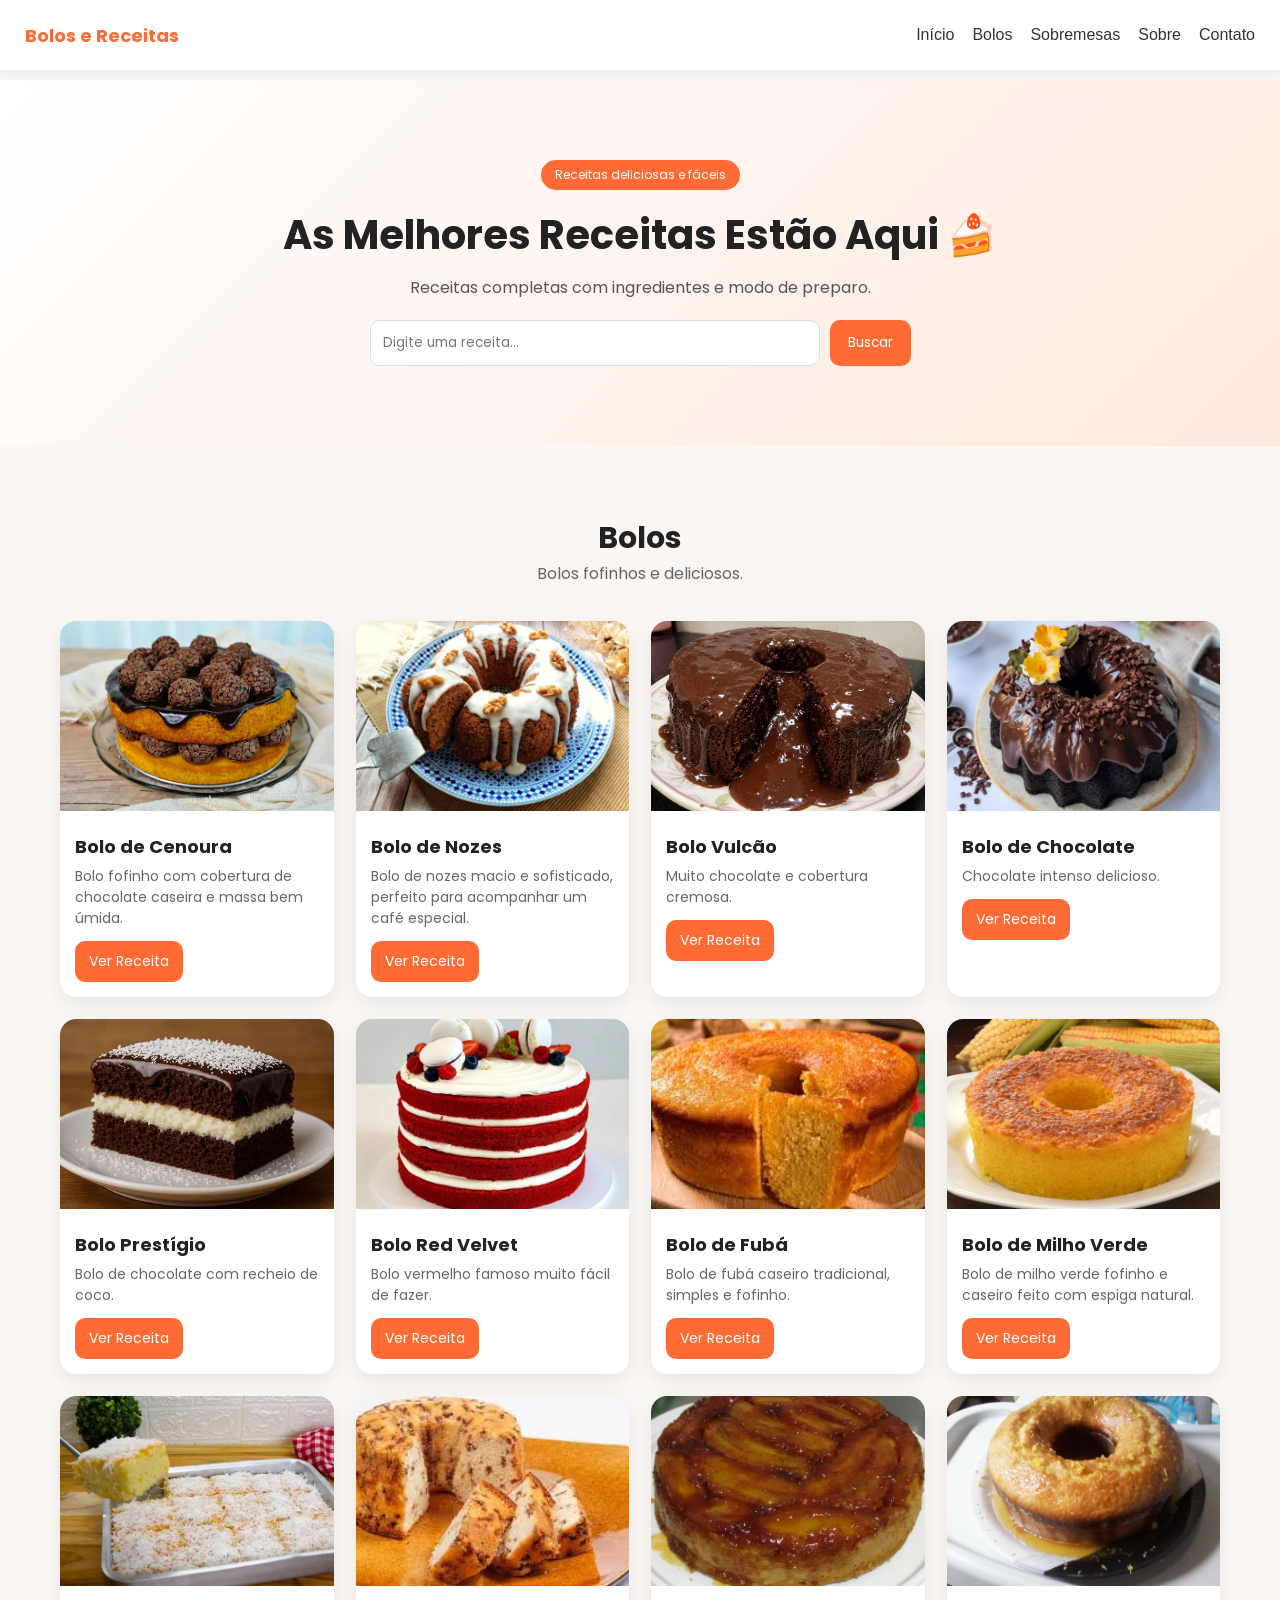
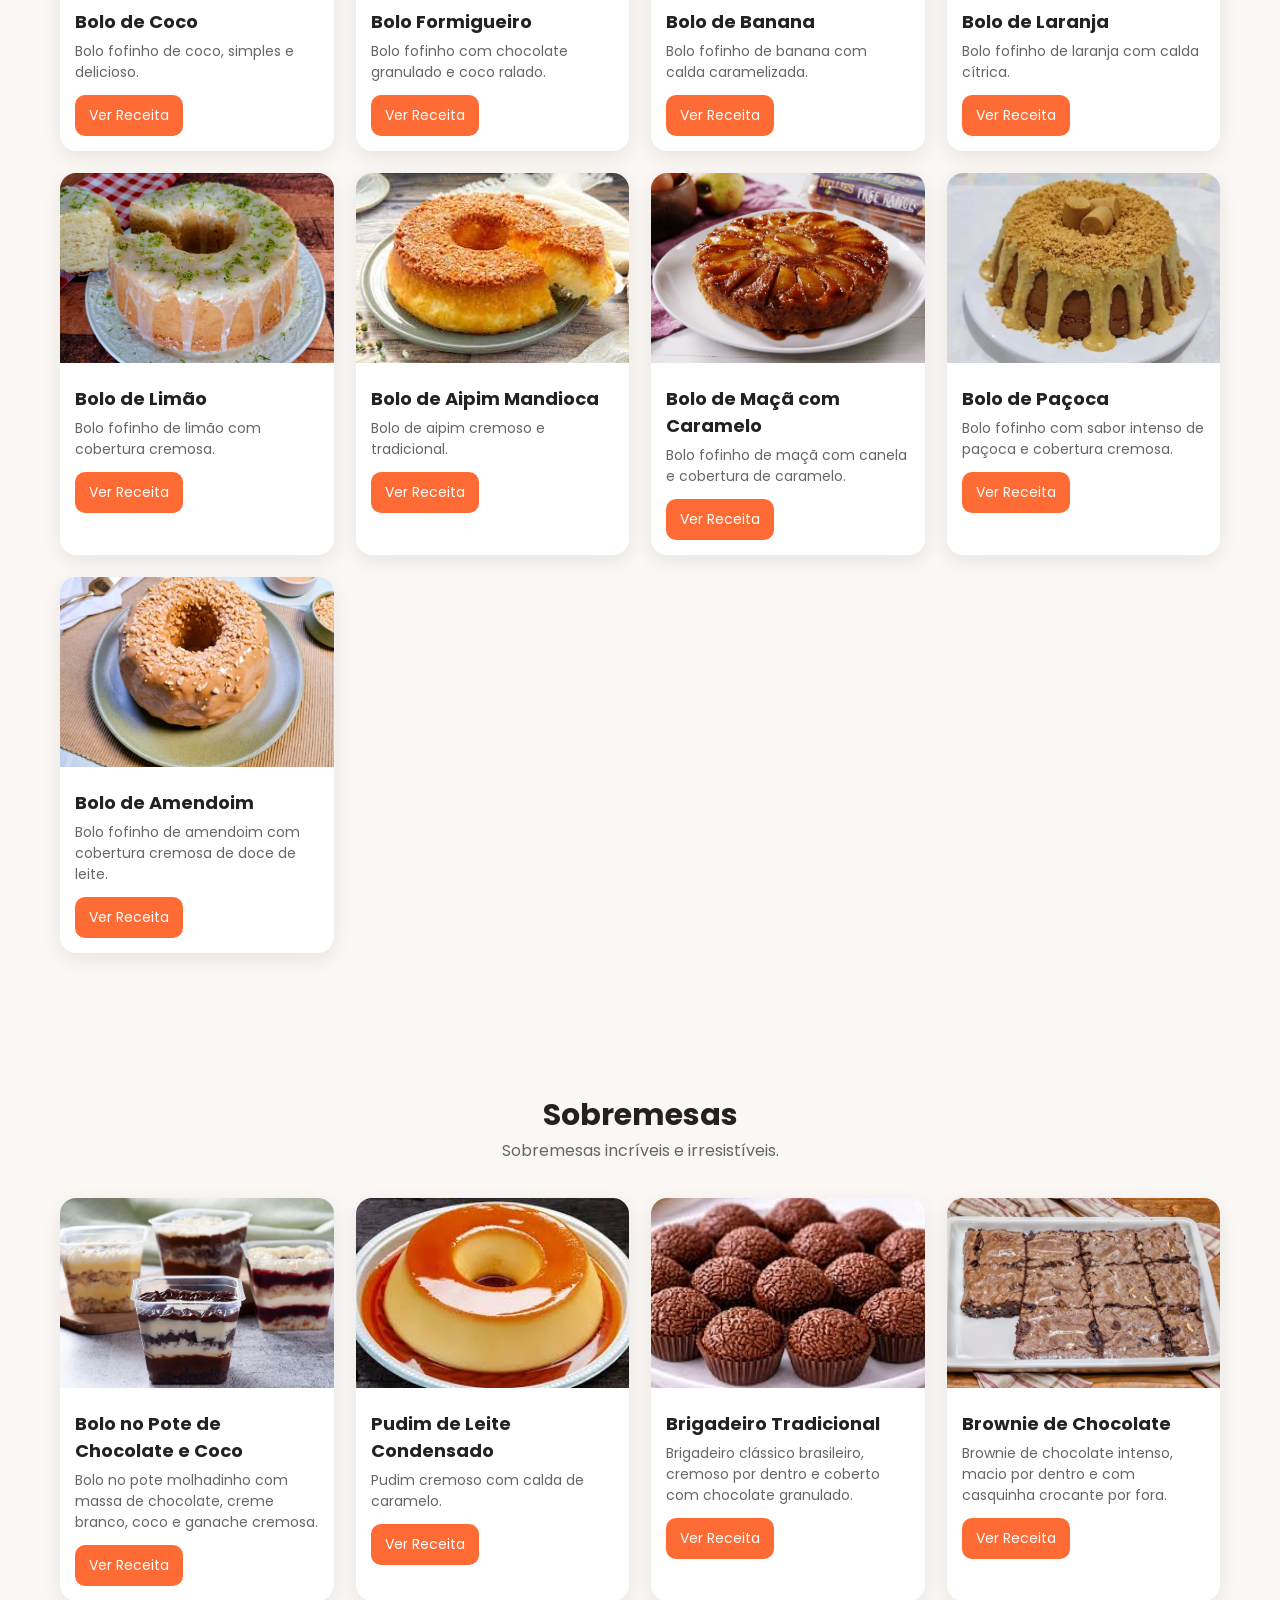
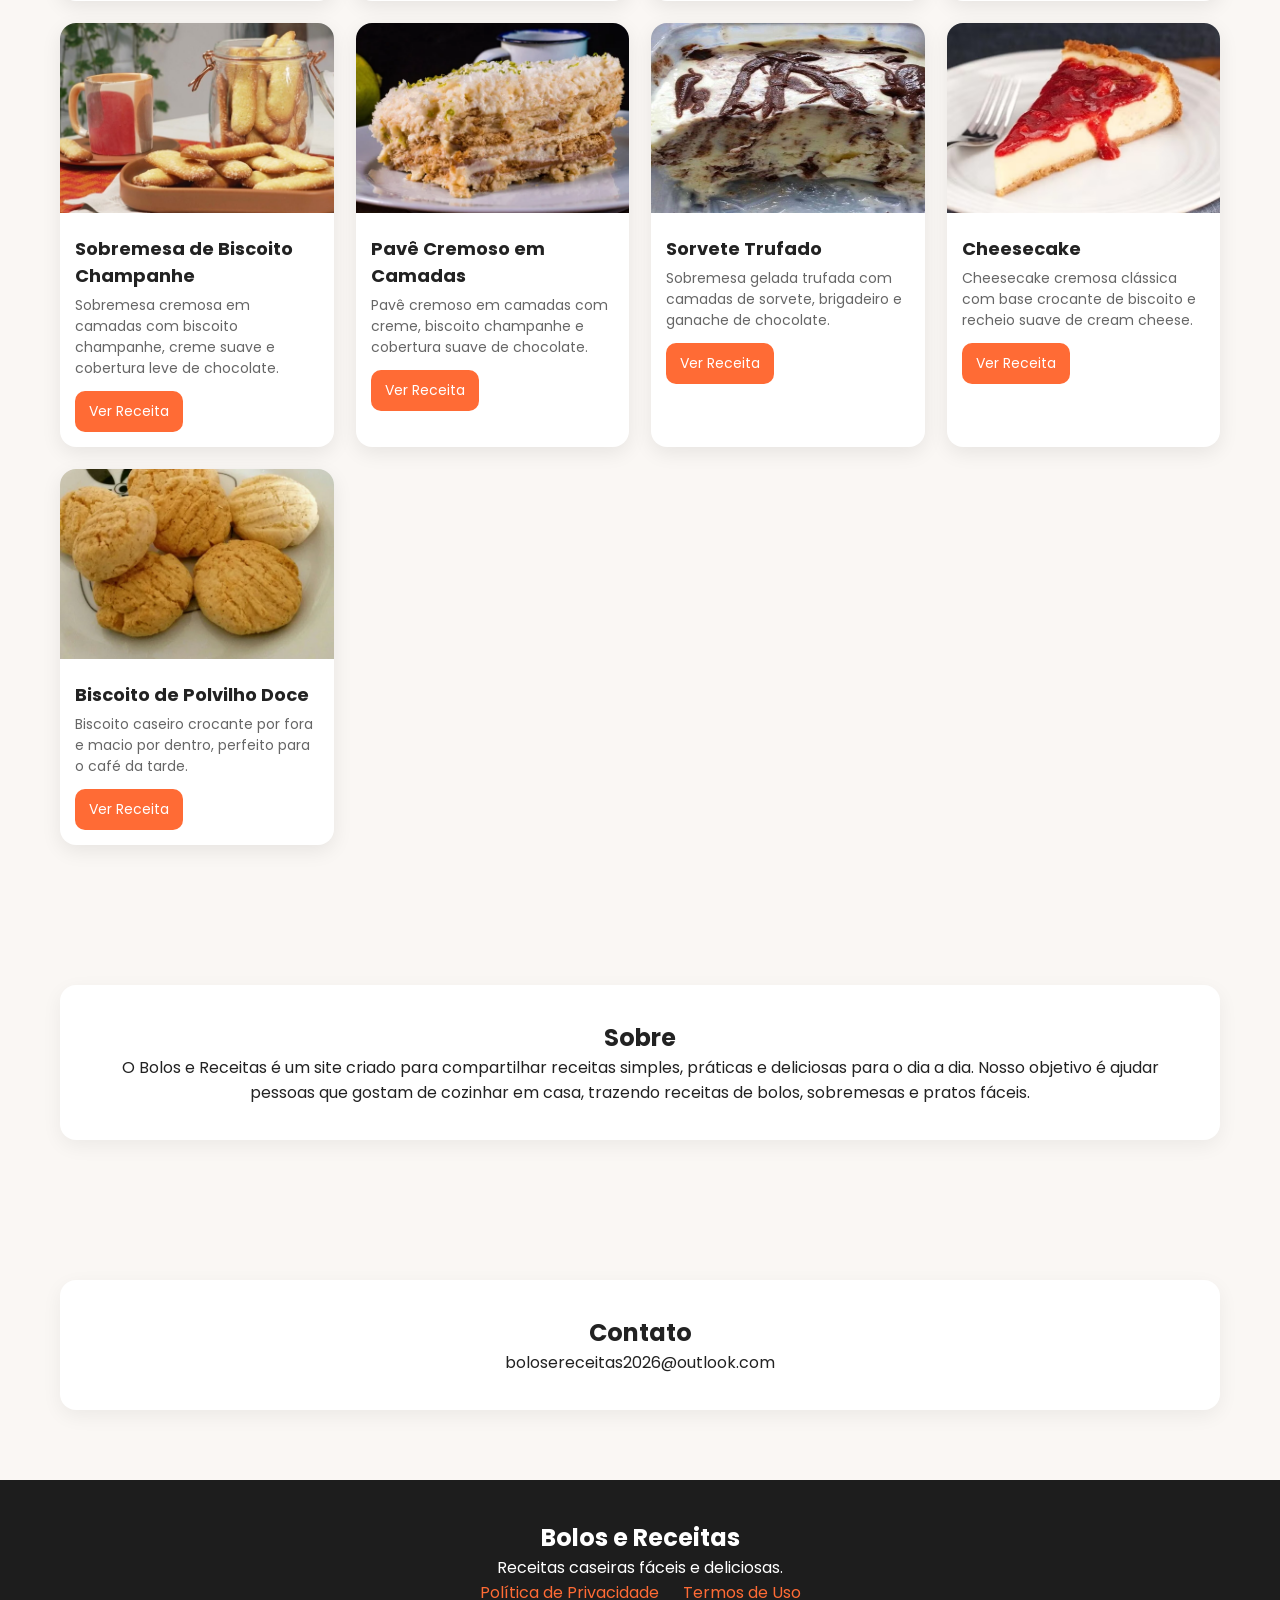
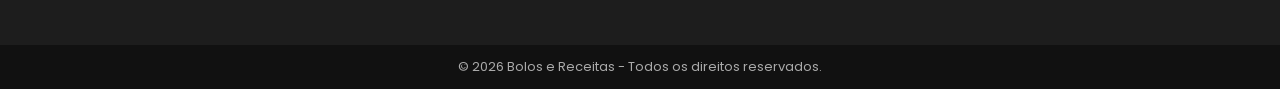
==== commit f7f177a5: "Update index.html" ====
--- a/index.html
+++ b/index.html
@@ -2,118 +2,564 @@
 <html lang="pt-BR">
 
 <head>
+
 <meta charset="UTF-8">
-<meta name="viewport" content="width=device-width, initial-scale=1.0">
-
-<title>Bolos e Receitas | Receitas fáceis e caseiras</title>
-
-<meta name="description" content="Receitas fáceis de bolos, sobremesas e doces caseiros. Aprenda passo a passo.">
-<meta name="robots" content="index, follow">
-<link rel="canonical" href="https://bolosereceitas.com">
+
+<meta name="viewport"
+content="width=device-width, initial-scale=1.0">
+
+<title>Bolos e Receitas</title>
+
+<meta name="description"
+content="Receitas fáceis de bolos, sobremesas e comidas caseiras. Aprenda a cozinhar com passos simples.">
+
+<meta name="robots"
+content="index, follow">
+
+<!-- PERFORMANCE -->
+
+<link rel="preconnect"
+href="https://fonts.googleapis.com">
+
+<link rel="preconnect"
+href="https://fonts.gstatic.com"
+crossorigin>
+
+<!-- FONTS -->
+
+<link
+href="https://fonts.googleapis.com/css2?family=Poppins:wght@400;600;700&display=swap"
+rel="stylesheet">
+
+<!-- CSS -->
+
+<link rel="stylesheet"
+href="./style.css">
+
+<!-- PRELOAD HERO IMAGE -->
+
+<link
+rel="preload"
+as="image"
+href="./vulcao.webp">
 
 <!-- OPEN GRAPH -->
-<meta property="og:title" content="Bolos e Receitas">
-<meta property="og:description" content="Receitas fáceis de bolos e sobremesas caseiras.">
-<meta property="og:type" content="website">
-
-<!-- CSS -->
-<link rel="stylesheet" href="./style.css">
+
+<meta property="og:title"
+content="Bolos e Receitas">
+
+<meta property="og:description"
+content="Receitas fáceis de bolos, sobremesas e comidas caseiras.">
+
+<meta property="og:type"
+content="website">
+
+<meta property="og:image"
+content="https://bolosereceitas.com/vulcao.webp">
+
+<meta property="og:url"
+content="https://bolosereceitas.com">
+
+<!-- ADSENSE -->
+
+<script async
+src="https://pagead2.googlesyndication.com/pagead/js/adsbygoogle.js?client=ca-pub-3075990199340465"
+crossorigin="anonymous"></script>
+
+<meta name="google-adsense-account"
+content="ca-pub-3075990199340465">
+
+<!-- ICONS -->
+
+<link rel="icon"
+type="image/png"
+sizes="512x512"
+href="./android-chrome-512x512.png">
+
+<link rel="icon"
+type="image/png"
+sizes="32x32"
+href="./favicon-32x32.png">
+
+<link rel="icon"
+type="image/png"
+sizes="16x16"
+href="./favicon-16x16.png">
+
+<link rel="icon"
+href="./favicon.ico"
+type="image/x-icon">
+
+<link rel="apple-touch-icon"
+href="./apple-touch-icon.png">
+
+<meta name="theme-color"
+content="#ffffff">
 
 </head>
 
 <body>
 
+<!-- HEADER -->
+
 <header>
-<div class="logo">Bolos e Receitas</div>
+
+<div class="logo">
+Bolos e Receitas
+</div>
 
 <nav>
-<a href="#inicio">Início</a>
-<a href="#bolos">Bolos</a>
-<a href="#sobremesas">Sobremesas</a>
+
+<a href="#inicio">
+Início
+</a>
+
+<a href="#bolos">
+Bolos
+</a>
+
+<a href="#sobremesas">
+Sobremesas
+</a>
+
+<a href="#sobre">
+Sobre
+</a>
+
+<a href="#contato">
+Contato
+</a>
+
 </nav>
+
 </header>
 
+<!-- MAIN -->
+
 <main>
 
+<!-- HERO -->
+
 <section class="hero" id="inicio">
-<h1>As melhores receitas caseiras 🍰</h1>
+
+<div class="hero-text">
+
+<div class="tag">
+Receitas deliciosas e fáceis
+</div>
+
+<h1>
+As Melhores Receitas Estão Aqui 🍰
+</h1>
+
+<p>
+Receitas completas com ingredientes e modo de preparo.
+</p>
+
+<!-- SEARCH -->
 
 <div class="search-box">
-<input type="text" id="searchInput" placeholder="Buscar receita...">
-<button id="searchBtn">Buscar</button>
-</div>
+
+<input
+type="text"
+id="searchInput"
+placeholder="Digite uma receita..."
+aria-label="Buscar receita">
+
+<button id="searchBtn">
+Buscar
+</button>
+
+</div>
+
+</div>
+
 </section>
 
-<section id="bolos" class="section">
-<h2>Bolos</h2>
-<div id="bolosContainer"></div>
+<!-- BOLOS -->
+
+<section class="section" id="bolos">
+
+<div class="title">
+
+<h2>
+Bolos
+</h2>
+
+<p>
+Bolos fofinhos e deliciosos.
+</p>
+
+</div>
+
+<div class="recipes"
+id="bolosContainer">
+</div>
+
 </section>
 
-<section id="sobremesas" class="section">
-<h2>Sobremesas</h2>
-<div id="sobremesasContainer"></div>
+<!-- SOBREMESAS -->
+
+<section class="section" id="sobremesas">
+
+<div class="title">
+
+<h2>
+Sobremesas
+</h2>
+
+<p>
+Sobremesas incríveis e irresistíveis.
+</p>
+
+</div>
+
+<div class="recipes"
+id="sobremesasContainer">
+</div>
+
 </section>
 
+<!-- SOBRE -->
+
+<section class="section"
+id="sobre">
+
+<div class="newsletter">
+
+<h2>
+Sobre
+</h2>
+
+<p>
+O Bolos e Receitas é um site criado para compartilhar receitas simples,
+práticas e deliciosas para o dia a dia.
+
+Nosso objetivo é ajudar pessoas que gostam de cozinhar em casa,
+trazendo receitas de bolos, sobremesas e pratos fáceis.
+</p>
+
+</div>
+
+</section>
+
+<!-- CONTATO -->
+
+<section class="section"
+id="contato">
+
+<div class="newsletter">
+
+<h2>
+Contato
+</h2>
+
+<p>
+bolosereceitas2026@outlook.com
+</p>
+
+</div>
+
+</section>
+
 </main>
 
+<!-- FOOTER -->
+
 <footer>
-<p>© 2026 Bolos e Receitas</p>
+
+<h2>
+Bolos e Receitas
+</h2>
+
+<p>
+Receitas caseiras fáceis e deliciosas.
+</p>
+
+<a href="politica.html">
+Política de Privacidade
+</a>
+
+<a href="termos.html">
+Termos de Uso
+</a>
+
 </footer>
 
+<!-- COPYRIGHT -->
+
+<div class="copyright">
+
+© 2026 Bolos e Receitas -
+Todos os direitos reservados.
+
+</div>
+
+<!-- SCRIPT -->
+
 <script>
 
 let receitas = [];
 
-const bolosContainer = document.getElementById("bolosContainer");
-const sobremesasContainer = document.getElementById("sobremesasContainer");
-const searchInput = document.getElementById("searchInput");
+const bolosContainer =
+document.getElementById("bolosContainer");
+
+const sobremesasContainer =
+document.getElementById("sobremesasContainer");
+
+const searchInput =
+document.getElementById("searchInput");
+
+const searchBtn =
+document.getElementById("searchBtn");
+
+/* =========================
+   SALVAR POSIÇÃO
+========================= */
+
+function salvarScroll() {
+
+  localStorage.setItem(
+    "scrollPos",
+    window.scrollY
+  );
+
+}
+
+/* =========================
+   HEADER SCROLL
+========================= */
+
+let lastScrollTop = 0;
+
+window.addEventListener("scroll", () => {
+
+  const header =
+  document.querySelector("header");
+
+  if (!header) return;
+
+  const scrollTop =
+    window.pageYOffset ||
+    document.documentElement.scrollTop;
+
+  if (
+    scrollTop > lastScrollTop &&
+    scrollTop > 80
+  ) {
+
+    header.classList.add("hide");
+
+  } else {
+
+    header.classList.remove("hide");
+
+  }
+
+  lastScrollTop =
+    scrollTop <= 0 ? 0 : scrollTop;
+
+});
+
+/* =========================
+   FETCH JSON
+========================= */
 
 fetch("./receitas.json")
-.then(r => r.json())
+
+.then(res => res.json())
+
 .then(data => {
+
   receitas = data;
+
   render();
+
+})
+
+.catch(() => {
+
+  bolosContainer.innerHTML = `
+    <p>
+      Erro ao carregar receitas.
+    </p>
+  `;
+
 });
 
+/* =========================
+   RENDER
+========================= */
+
 function render() {
+
   bolosContainer.innerHTML = "";
+
   sobremesasContainer.innerHTML = "";
 
-  receitas.forEach(item => {
+  receitas.forEach((item) => {
 
     const card = `
-      <div class="card" data-name="${item.nome.toLowerCase()}">
-        <img src="${item.imagem}" alt="${item.nome}">
-        <h3>${item.nome}</h3>
-        <p>${item.descricao}</p>
-        <a href="receita.html?id=${item.id}">Ver receita</a>
-      </div>
+
+      <article
+      class="recipe-card"
+      data-name="${item.nome.toLowerCase()}">
+
+        <img
+          src="${item.imagem}"
+          alt="${item.nome}"
+          width="400"
+          height="300"
+          loading="lazy"
+          decoding="async"
+        >
+
+        <div class="recipe-info">
+
+          <h3>
+            ${item.nome}
+          </h3>
+
+          <p>
+            ${item.descricao}
+          </p>
+
+          <a
+          href="receita.html?id=${item.id}"
+          class="btn-receita"
+          onclick="salvarScroll()">
+
+            Ver Receita
+
+          </a>
+
+        </div>
+
+      </article>
+
     `;
 
     if (item.categoria === "bolos") {
+
       bolosContainer.innerHTML += card;
+
     } else {
+
       sobremesasContainer.innerHTML += card;
+
     }
 
   });
+
 }
 
-function buscar() {
-  const value = searchInput.value.toLowerCase();
-
-  document.querySelectorAll(".card").forEach(card => {
-    const name = card.dataset.name;
-
-    if (name.includes(value)) {
-      card.scrollIntoView({ behavior: "smooth" });
-      card.style.border = "2px solid orange";
-      setTimeout(() => card.style.border = "none", 2000);
+/* =========================
+   BUSCA
+========================= */
+
+function searchRecipe() {
+
+  const value =
+    searchInput.value.toLowerCase();
+
+  const cards =
+    document.querySelectorAll(
+      ".recipe-card"
+    );
+
+  let found = false;
+
+  cards.forEach(card => {
+
+    const recipeName =
+      card.dataset.name;
+
+    if (
+      recipeName.includes(value)
+    ) {
+
+      card.scrollIntoView({
+        behavior:"smooth",
+        block:"center"
+      });
+
+      card.style.border =
+        "3px solid #ff6b35";
+
+      found = true;
+
+      setTimeout(() => {
+
+        card.style.border = "none";
+
+      }, 2000);
+
     }
+
   });
+
+  if (!found && value !== "") {
+
+    alert("Receita não encontrada!");
+
+  }
+
 }
 
-document.getElementById("searchBtn").onclick = buscar;
+searchBtn.addEventListener(
+  "click",
+  searchRecipe
+);
+
+searchInput.addEventListener(
+  "keyup",
+  (e) => {
+
+    if (e.key === "Enter") {
+
+      searchRecipe();
+
+    }
+
+});
+
+/* =========================
+   RESTAURAR SCROLL
+========================= */
+
+if ('scrollRestoration' in history) {
+
+  history.scrollRestoration =
+    'manual';
+
+}
+
+function restaurarScroll() {
+
+  const pos =
+    localStorage.getItem(
+      "scrollPos"
+    );
+
+  if (pos !== null) {
+
+    window.scrollTo(
+      0,
+      parseInt(pos)
+    );
+
+    localStorage.removeItem(
+      "scrollPos"
+    );
+
+  }
+
+}
+
+window.addEventListener(
+  "pageshow",
+  restaurarScroll
+);
 
 </script>
 
--- a/style.css
+++ b/style.css
@@ -1,810 +1,296 @@
-*{
-  margin:0;
-  padding:0;
-  box-sizing:border-box;
-}
-
-:root{
-
-  --primary:#ff6b35;
-  --primary-hover:#e85a2a;
-
-  /* contraste melhor */
-  --text:#1f1f1f;
-  --text-light:#444;
-
-  --bg:#fff8f3;
-  --white:#ffffff;
-
-  --border:#ececec;
-
-  --shadow:
-  0 8px 24px rgba(0,0,0,0.06);
-
-  --radius:24px;
-
-}
-
-/* =========================
-   BASE
-========================= */
-
-html{
-  scroll-behavior:smooth;
-}
-
-body{
-
-  font-family:'Poppins',sans-serif;
-
-  background:var(--bg);
-
-  color:var(--text);
-
-  overflow-x:hidden;
-
-  padding-top:90px;
-
-  line-height:1.7;
-
-  text-rendering:optimizeLegibility;
-
-  -webkit-font-smoothing:antialiased;
-
-}
-
-/* melhora SEO/acessibilidade */
-
-img{
-  max-width:100%;
-  height:auto;
-}
-
-a{
-  color:inherit;
-}
-
-/* foco acessível */
-
-a:focus,
-button:focus,
-input:focus{
-
-  outline:3px solid rgba(255,107,53,.25);
-
-  outline-offset:3px;
-
-}
-
-/* =========================
-   HEADER
-========================= */
-
-header{
-
-  width:100%;
-
-  padding:18px 40px;
-
-  position:fixed;
-
-  top:0;
-  left:0;
-
-  z-index:1000;
-
-  display:flex;
-
-  justify-content:space-between;
-
-  align-items:center;
-
-  background:rgba(255,255,255,0.92);
-
-  /* blur leve = mais performance */
-  backdrop-filter:blur(6px);
-
-  -webkit-backdrop-filter:blur(6px);
-
-  border-bottom:1px solid var(--border);
-
-  box-shadow:
-  0 4px 14px rgba(0,0,0,0.04);
-
-  transition:
-  transform .35s ease,
-  opacity .35s ease;
-
-}
-
-header.hide{
-
-  transform:translateY(-120%);
-
-  opacity:0;
-
-  pointer-events:none;
-
-}
-
-/* =========================
-   LOGO
-========================= */
-
-.logo{
-
-  font-size:30px;
-
-  font-weight:700;
-
-  color:var(--primary);
-
-  letter-spacing:.4px;
-
-}
-
-/* =========================
-   NAV
-========================= */
-
-nav{
-
-  display:flex;
-
-  gap:24px;
-
-  flex-wrap:wrap;
-
-}
-
-nav a{
-
-  text-decoration:none;
-
-  font-weight:600;
-
-  font-size:15px;
-
-  color:#2f2f2f;
-
-  position:relative;
-
-  transition:.25s ease;
-
-}
-
-nav a::after{
-
-  content:"";
-
-  position:absolute;
-
-  left:0;
-
-  bottom:-5px;
-
-  width:0%;
-
-  height:2px;
-
-  background:var(--primary);
-
-  transition:.25s ease;
-
-}
-
-nav a:hover{
-  color:var(--primary);
-}
-
-nav a:hover::after{
-  width:100%;
-}
-
-/* =========================
-   HERO
-========================= */
-
-.hero{
-
-  min-height:82vh;
-
-  display:flex;
-
-  justify-content:center;
-
-  align-items:center;
-
-  text-align:center;
-
-  padding:80px 8%;
-
-}
-
-.hero-text{
-  max-width:900px;
-}
-
-.tag{
-
-  display:inline-block;
-
-  background:#ffe2d6;
-
-  color:#c74e24;
-
-  padding:10px 18px;
-
-  border-radius:999px;
-
-  font-weight:600;
-
-  margin-bottom:25px;
-
-}
-
-.hero-text h1{
-
-  font-size:clamp(42px,7vw,68px);
-
-  line-height:1.1;
-
-  margin-bottom:25px;
-
-  color:#1b1b1b;
-
-}
-
-.hero-text p{
-
-  font-size:20px;
-
-  color:var(--text-light);
-
-  line-height:1.8;
-
-  margin-bottom:35px;
-
-}
-
-/* =========================
-   SEARCH
-========================= */
-
-.search-box{
-
-  display:flex;
-
-  align-items:center;
-
-  background:var(--white);
-
-  padding:10px;
-
-  border-radius:20px;
-
-  box-shadow:var(--shadow);
-
-  max-width:700px;
-
-  margin:auto;
-
-}
-
-.search-box input{
-
-  flex:1;
-
-  border:none;
-
-  outline:none;
-
-  padding:18px;
-
-  font-size:16px;
-
-  color:var(--text);
-
-  background:transparent;
-
-}
-
-.search-box input::placeholder{
-  color:#777;
-}
-
-.search-box button{
-
-  border:none;
-
-  background:var(--primary);
-
-  color:var(--white);
-
-  padding:18px 30px;
-
-  border-radius:15px;
-
-  cursor:pointer;
-
-  font-weight:600;
-
-  transition:
-  background .2s ease,
-  transform .2s ease;
-
-}
-
-.search-box button:hover{
-
-  background:var(--primary-hover);
-
-  transform:translateY(-1px);
-
-}
-
-/* =========================
-   SECTION
-========================= */
-
-.section{
-  padding:90px 8%;
-}
-
-.title{
-
-  text-align:center;
-
-  margin-bottom:60px;
-
-}
-
-.title h2{
-
-  font-size:48px;
-
-  margin-bottom:15px;
-
-  color:#1f1f1f;
-
-}
-
-.title p{
-
-  color:var(--text-light);
-
-  font-size:18px;
-
-}
-
-/* =========================
-   GRID
-========================= */
-
-.recipes{
-
-  display:grid;
-
-  grid-template-columns:
-  repeat(auto-fit,minmax(280px,1fr));
-
-  gap:30px;
-
-}
-
-/* =========================
-   CARD
-========================= */
-
-.recipe-card{
-
-  background:var(--white);
-
-  border-radius:var(--radius);
-
-  overflow:hidden;
-
-  box-shadow:var(--shadow);
-
-  border:1px solid #f2f2f2;
-
-  transition:
-  transform .25s ease,
-  box-shadow .25s ease;
-
-}
-
-.recipe-card:hover{
-
-  transform:translateY(-6px);
-
-  box-shadow:
-  0 14px 30px rgba(0,0,0,0.08);
-
-}
-
-.recipe-card img{
-
-  width:100%;
-
-  height:240px;
-
-  object-fit:cover;
-
-  display:block;
-
-}
-
-.recipe-info{
-  padding:25px;
-}
-
-.recipe-info h3{
-
-  font-size:28px;
-
-  margin-bottom:12px;
-
-  color:#1f1f1f;
-
-}
-
-.recipe-info p{
-
-  color:var(--text-light);
-
-  line-height:1.7;
-
-  margin-bottom:20px;
-
-}
-
-/* =========================
-   BUTTON
-========================= */
-
-.btn-receita{
-
-  display:inline-block;
-
-  padding:14px 20px;
-
-  background:var(--primary);
-
-  color:var(--white);
-
-  text-decoration:none;
-
-  border-radius:14px;
-
-  font-weight:600;
-
-  transition:
-  transform .2s ease,
-  opacity .2s ease;
-
-}
-
-.btn-receita:hover{
-
-  opacity:.94;
-
-  transform:translateY(-2px);
-
-}
-
-/* =========================
-   RECIPE PAGE
-========================= */
-
-.recipe-page{
-
-  max-width:900px;
-
-  margin:auto;
-
-  background:var(--white);
-
-  padding:30px;
-
-  border-radius:var(--radius);
-
-  box-shadow:var(--shadow);
-
-}
-
-.recipe-image{
-
-  width:100%;
-
-  max-height:450px;
-
-  object-fit:cover;
-
-  border-radius:20px;
-
-  margin-bottom:20px;
-
-  display:block;
-
-}
-
-.recipe-content{
-
-  margin-top:20px;
-
-  line-height:1.9;
-
-  color:#2f2f2f;
-
+/* =========================
+   RESET PROFISSIONAL
+========================= */
+
+* {
+  margin: 0;
+  padding: 0;
+  box-sizing: border-box;
+  font-family: "Poppins", sans-serif;
+}
+
+body {
+  background: #faf7f4;
+  color: #222;
+  padding-top: 80px; /* CORRIGE HEADER FIXO */
+}
+
+/* =========================
+   HEADER LIMPO MODERNO
+========================= */
+
+header {
+  position: fixed;
+  top: 0;
+  width: 100%;
+  height: 70px;
+  background: #fff;
+  display: flex;
+  align-items: center;
+  justify-content: space-between;
+  padding: 0 25px;
+  box-shadow: 0 2px 12px rgba(0,0,0,0.08);
+  z-index: 1000;
+  transition: 0.3s;
+}
+
+header.hide {
+  transform: translateY(-100%);
+}
+
+.logo {
+  font-size: 18px;
+  font-weight: 700;
+  color: #ff6b35;
+}
+
+nav {
+  display: flex;
+  gap: 18px;
+}
+
+nav a {
+  text-decoration: none;
+  color: #333;
+  font-weight: 500;
+  transition: 0.2s;
+}
+
+nav a:hover {
+  color: #ff6b35;
+}
+
+/* =========================
+   HERO PROFISSIONAL
+========================= */
+
+.hero {
+  background: linear-gradient(135deg, #fff, #ffe9dd);
+  padding: 80px 20px;
+  text-align: center;
+}
+
+.hero-text {
+  max-width: 750px;
+  margin: auto;
+}
+
+.tag {
+  display: inline-block;
+  background: #ff6b35;
+  color: #fff;
+  padding: 6px 14px;
+  border-radius: 30px;
+  font-size: 12px;
+  margin-bottom: 15px;
+}
+
+.hero h1 {
+  font-size: 40px;
+  margin-bottom: 10px;
+}
+
+.hero p {
+  color: #555;
+  margin-bottom: 20px;
+}
+
+/* =========================
+   BUSCA MELHORADA
+========================= */
+
+.search-box {
+  display: flex;
+  gap: 10px;
+  justify-content: center;
+  margin-top: 15px;
+}
+
+.search-box input {
+  width: 60%;
+  padding: 12px;
+  border-radius: 10px;
+  border: 1px solid #ddd;
+  outline: none;
+}
+
+.search-box button {
+  background: #ff6b35;
+  border: none;
+  padding: 12px 18px;
+  color: #fff;
+  border-radius: 10px;
+  cursor: pointer;
+}
+
+/* =========================
+   SEÇÕES
+========================= */
+
+.section {
+  max-width: 1200px;
+  margin: auto;
+  padding: 70px 20px;
+}
+
+.title {
+  text-align: center;
+  margin-bottom: 35px;
+}
+
+.title h2 {
+  font-size: 30px;
+}
+
+.title p {
+  color: #666;
+}
+
+/* =========================
+   GRID PROFISSIONAL
+========================= */
+
+.recipes {
+  display: grid;
+  grid-template-columns: repeat(auto-fit, minmax(260px, 1fr));
+  gap: 22px;
+}
+
+/* =========================
+   CARD TOP (AGORA FICOU BONITO)
+========================= */
+
+.recipe-card {
+  background: #fff;
+  border-radius: 16px;
+  overflow: hidden;
+  box-shadow: 0 6px 20px rgba(0,0,0,0.08);
+  transition: 0.3s;
+}
+
+.recipe-card:hover {
+  transform: translateY(-6px);
+}
+
+.recipe-card img {
+  width: 100%;
+  height: 190px;
+  object-fit: cover;
+}
+
+.recipe-info {
+  padding: 15px;
+}
+
+.recipe-info h3 {
+  font-size: 18px;
+  margin-bottom: 6px;
+}
+
+.recipe-info p {
+  font-size: 14px;
+  color: #666;
+  margin-bottom: 12px;
+}
+
+.btn-receita {
+  display: inline-block;
+  background: #ff6b35;
+  color: #fff;
+  padding: 10px 14px;
+  border-radius: 10px;
+  text-decoration: none;
+  font-size: 14px;
+}
+
+/* =========================
+   SOBRE / CONTATO
+========================= */
+
+.newsletter {
+  background: #fff;
+  padding: 35px;
+  border-radius: 16px;
+  box-shadow: 0 6px 20px rgba(0,0,0,0.06);
+  text-align: center;
+}
+
+/* =========================
+   FOOTER
+========================= */
+
+footer {
+  background: #1d1d1d;
+  color: #fff;
+  text-align: center;
+  padding: 40px 20px;
+}
+
+footer a {
+  color: #ff6b35;
+  margin: 0 10px;
+  text-decoration: none;
+}
+
+.copyright {
+  text-align: center;
+  background: #111;
+  color: #aaa;
+  padding: 12px;
+  font-size: 13px;
+}
+
+/* =========================
+   PÁGINA RECEITA
+========================= */
+
+.recipe-page {
+  max-width: 800px;
+  margin: auto;
+  padding: 30px 20px 60px;
+}
+
+.recipe-page img {
+  width: 100%;
+  border-radius: 16px;
+  margin-bottom: 20px;
+}
+
+.recipe-page h1 {
+  font-size: 32px;
+  margin-bottom: 10px;
+}
+
+.recipe-content h2 {
+  color: #ff6b35;
+  margin-top: 20px;
 }
 
 .recipe-content ul,
-.recipe-content ol{
-
-  padding-left:24px;
-
-}
-
-.recipe-content h2,
-.recipe-content h3{
-
-  margin-top:24px;
-
-}
-
-/* =========================
-   NEWSLETTER
-========================= */
-
-.newsletter{
-
-  background:var(--primary);
-
-  color:var(--white);
-
-  border-radius:var(--radius);
-
-  padding:40px 24px;
-
-  text-align:center;
-
-  max-width:700px;
-
-  margin:40px auto;
-
-  box-shadow:var(--shadow);
-
-}
-
-.newsletter p{
-  color:#fff;
-}
-
-/* =========================
-   FOOTER
-========================= */
-
-footer{
-
-  background:#111;
-
-  color:#fff;
-
-  text-align:center;
-
-  padding:40px 20px;
-
-}
-
-footer h2{
-  margin-bottom:10px;
-}
-
-footer p{
-
-  margin-bottom:15px;
-
-  color:#d5d5d5;
-
-}
-
-footer a{
-
-  color:#fff;
-
-  text-decoration:none;
-
-  margin:0 10px;
-
-}
-
-footer a:hover{
-  text-decoration:underline;
-}
-
-/* =========================
-   COPYRIGHT
-========================= */
-
-.copyright{
-
-  background:#0b0b0b;
-
-  color:#c7c7c7;
-
-  text-align:center;
-
-  padding:14px;
-
-  font-size:14px;
-
-}
-
-/* =========================
-   MODAL
-========================= */
-
-.recipe-modal{
-
-  display:none;
-
-  position:fixed;
-
-  inset:0;
-
-  width:100%;
-  height:100%;
-
-  background:rgba(0,0,0,0.7);
-
-  z-index:9999;
-
-  justify-content:center;
-  align-items:center;
-
-  padding:20px;
-
-}
-
-.modal-content{
-
-  background:var(--white);
-
-  width:100%;
-
-  max-width:750px;
-
-  border-radius:var(--radius);
-
-  padding:40px;
-
-  position:relative;
-
-  max-height:90vh;
-
-  overflow-y:auto;
-
-}
-
-.close{
-
-  position:absolute;
-
-  top:20px;
-  right:25px;
-
-  font-size:35px;
-
-  cursor:pointer;
-
-}
-
-/* =========================
-   SCROLLBAR
-========================= */
-
-::-webkit-scrollbar{
-  width:8px;
-}
-
-::-webkit-scrollbar-track{
-  background:#f1f1f1;
-}
-
-::-webkit-scrollbar-thumb{
-
-  background:var(--primary);
-
-  border-radius:10px;
-
-}
-
-::-webkit-scrollbar-thumb:hover{
-  background:var(--primary-hover);
-}
-
-/* =========================
-   RESPONSIVO
-========================= */
-
-@media(max-width:900px){
-
-  body{
-    padding-top:115px;
-  }
-
-  header{
-
-    flex-direction:column;
-
-    gap:15px;
-
-    padding:18px 20px;
-
-  }
-
-  nav{
-
-    justify-content:center;
-
-    gap:18px;
-
-  }
-
-  .hero{
-
-    min-height:auto;
-
-    padding:60px 6%;
-
-  }
-
-  .hero-text h1{
-    font-size:42px;
-  }
-
-  .hero-text p{
-    font-size:18px;
-  }
-
-  .search-box{
-
-    flex-direction:column;
-
-    gap:10px;
-
-  }
-
-  .search-box button{
-    width:100%;
-  }
-
-  .title h2{
-    font-size:36px;
-  }
-
-  .recipe-info h3{
-    font-size:24px;
-  }
-
-  .modal-content{
-    padding:25px;
-  }
-
-  .recipe-page{
-    padding:20px;
-  }
-
-}
-
-/* reduz animações para acessibilidade */
-
-@media(prefers-reduced-motion:reduce){
-
-  *{
-    scroll-behavior:auto !important;
-    transition:none !important;
-  }
-
-}
+.recipe-content ol {
+  margin-left: 20px;
+  margin-top: 10px;
+}
+
+/* =========================
+   MOBILE REAL
+========================= */
+
+@media (max-width: 768px) {
+
+  nav {
+    display: none;
+  }
+
+  .hero h1 {
+    font-size: 26px;
+  }
+
+  .search-box {
+    flex-direction: column;
+  }
+
+  .search-box input {
+    width: 100%;
+  }
+}
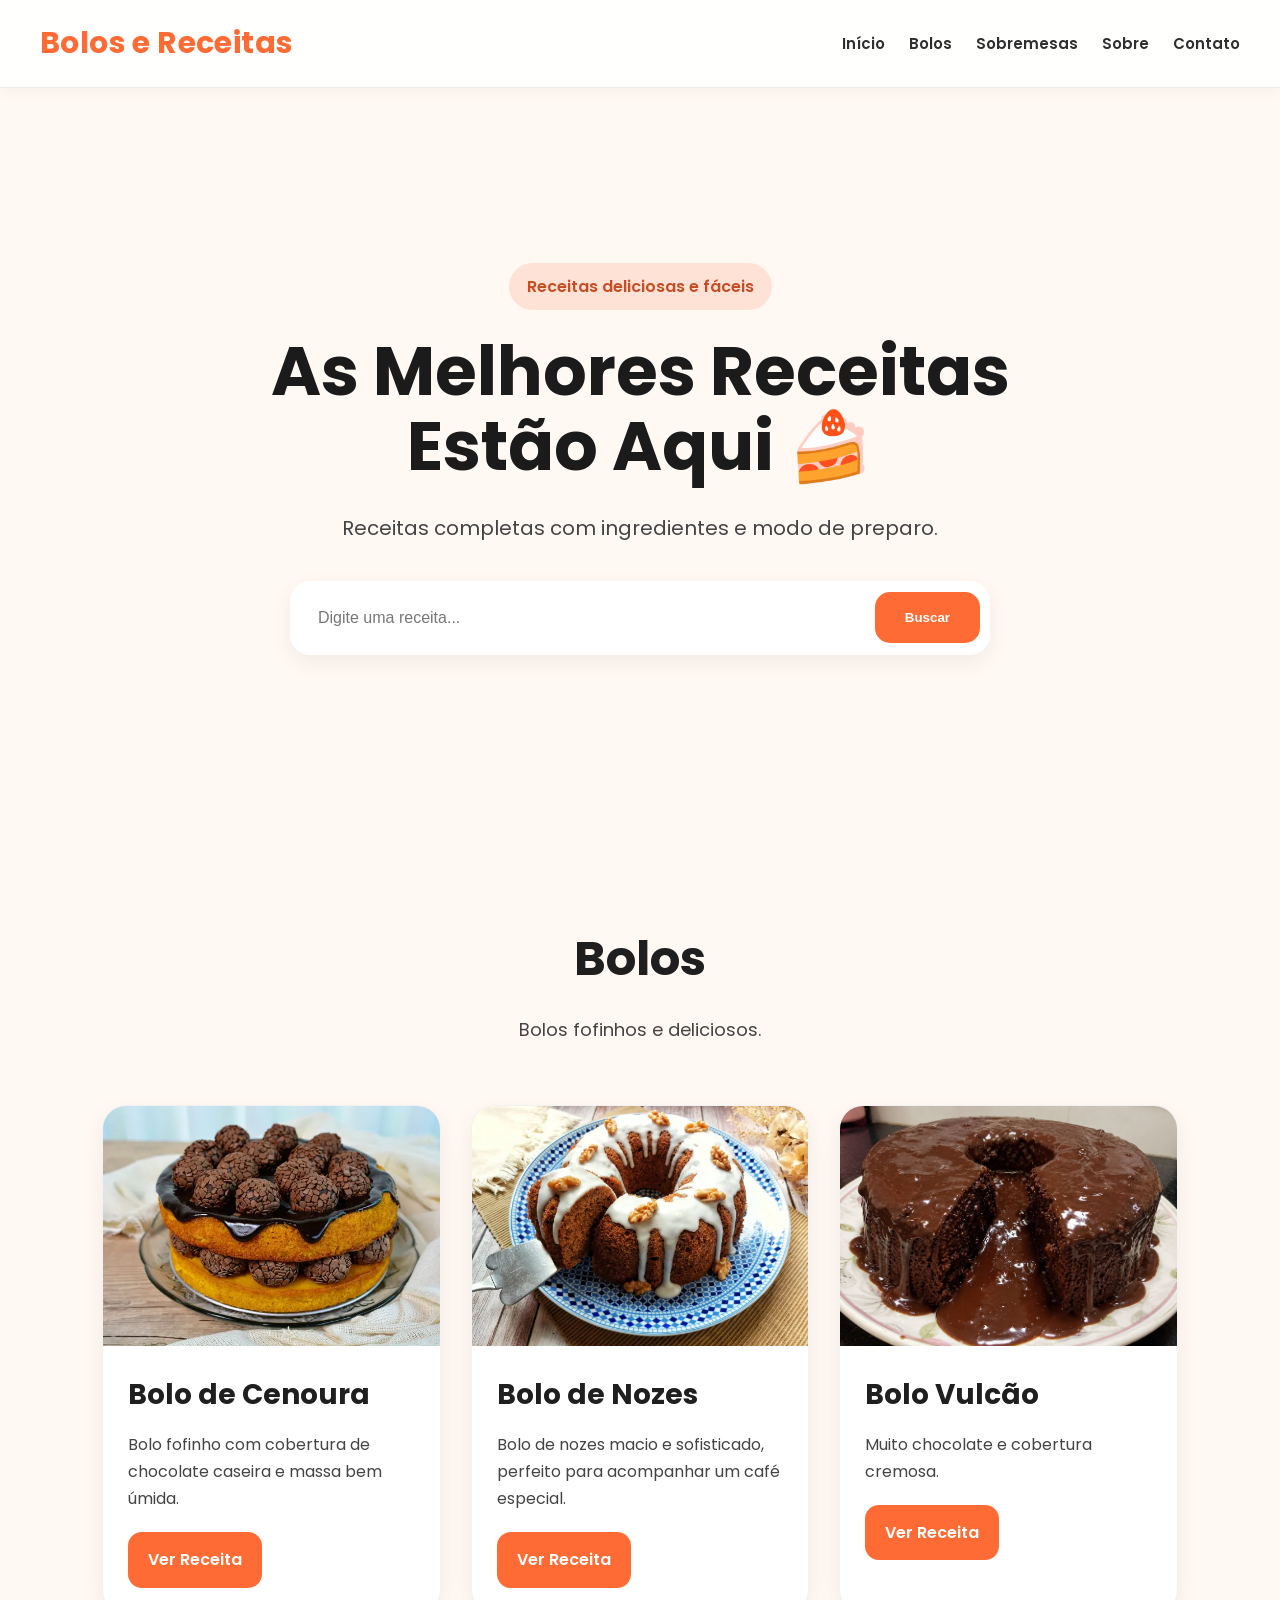
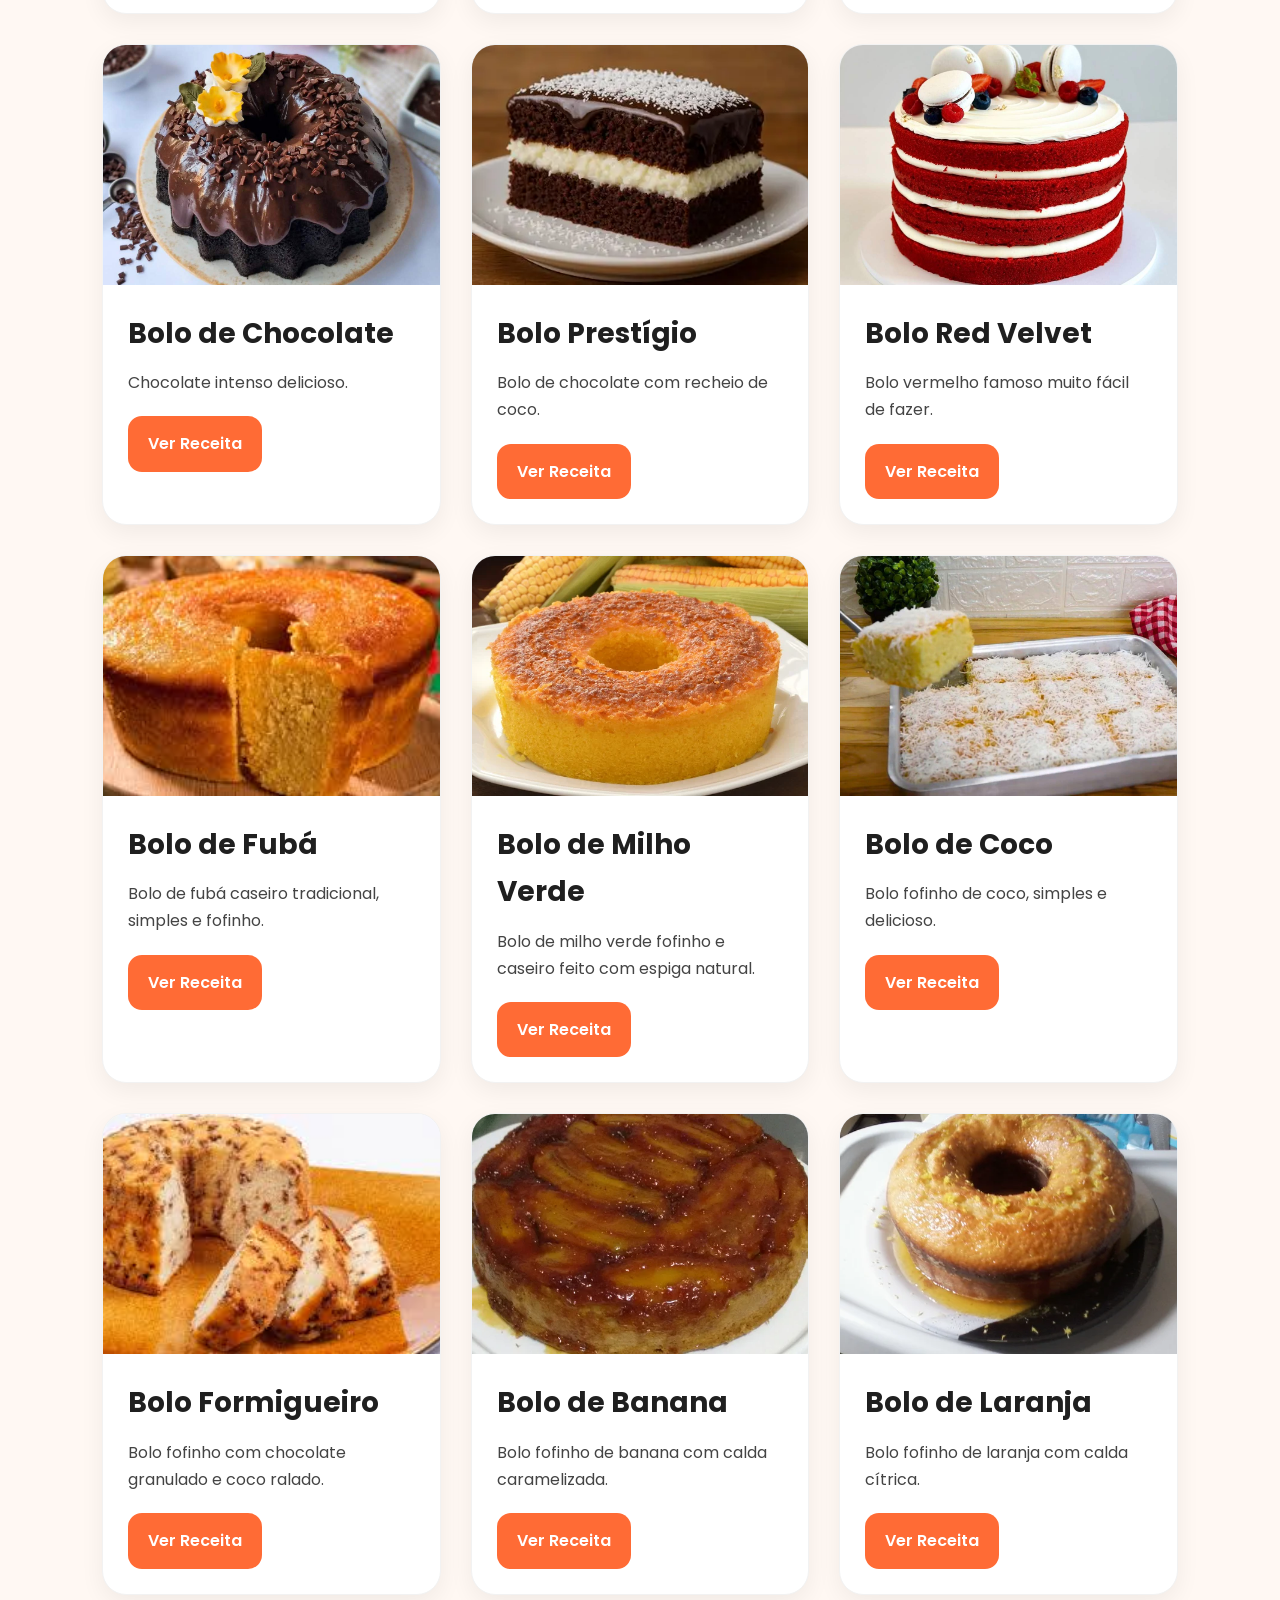
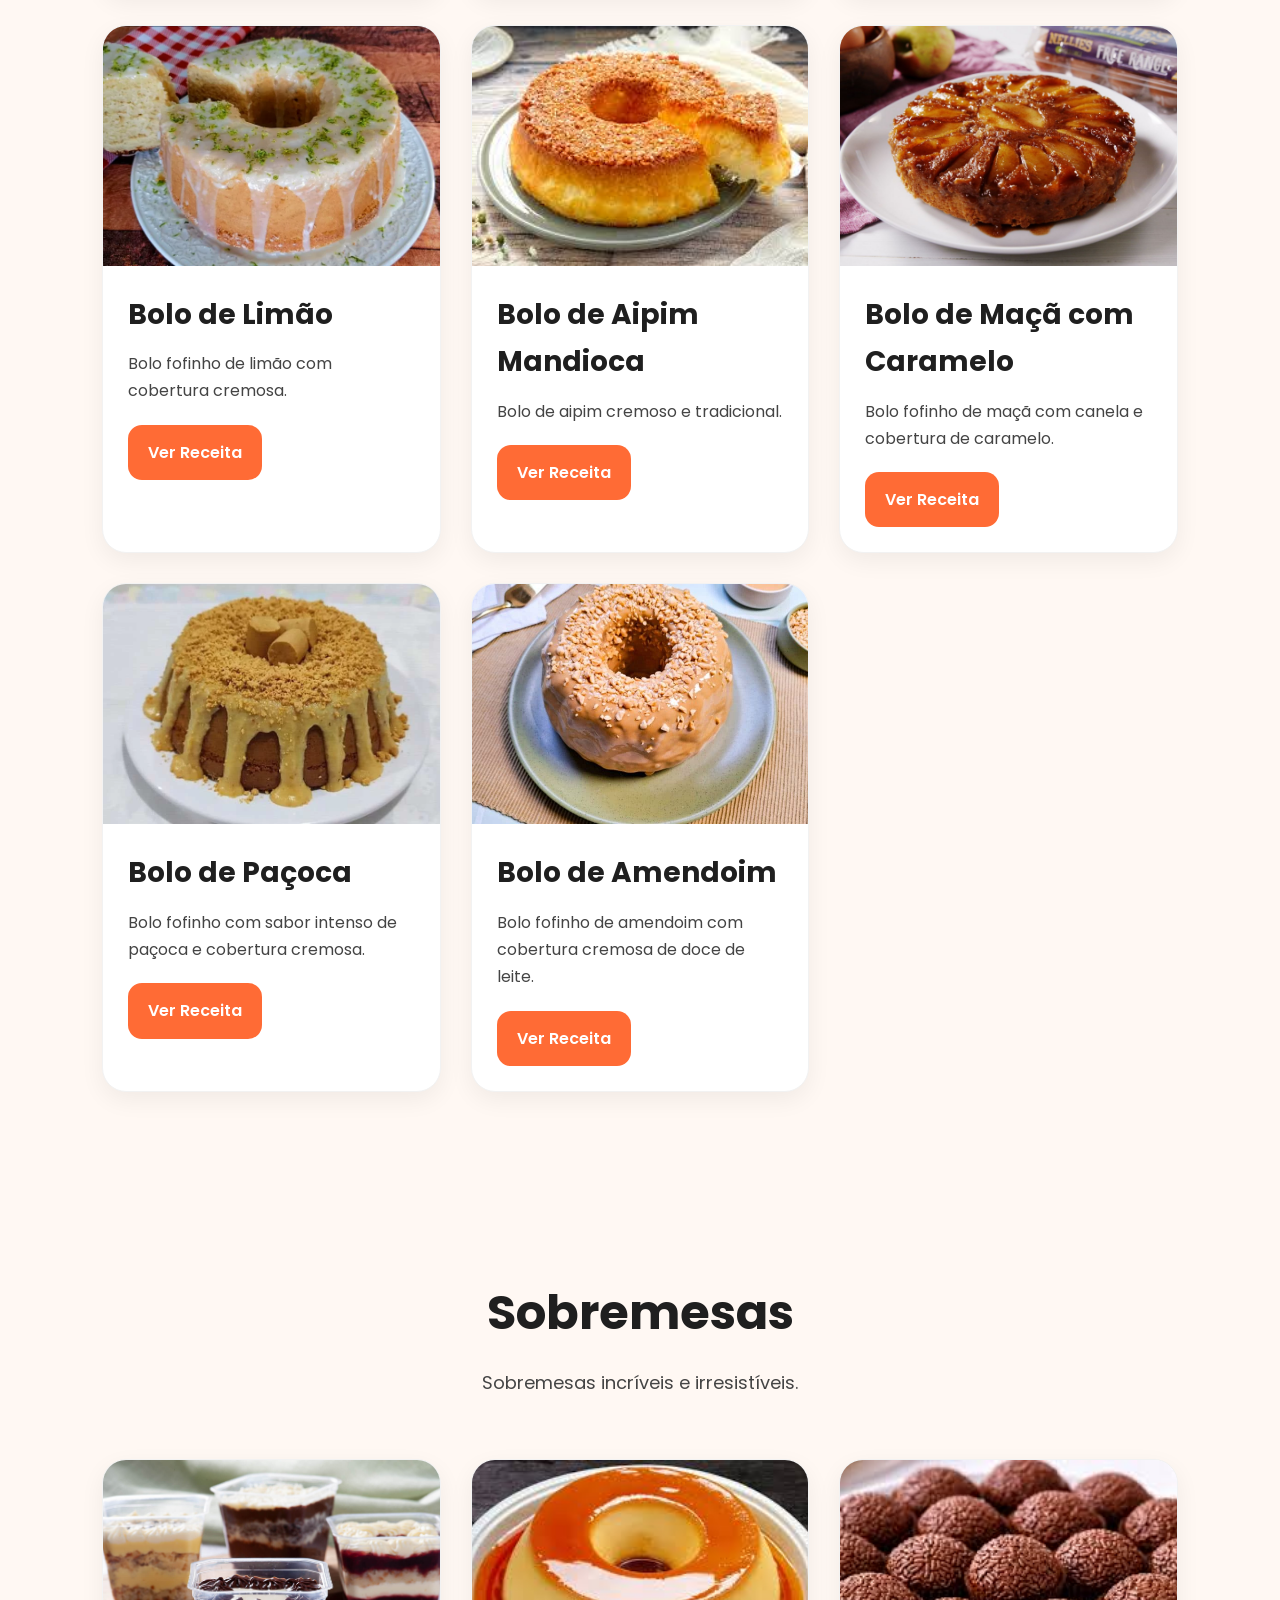
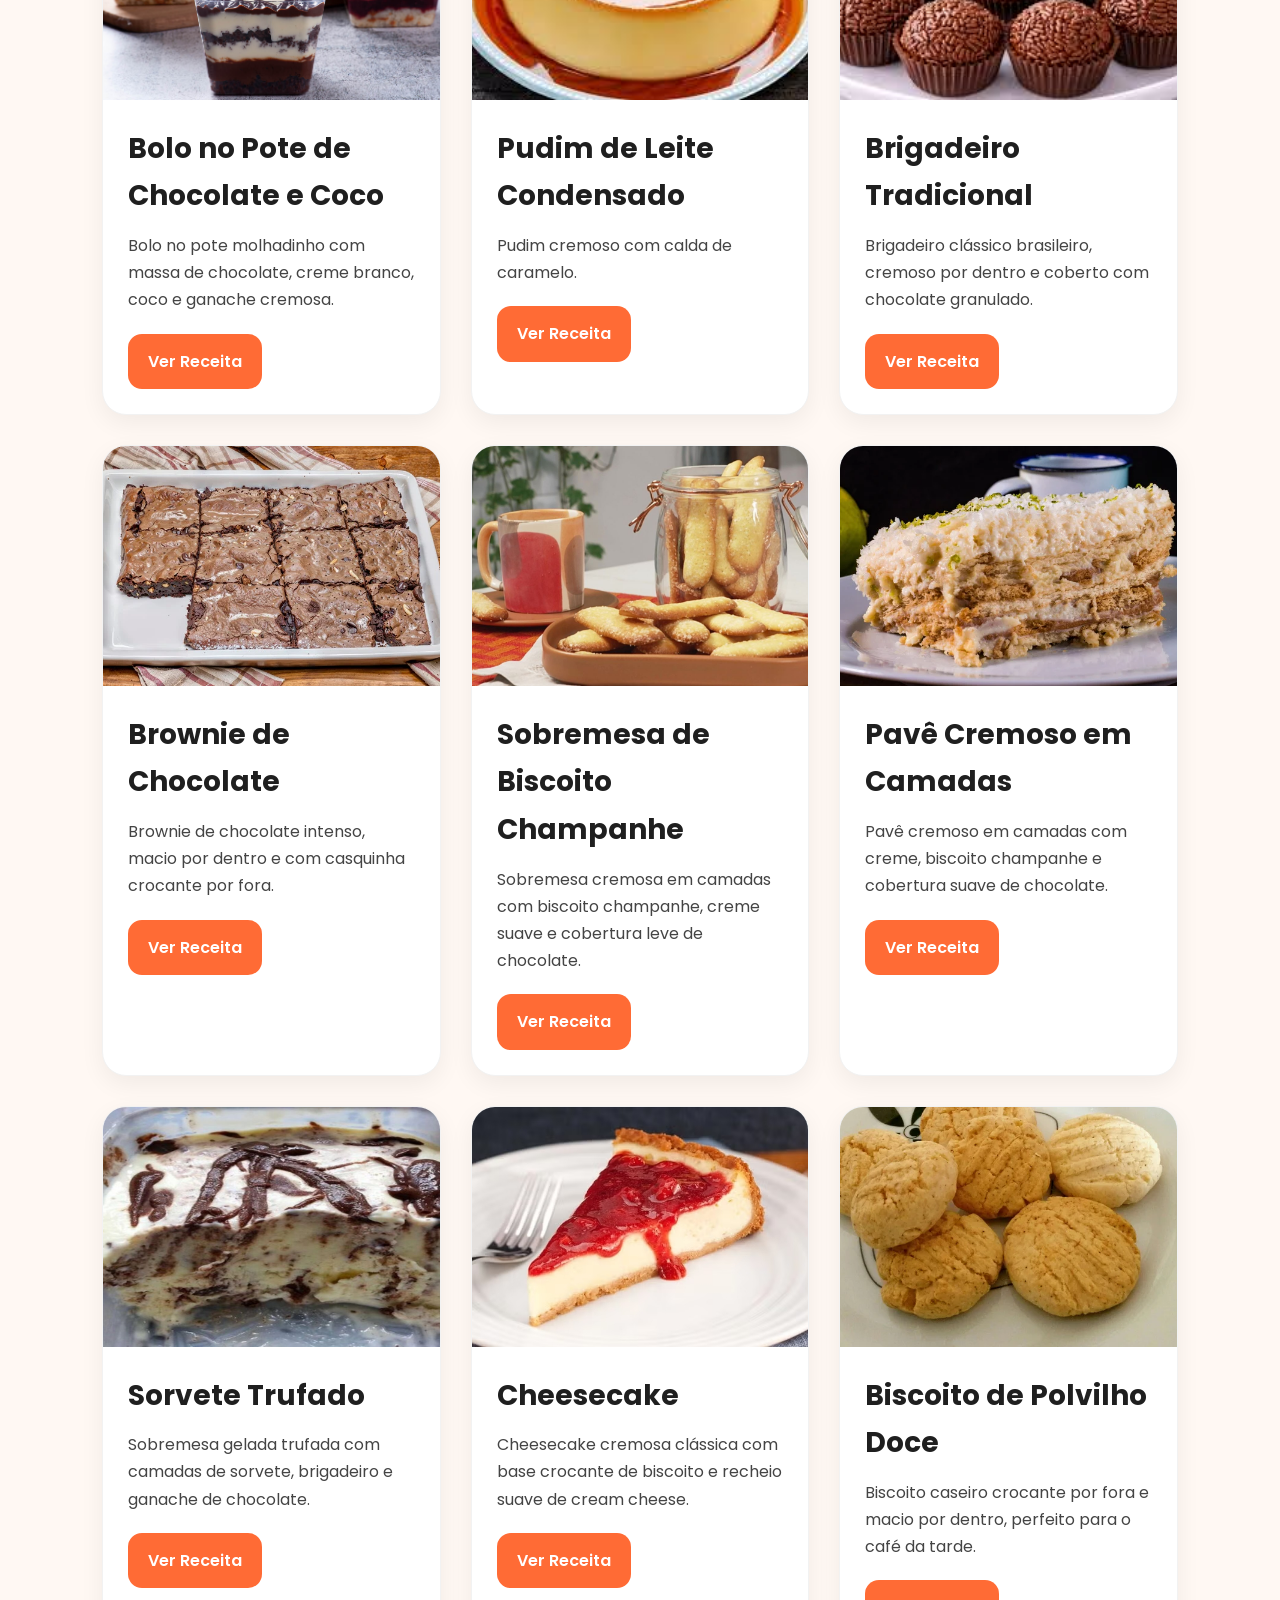
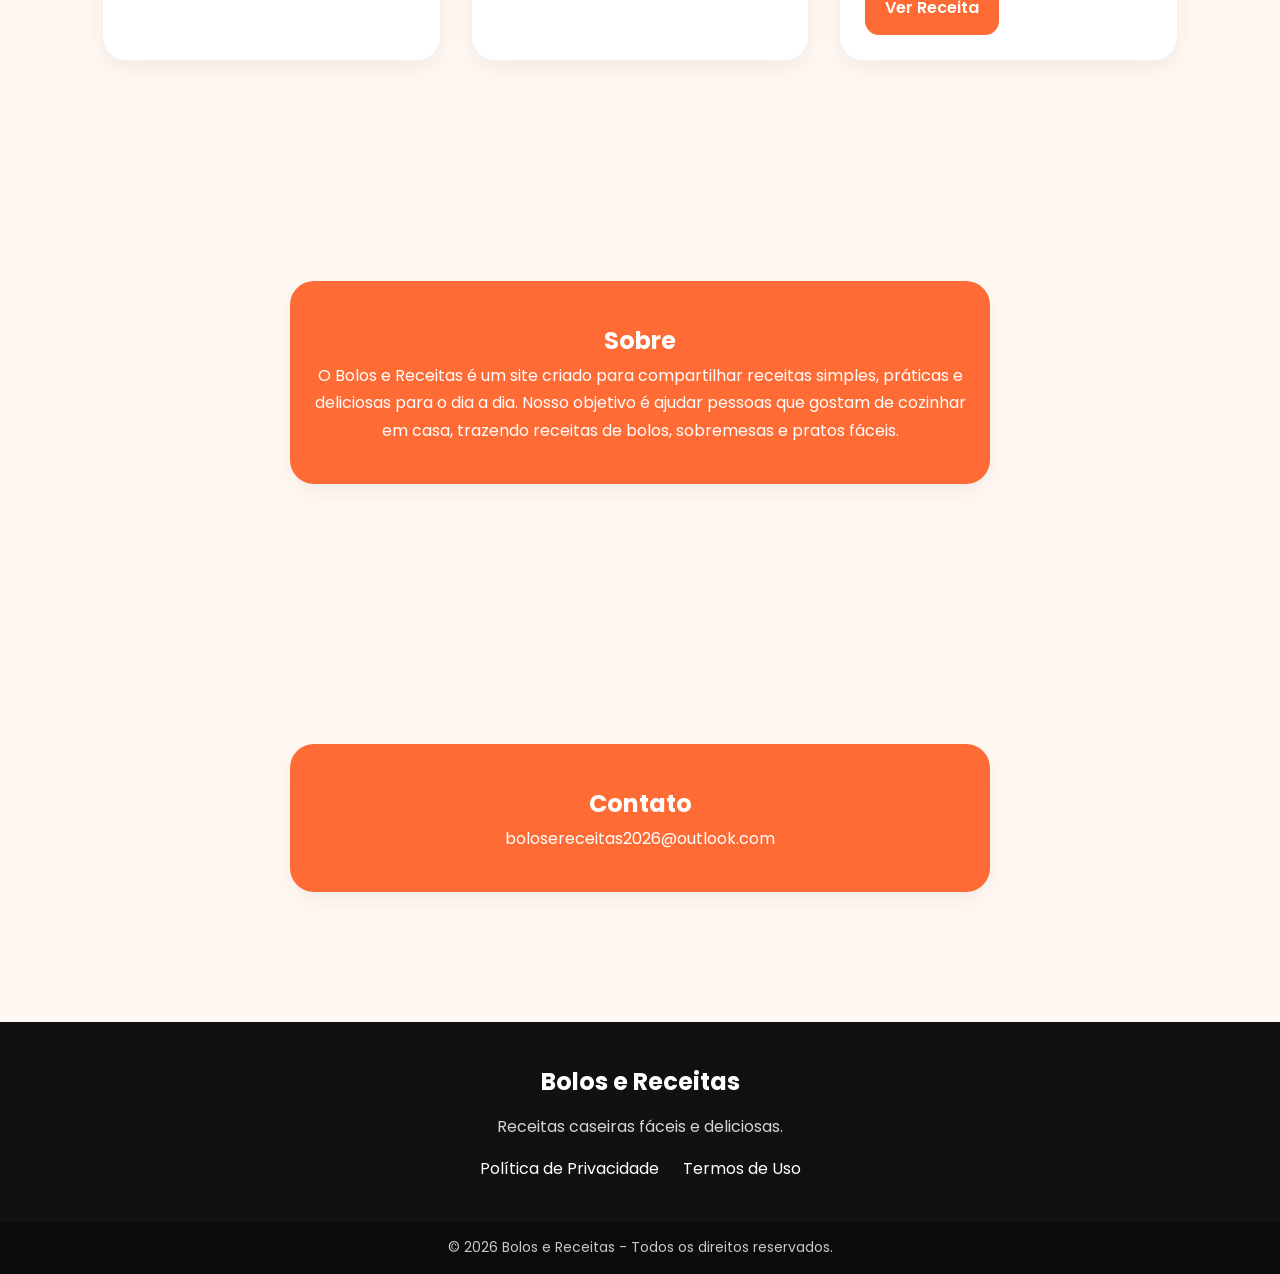
==== commit 1631a8f2: "Update index.html" ====
--- a/index.html
+++ b/index.html
@@ -425,7 +425,7 @@
           </p>
 
           <a
-          href="receita.html?id=${item.id}"
+          href="receita.html?id=${item.slug}"
           class="btn-receita"
           onclick="salvarScroll()">
 
--- a/style.css
+++ b/style.css
@@ -1,296 +1,810 @@
-/* =========================
-   RESET PROFISSIONAL
-========================= */
-
-* {
-  margin: 0;
-  padding: 0;
-  box-sizing: border-box;
-  font-family: "Poppins", sans-serif;
-}
-
-body {
-  background: #faf7f4;
-  color: #222;
-  padding-top: 80px; /* CORRIGE HEADER FIXO */
-}
-
-/* =========================
-   HEADER LIMPO MODERNO
-========================= */
-
-header {
-  position: fixed;
-  top: 0;
-  width: 100%;
-  height: 70px;
-  background: #fff;
-  display: flex;
-  align-items: center;
-  justify-content: space-between;
-  padding: 0 25px;
-  box-shadow: 0 2px 12px rgba(0,0,0,0.08);
-  z-index: 1000;
-  transition: 0.3s;
-}
-
-header.hide {
-  transform: translateY(-100%);
-}
-
-.logo {
-  font-size: 18px;
-  font-weight: 700;
-  color: #ff6b35;
-}
-
-nav {
-  display: flex;
-  gap: 18px;
-}
-
-nav a {
-  text-decoration: none;
-  color: #333;
-  font-weight: 500;
-  transition: 0.2s;
-}
-
-nav a:hover {
-  color: #ff6b35;
-}
-
-/* =========================
-   HERO PROFISSIONAL
-========================= */
-
-.hero {
-  background: linear-gradient(135deg, #fff, #ffe9dd);
-  padding: 80px 20px;
-  text-align: center;
-}
-
-.hero-text {
-  max-width: 750px;
-  margin: auto;
-}
-
-.tag {
-  display: inline-block;
-  background: #ff6b35;
-  color: #fff;
-  padding: 6px 14px;
-  border-radius: 30px;
-  font-size: 12px;
-  margin-bottom: 15px;
-}
-
-.hero h1 {
-  font-size: 40px;
-  margin-bottom: 10px;
-}
-
-.hero p {
-  color: #555;
-  margin-bottom: 20px;
-}
-
-/* =========================
-   BUSCA MELHORADA
-========================= */
-
-.search-box {
-  display: flex;
-  gap: 10px;
-  justify-content: center;
-  margin-top: 15px;
-}
-
-.search-box input {
-  width: 60%;
-  padding: 12px;
-  border-radius: 10px;
-  border: 1px solid #ddd;
-  outline: none;
-}
-
-.search-box button {
-  background: #ff6b35;
-  border: none;
-  padding: 12px 18px;
-  color: #fff;
-  border-radius: 10px;
-  cursor: pointer;
-}
-
-/* =========================
-   SEÇÕES
-========================= */
-
-.section {
-  max-width: 1200px;
-  margin: auto;
-  padding: 70px 20px;
-}
-
-.title {
-  text-align: center;
-  margin-bottom: 35px;
-}
-
-.title h2 {
-  font-size: 30px;
-}
-
-.title p {
-  color: #666;
-}
-
-/* =========================
-   GRID PROFISSIONAL
-========================= */
-
-.recipes {
-  display: grid;
-  grid-template-columns: repeat(auto-fit, minmax(260px, 1fr));
-  gap: 22px;
-}
-
-/* =========================
-   CARD TOP (AGORA FICOU BONITO)
-========================= */
-
-.recipe-card {
-  background: #fff;
-  border-radius: 16px;
-  overflow: hidden;
-  box-shadow: 0 6px 20px rgba(0,0,0,0.08);
-  transition: 0.3s;
-}
-
-.recipe-card:hover {
-  transform: translateY(-6px);
-}
-
-.recipe-card img {
-  width: 100%;
-  height: 190px;
-  object-fit: cover;
-}
-
-.recipe-info {
-  padding: 15px;
-}
-
-.recipe-info h3 {
-  font-size: 18px;
-  margin-bottom: 6px;
-}
-
-.recipe-info p {
-  font-size: 14px;
-  color: #666;
-  margin-bottom: 12px;
-}
-
-.btn-receita {
-  display: inline-block;
-  background: #ff6b35;
-  color: #fff;
-  padding: 10px 14px;
-  border-radius: 10px;
-  text-decoration: none;
-  font-size: 14px;
-}
-
-/* =========================
-   SOBRE / CONTATO
-========================= */
-
-.newsletter {
-  background: #fff;
-  padding: 35px;
-  border-radius: 16px;
-  box-shadow: 0 6px 20px rgba(0,0,0,0.06);
-  text-align: center;
+*{
+  margin:0;
+  padding:0;
+  box-sizing:border-box;
+}
+
+:root{
+
+  --primary:#ff6b35;
+  --primary-hover:#e85a2a;
+
+  /* contraste melhor */
+  --text:#1f1f1f;
+  --text-light:#444;
+
+  --bg:#fff8f3;
+  --white:#ffffff;
+
+  --border:#ececec;
+
+  --shadow:
+  0 8px 24px rgba(0,0,0,0.06);
+
+  --radius:24px;
+
+}
+
+/* =========================
+   BASE
+========================= */
+
+html{
+  scroll-behavior:smooth;
+}
+
+body{
+
+  font-family:'Poppins',sans-serif;
+
+  background:var(--bg);
+
+  color:var(--text);
+
+  overflow-x:hidden;
+
+  padding-top:90px;
+
+  line-height:1.7;
+
+  text-rendering:optimizeLegibility;
+
+  -webkit-font-smoothing:antialiased;
+
+}
+
+/* melhora SEO/acessibilidade */
+
+img{
+  max-width:100%;
+  height:auto;
+}
+
+a{
+  color:inherit;
+}
+
+/* foco acessível */
+
+a:focus,
+button:focus,
+input:focus{
+
+  outline:3px solid rgba(255,107,53,.25);
+
+  outline-offset:3px;
+
+}
+
+/* =========================
+   HEADER
+========================= */
+
+header{
+
+  width:100%;
+
+  padding:18px 40px;
+
+  position:fixed;
+
+  top:0;
+  left:0;
+
+  z-index:1000;
+
+  display:flex;
+
+  justify-content:space-between;
+
+  align-items:center;
+
+  background:rgba(255,255,255,0.92);
+
+  /* blur leve = mais performance */
+  backdrop-filter:blur(6px);
+
+  -webkit-backdrop-filter:blur(6px);
+
+  border-bottom:1px solid var(--border);
+
+  box-shadow:
+  0 4px 14px rgba(0,0,0,0.04);
+
+  transition:
+  transform .35s ease,
+  opacity .35s ease;
+
+}
+
+header.hide{
+
+  transform:translateY(-120%);
+
+  opacity:0;
+
+  pointer-events:none;
+
+}
+
+/* =========================
+   LOGO
+========================= */
+
+.logo{
+
+  font-size:30px;
+
+  font-weight:700;
+
+  color:var(--primary);
+
+  letter-spacing:.4px;
+
+}
+
+/* =========================
+   NAV
+========================= */
+
+nav{
+
+  display:flex;
+
+  gap:24px;
+
+  flex-wrap:wrap;
+
+}
+
+nav a{
+
+  text-decoration:none;
+
+  font-weight:600;
+
+  font-size:15px;
+
+  color:#2f2f2f;
+
+  position:relative;
+
+  transition:.25s ease;
+
+}
+
+nav a::after{
+
+  content:"";
+
+  position:absolute;
+
+  left:0;
+
+  bottom:-5px;
+
+  width:0%;
+
+  height:2px;
+
+  background:var(--primary);
+
+  transition:.25s ease;
+
+}
+
+nav a:hover{
+  color:var(--primary);
+}
+
+nav a:hover::after{
+  width:100%;
+}
+
+/* =========================
+   HERO
+========================= */
+
+.hero{
+
+  min-height:82vh;
+
+  display:flex;
+
+  justify-content:center;
+
+  align-items:center;
+
+  text-align:center;
+
+  padding:80px 8%;
+
+}
+
+.hero-text{
+  max-width:900px;
+}
+
+.tag{
+
+  display:inline-block;
+
+  background:#ffe2d6;
+
+  color:#c74e24;
+
+  padding:10px 18px;
+
+  border-radius:999px;
+
+  font-weight:600;
+
+  margin-bottom:25px;
+
+}
+
+.hero-text h1{
+
+  font-size:clamp(42px,7vw,68px);
+
+  line-height:1.1;
+
+  margin-bottom:25px;
+
+  color:#1b1b1b;
+
+}
+
+.hero-text p{
+
+  font-size:20px;
+
+  color:var(--text-light);
+
+  line-height:1.8;
+
+  margin-bottom:35px;
+
+}
+
+/* =========================
+   SEARCH
+========================= */
+
+.search-box{
+
+  display:flex;
+
+  align-items:center;
+
+  background:var(--white);
+
+  padding:10px;
+
+  border-radius:20px;
+
+  box-shadow:var(--shadow);
+
+  max-width:700px;
+
+  margin:auto;
+
+}
+
+.search-box input{
+
+  flex:1;
+
+  border:none;
+
+  outline:none;
+
+  padding:18px;
+
+  font-size:16px;
+
+  color:var(--text);
+
+  background:transparent;
+
+}
+
+.search-box input::placeholder{
+  color:#777;
+}
+
+.search-box button{
+
+  border:none;
+
+  background:var(--primary);
+
+  color:var(--white);
+
+  padding:18px 30px;
+
+  border-radius:15px;
+
+  cursor:pointer;
+
+  font-weight:600;
+
+  transition:
+  background .2s ease,
+  transform .2s ease;
+
+}
+
+.search-box button:hover{
+
+  background:var(--primary-hover);
+
+  transform:translateY(-1px);
+
+}
+
+/* =========================
+   SECTION
+========================= */
+
+.section{
+  padding:90px 8%;
+}
+
+.title{
+
+  text-align:center;
+
+  margin-bottom:60px;
+
+}
+
+.title h2{
+
+  font-size:48px;
+
+  margin-bottom:15px;
+
+  color:#1f1f1f;
+
+}
+
+.title p{
+
+  color:var(--text-light);
+
+  font-size:18px;
+
+}
+
+/* =========================
+   GRID
+========================= */
+
+.recipes{
+
+  display:grid;
+
+  grid-template-columns:
+  repeat(auto-fit,minmax(280px,1fr));
+
+  gap:30px;
+
+}
+
+/* =========================
+   CARD
+========================= */
+
+.recipe-card{
+
+  background:var(--white);
+
+  border-radius:var(--radius);
+
+  overflow:hidden;
+
+  box-shadow:var(--shadow);
+
+  border:1px solid #f2f2f2;
+
+  transition:
+  transform .25s ease,
+  box-shadow .25s ease;
+
+}
+
+.recipe-card:hover{
+
+  transform:translateY(-6px);
+
+  box-shadow:
+  0 14px 30px rgba(0,0,0,0.08);
+
+}
+
+.recipe-card img{
+
+  width:100%;
+
+  height:240px;
+
+  object-fit:cover;
+
+  display:block;
+
+}
+
+.recipe-info{
+  padding:25px;
+}
+
+.recipe-info h3{
+
+  font-size:28px;
+
+  margin-bottom:12px;
+
+  color:#1f1f1f;
+
+}
+
+.recipe-info p{
+
+  color:var(--text-light);
+
+  line-height:1.7;
+
+  margin-bottom:20px;
+
+}
+
+/* =========================
+   BUTTON
+========================= */
+
+.btn-receita{
+
+  display:inline-block;
+
+  padding:14px 20px;
+
+  background:var(--primary);
+
+  color:var(--white);
+
+  text-decoration:none;
+
+  border-radius:14px;
+
+  font-weight:600;
+
+  transition:
+  transform .2s ease,
+  opacity .2s ease;
+
+}
+
+.btn-receita:hover{
+
+  opacity:.94;
+
+  transform:translateY(-2px);
+
+}
+
+/* =========================
+   RECIPE PAGE
+========================= */
+
+.recipe-page{
+
+  max-width:900px;
+
+  margin:auto;
+
+  background:var(--white);
+
+  padding:30px;
+
+  border-radius:var(--radius);
+
+  box-shadow:var(--shadow);
+
+}
+
+.recipe-image{
+
+  width:100%;
+
+  max-height:450px;
+
+  object-fit:cover;
+
+  border-radius:20px;
+
+  margin-bottom:20px;
+
+  display:block;
+
+}
+
+.recipe-content{
+
+  margin-top:20px;
+
+  line-height:1.9;
+
+  color:#2f2f2f;
+
+}
+
+.recipe-content ul,
+.recipe-content ol{
+
+  padding-left:24px;
+
+}
+
+.recipe-content h2,
+.recipe-content h3{
+
+  margin-top:24px;
+
+}
+
+/* =========================
+   NEWSLETTER
+========================= */
+
+.newsletter{
+
+  background:var(--primary);
+
+  color:var(--white);
+
+  border-radius:var(--radius);
+
+  padding:40px 24px;
+
+  text-align:center;
+
+  max-width:700px;
+
+  margin:40px auto;
+
+  box-shadow:var(--shadow);
+
+}
+
+.newsletter p{
+  color:#fff;
 }
 
 /* =========================
    FOOTER
 ========================= */
 
-footer {
-  background: #1d1d1d;
-  color: #fff;
-  text-align: center;
-  padding: 40px 20px;
-}
-
-footer a {
-  color: #ff6b35;
-  margin: 0 10px;
-  text-decoration: none;
-}
-
-.copyright {
-  text-align: center;
-  background: #111;
-  color: #aaa;
-  padding: 12px;
-  font-size: 13px;
-}
-
-/* =========================
-   PÁGINA RECEITA
-========================= */
-
-.recipe-page {
-  max-width: 800px;
-  margin: auto;
-  padding: 30px 20px 60px;
-}
-
-.recipe-page img {
-  width: 100%;
-  border-radius: 16px;
-  margin-bottom: 20px;
-}
-
-.recipe-page h1 {
-  font-size: 32px;
-  margin-bottom: 10px;
-}
-
-.recipe-content h2 {
-  color: #ff6b35;
-  margin-top: 20px;
-}
-
-.recipe-content ul,
-.recipe-content ol {
-  margin-left: 20px;
-  margin-top: 10px;
-}
-
-/* =========================
-   MOBILE REAL
-========================= */
-
-@media (max-width: 768px) {
-
-  nav {
-    display: none;
-  }
-
-  .hero h1 {
-    font-size: 26px;
-  }
-
-  .search-box {
-    flex-direction: column;
-  }
-
-  .search-box input {
-    width: 100%;
-  }
-}
+footer{
+
+  background:#111;
+
+  color:#fff;
+
+  text-align:center;
+
+  padding:40px 20px;
+
+}
+
+footer h2{
+  margin-bottom:10px;
+}
+
+footer p{
+
+  margin-bottom:15px;
+
+  color:#d5d5d5;
+
+}
+
+footer a{
+
+  color:#fff;
+
+  text-decoration:none;
+
+  margin:0 10px;
+
+}
+
+footer a:hover{
+  text-decoration:underline;
+}
+
+/* =========================
+   COPYRIGHT
+========================= */
+
+.copyright{
+
+  background:#0b0b0b;
+
+  color:#c7c7c7;
+
+  text-align:center;
+
+  padding:14px;
+
+  font-size:14px;
+
+}
+
+/* =========================
+   MODAL
+========================= */
+
+.recipe-modal{
+
+  display:none;
+
+  position:fixed;
+
+  inset:0;
+
+  width:100%;
+  height:100%;
+
+  background:rgba(0,0,0,0.7);
+
+  z-index:9999;
+
+  justify-content:center;
+  align-items:center;
+
+  padding:20px;
+
+}
+
+.modal-content{
+
+  background:var(--white);
+
+  width:100%;
+
+  max-width:750px;
+
+  border-radius:var(--radius);
+
+  padding:40px;
+
+  position:relative;
+
+  max-height:90vh;
+
+  overflow-y:auto;
+
+}
+
+.close{
+
+  position:absolute;
+
+  top:20px;
+  right:25px;
+
+  font-size:35px;
+
+  cursor:pointer;
+
+}
+
+/* =========================
+   SCROLLBAR
+========================= */
+
+::-webkit-scrollbar{
+  width:8px;
+}
+
+::-webkit-scrollbar-track{
+  background:#f1f1f1;
+}
+
+::-webkit-scrollbar-thumb{
+
+  background:var(--primary);
+
+  border-radius:10px;
+
+}
+
+::-webkit-scrollbar-thumb:hover{
+  background:var(--primary-hover);
+}
+
+/* =========================
+   RESPONSIVO
+========================= */
+
+@media(max-width:900px){
+
+  body{
+    padding-top:115px;
+  }
+
+  header{
+
+    flex-direction:column;
+
+    gap:15px;
+
+    padding:18px 20px;
+
+  }
+
+  nav{
+
+    justify-content:center;
+
+    gap:18px;
+
+  }
+
+  .hero{
+
+    min-height:auto;
+
+    padding:60px 6%;
+
+  }
+
+  .hero-text h1{
+    font-size:42px;
+  }
+
+  .hero-text p{
+    font-size:18px;
+  }
+
+  .search-box{
+
+    flex-direction:column;
+
+    gap:10px;
+
+  }
+
+  .search-box button{
+    width:100%;
+  }
+
+  .title h2{
+    font-size:36px;
+  }
+
+  .recipe-info h3{
+    font-size:24px;
+  }
+
+  .modal-content{
+    padding:25px;
+  }
+
+  .recipe-page{
+    padding:20px;
+  }
+
+}
+
+/* reduz animações para acessibilidade */
+
+@media(prefers-reduced-motion:reduce){
+
+  *{
+    scroll-behavior:auto !important;
+    transition:none !important;
+  }
+
+}
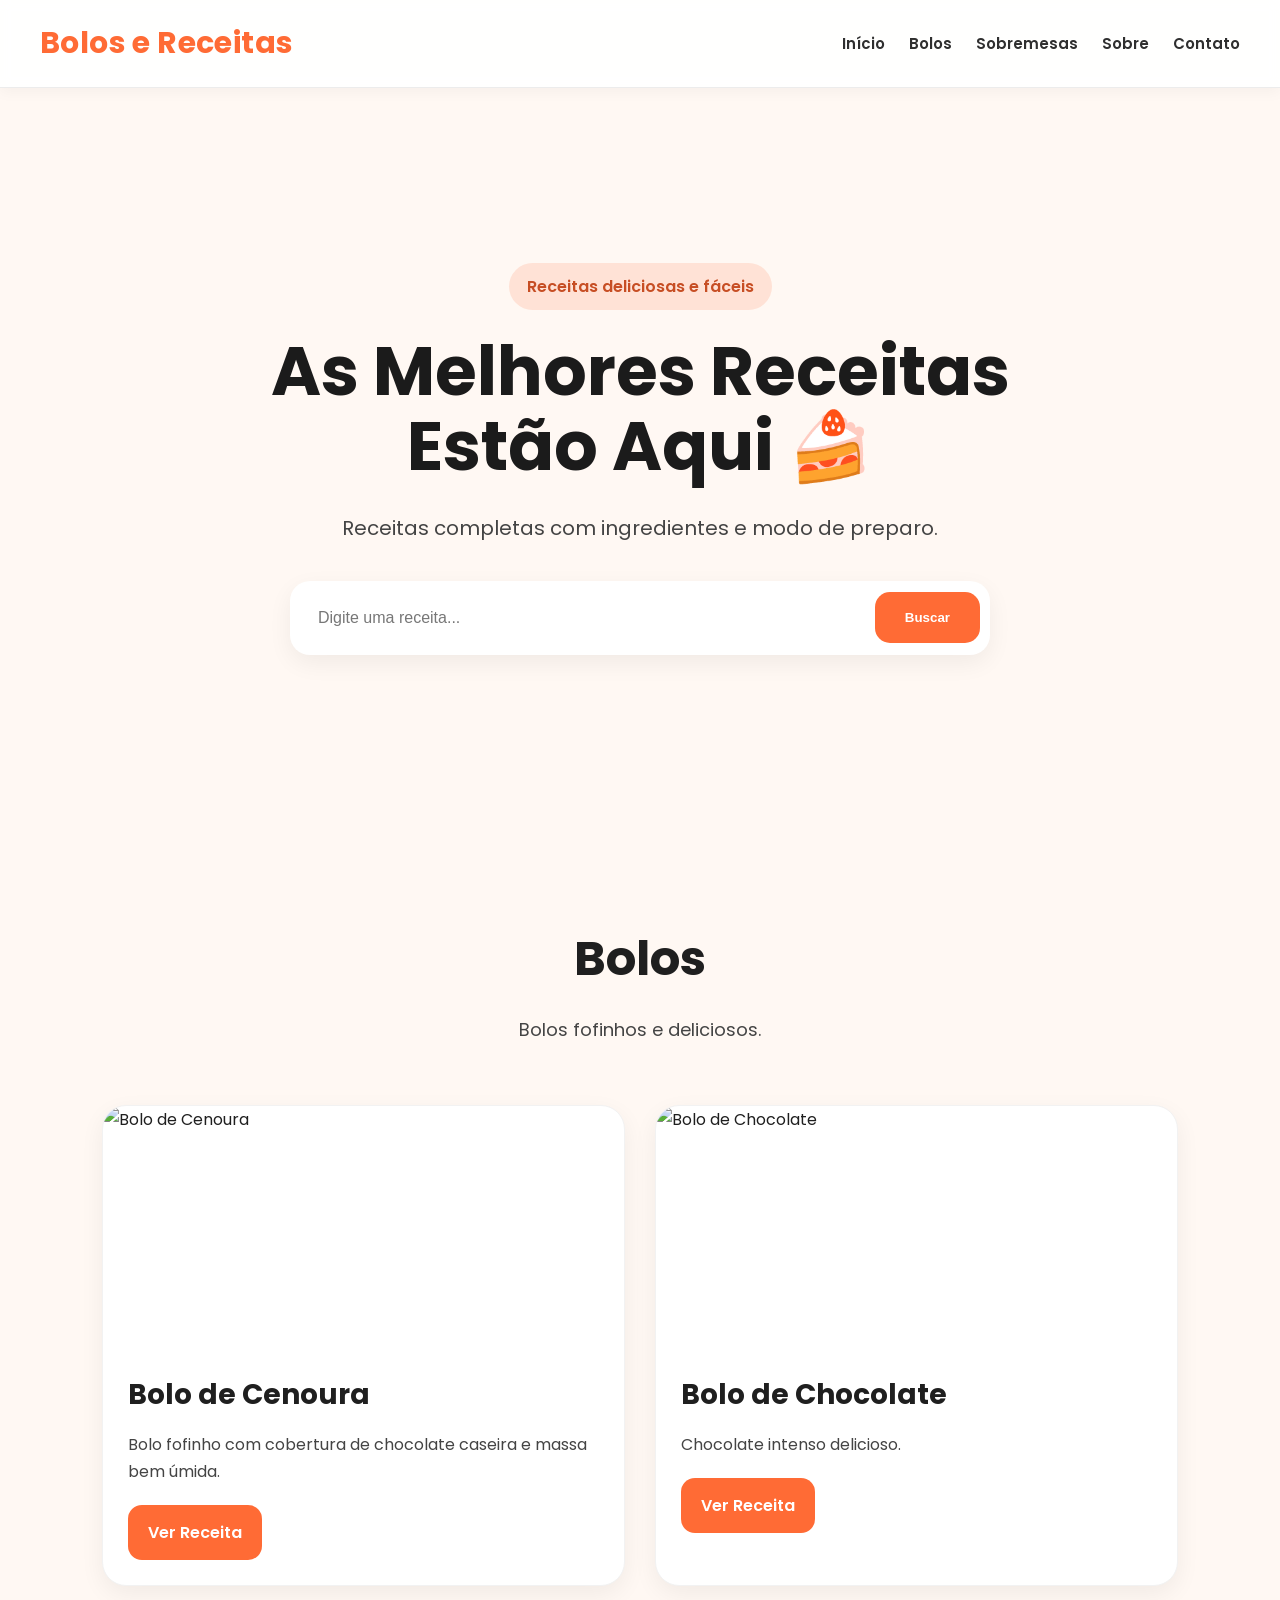
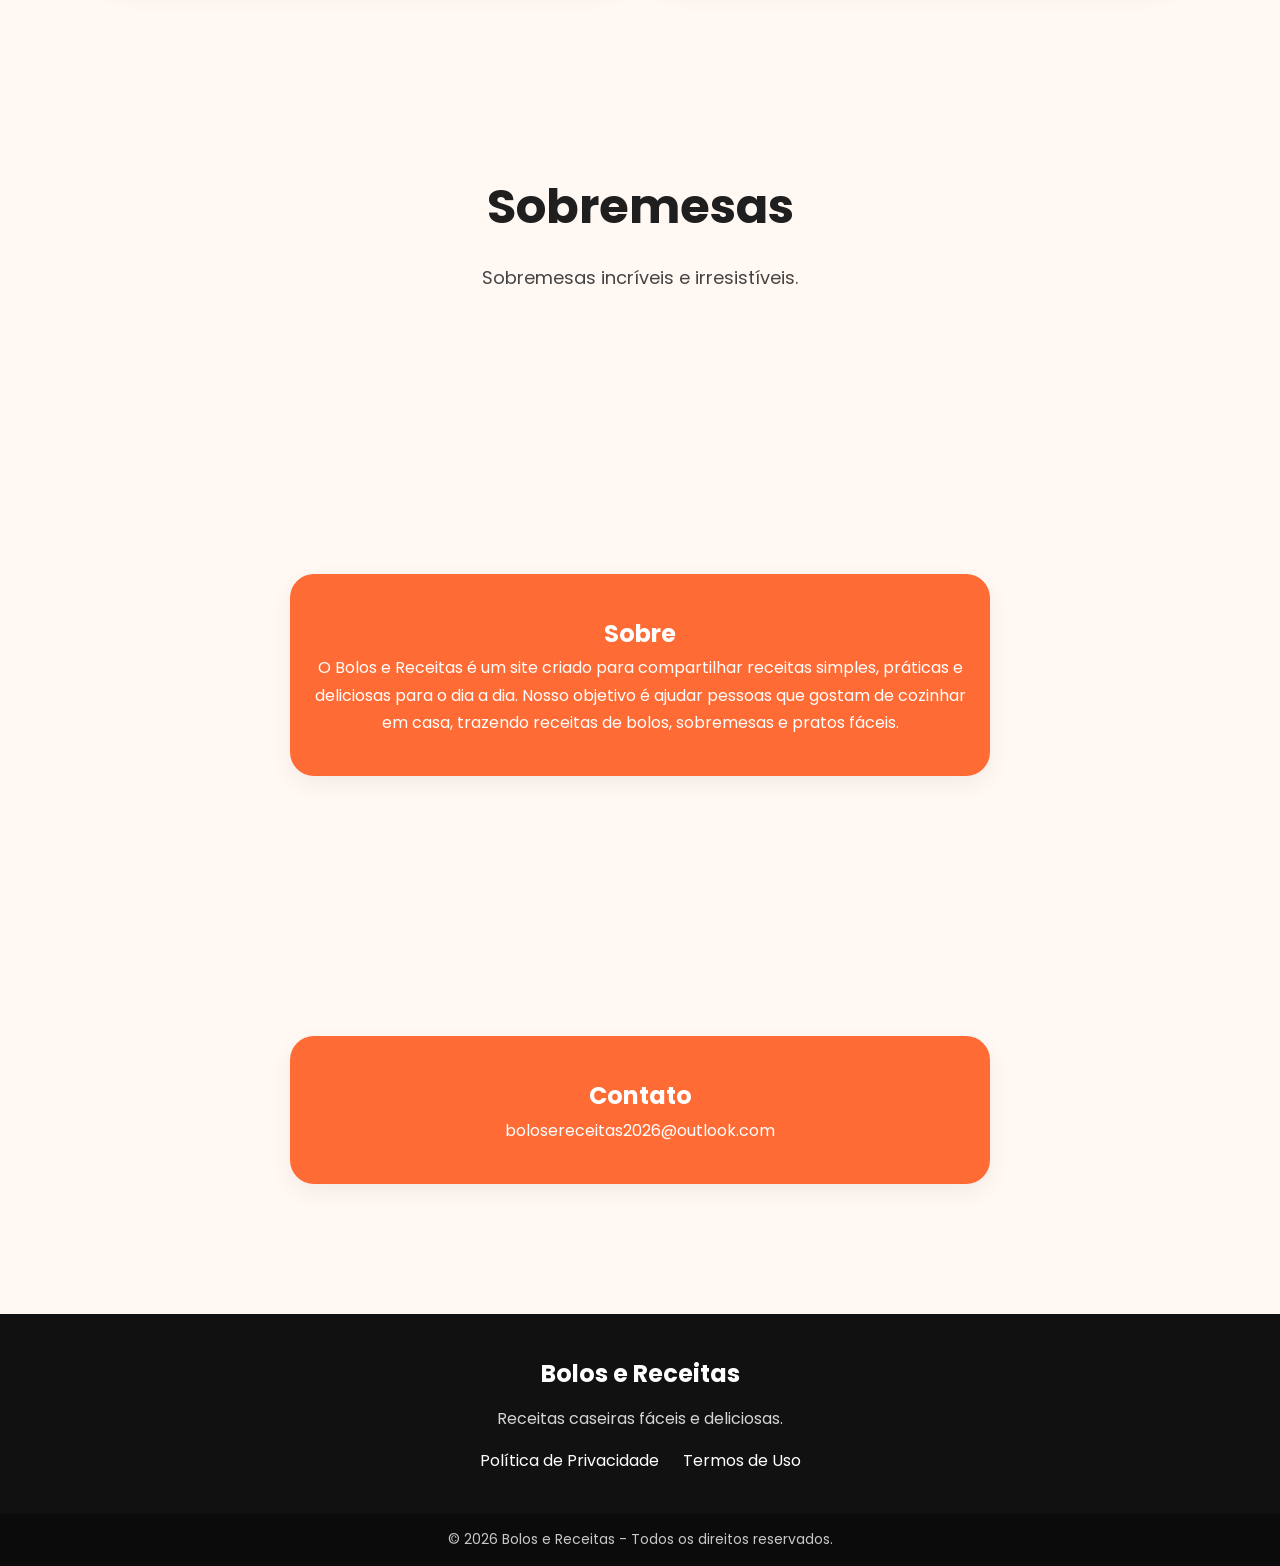
==== commit 42d8a010: "Update index.html" ====
--- a/index.html
+++ b/index.html
@@ -425,7 +425,7 @@
           </p>
 
           <a
-          href="receita.html?id=${item.slug}"
+          href="receita.html?id=${item.id}"
           class="btn-receita"
           onclick="salvarScroll()">
 
